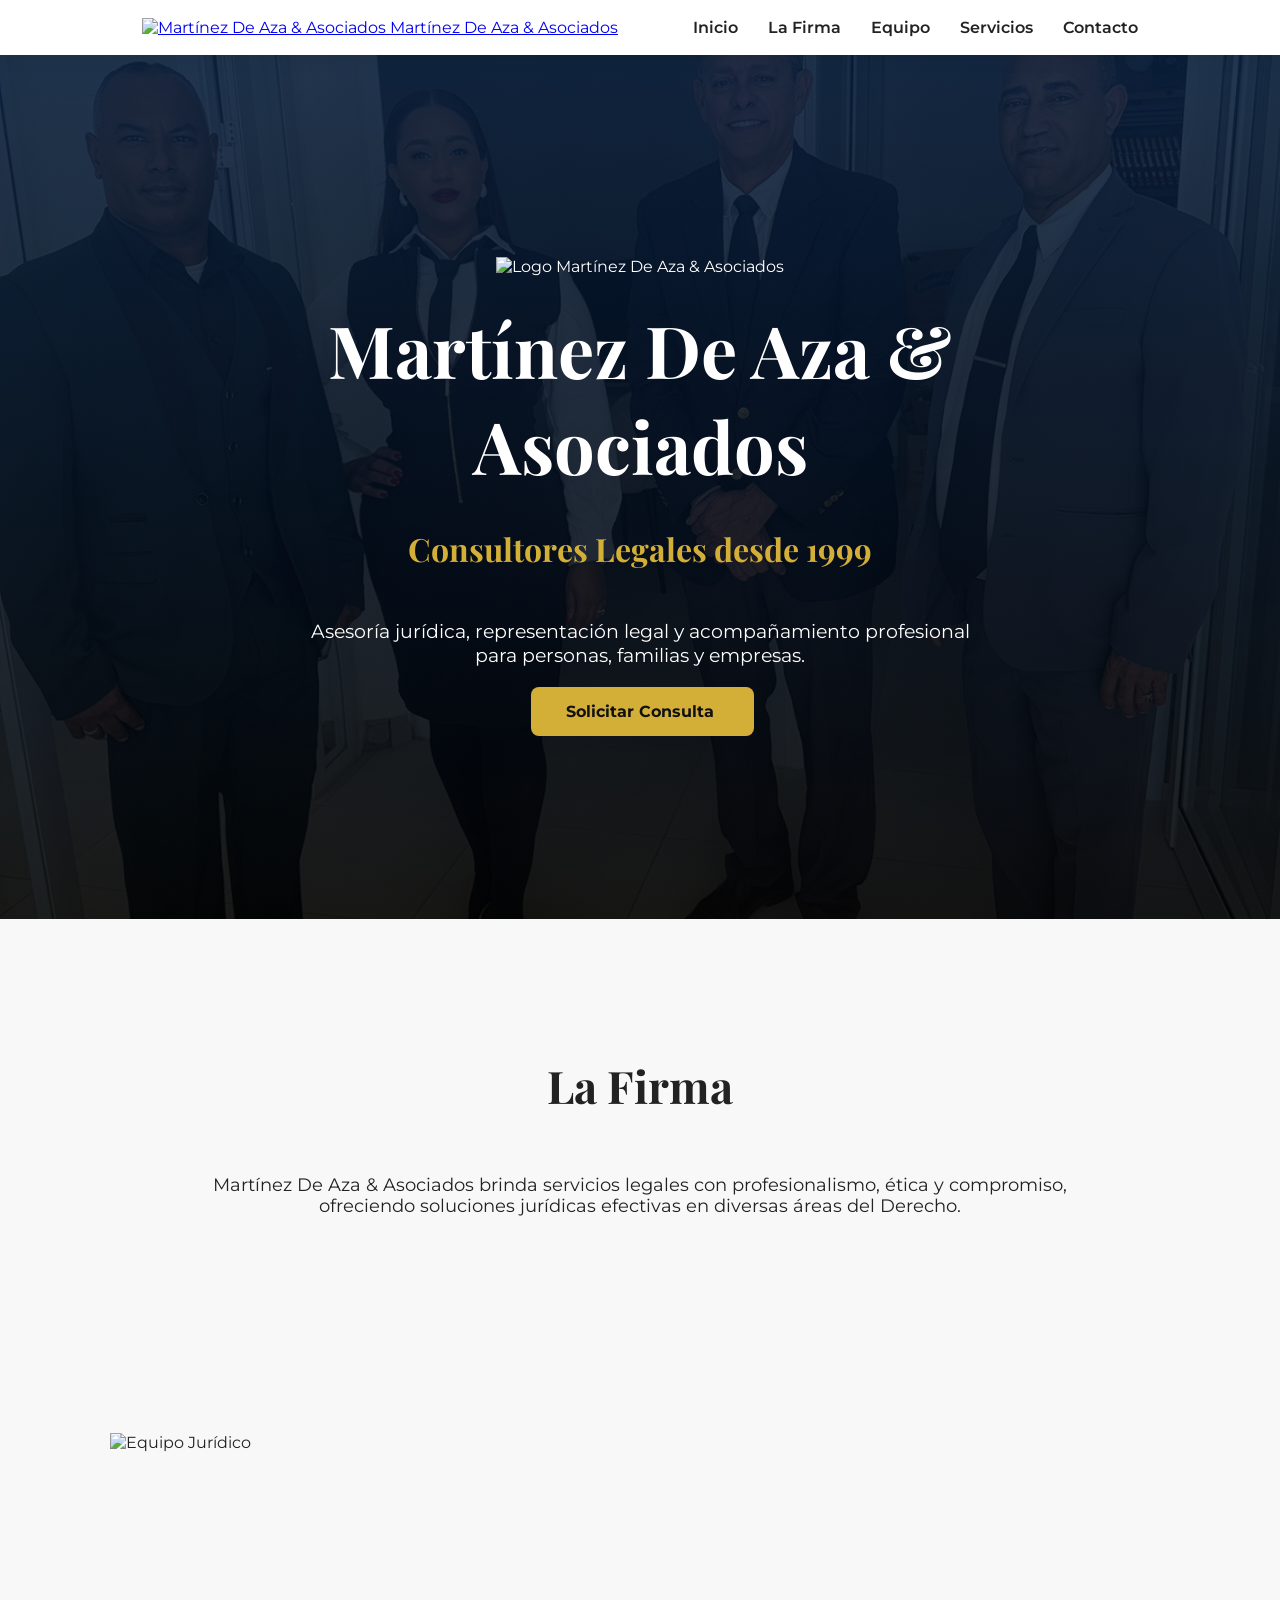
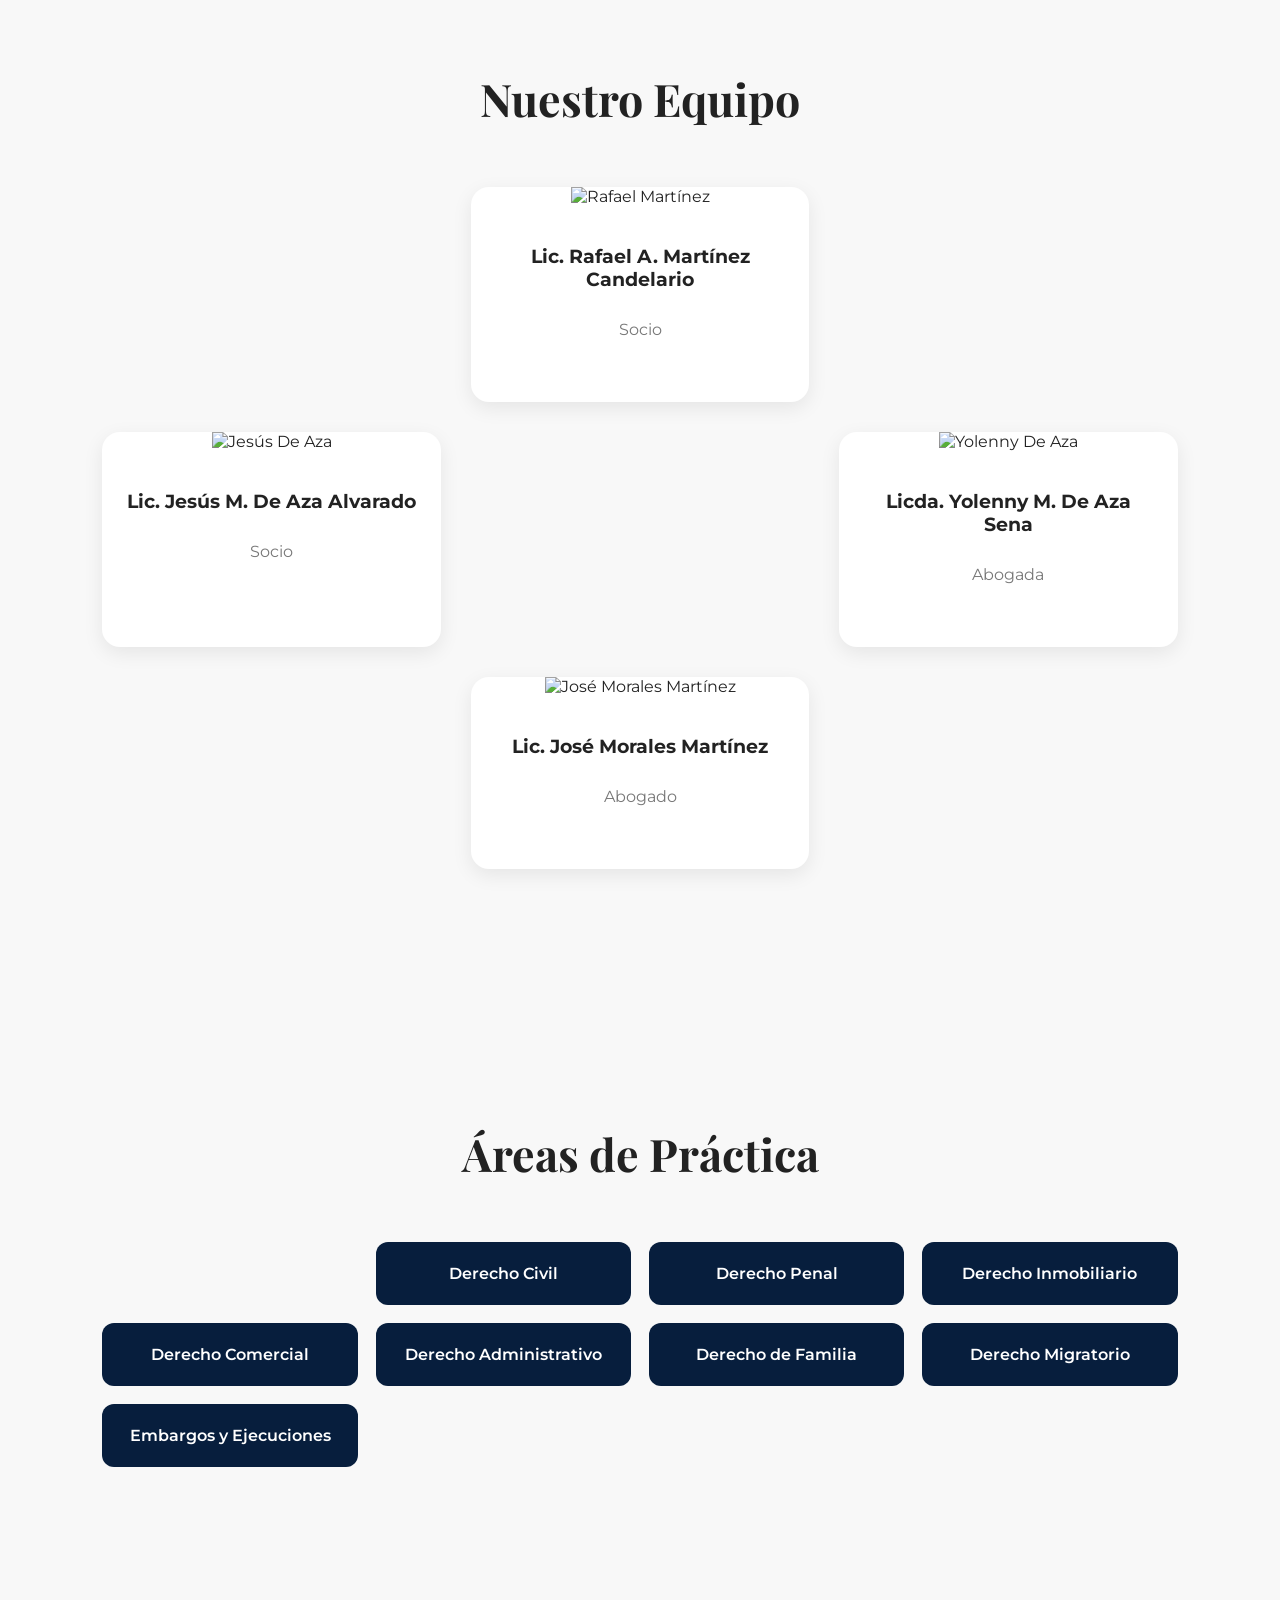
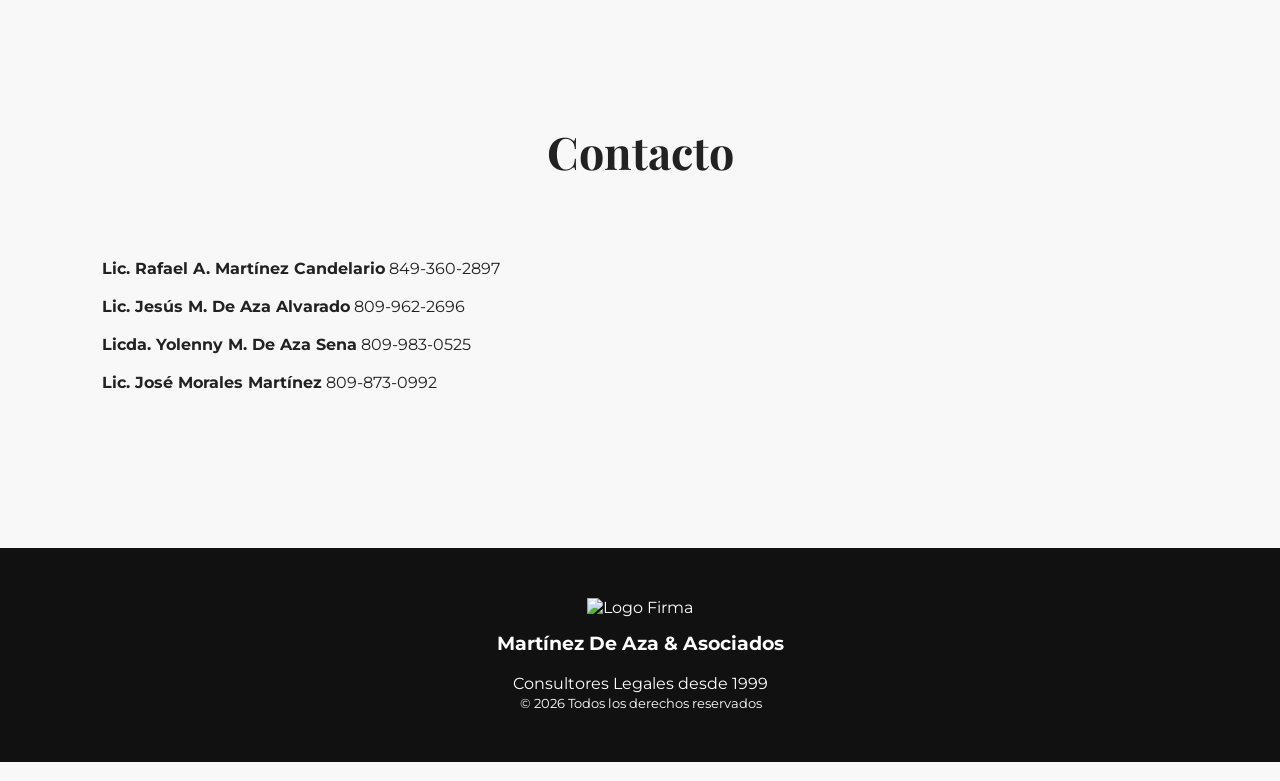
==== index.html @ bdaaa733 "Update index.html" ====
<!DOCTYPE html>
<html lang="es">
 
<head>
<meta charset="UTF-8">
<meta name="viewport" content="width=device-width, initial-scale=1.0">
 
<title>Martínez De Aza & Asociados | Consultores Legales</title>
 
<link rel="stylesheet" href="styles.css">
 
<link rel="preconnect" href="https://fonts.googleapis.com">
<link rel="preconnect" href="https://fonts.gstatic.com" crossorigin>
 
<link href="https://fonts.googleapis.com/css2?family=Playfair+Display:wght@600;700&family=Montserrat:wght@300;400;500;600;700&display=swap" rel="stylesheet">
</head>
 
<body>
 
<header class="header">
 
<a href="#inicio" class="brand">
<img src="IMG/logo.png" alt="Martínez De Aza & Asociados">
<span>Martínez De Aza & Asociados</span>
</a>
 
<nav class="menu">
<a href="#inicio">Inicio</a>
<a href="#firma">La Firma</a>
<a href="#equipo">Equipo</a>
<a href="#areas">Servicios</a>
<a href="#contacto">Contacto</a>
</nav>
 
</header>
 
<section class="hero" id="inicio">
 
<div class="hero-content">
 
<img src="IMG/logo.png"
alt="Logo Martínez De Aza & Asociados"
class="hero-logo">
 
<h1>Martínez De Aza & Asociados</h1>
 
<h2>Consultores Legales desde 1999</h2>
 
<p>
Asesoría jurídica, representación legal y
acompañamiento profesional para personas,
familias y empresas.
</p>
 
<a href="#contacto" class="btn">
Solicitar Consulta
</a>
 
</div>
 
</section>
 
<section class="firma" id="firma">
 
<div class="container">
 
<h2>La Firma</h2>
 
<p>
Martínez De Aza & Asociados brinda servicios
legales con profesionalismo, ética y compromiso,
ofreciendo soluciones jurídicas efectivas
en diversas áreas del Derecho.
</p>
 
</div>
 
</section>
 
<section class="equipo-portada">
 
<img src="IMG/equipo.jpg"
alt="Equipo Jurídico">
 
</section>
 
<section class="equipo" id="equipo">
 
<div class="container">
 
<h2>Nuestro Equipo</h2>
 
<div class="team-grid">
 
<article class="card">
 
<img src="IMG/rafael.jpg"
alt="Rafael Martínez">
 
<div class="card-content">
 
<h3>
Lic. Rafael A. Martínez Candelario
</h3>
 
<p>Socio</p>
 
</div>
 
</article>
 
<article class="card">
 
<img src="IMG/jesus.jpg"
alt="Jesús De Aza">
 
<div class="card-content">
 
<h3>
Lic. Jesús M. De Aza Alvarado
</h3>
 
<p>Socio</p>
 
</div>
 
</article>
 
<article class="card">
 
<img src="IMG/yolenny.jpg"
alt="Yolenny De Aza">
 
<div class="card-content">
 
<h3>
Licda. Yolenny M. De Aza Sena
</h3>
 
<p>Abogada</p>
 
</div>
 
</article>
 
<article class="card">
 
<img src="IMG/jose.jpg"
alt="José Morales Martínez">
 
<div class="card-content">
 
<h3>
Lic. José Morales Martínez
</h3>
 
<p>Abogado</p>
 
</div>
 
</article>
 
</div>
 
</div>
 
</section>
 
<section class="areas" id="areas">
 
<div class="container">
 
<h2>Áreas de Práctica</h2>
 
<div class="areas-grid">
 
<div class="area">Derecho Civil</div>
<div class="area">Derecho Penal</div>
<div class="area">Derecho Inmobiliario</div>
<div class="area">Derecho Comercial</div>
<div class="area">Derecho Administrativo</div>
<div class="area">Derecho de Familia</div>
<div class="area">Derecho Migratorio</div>
<div class="area">Embargos y Ejecuciones</div>
 
</div>
 
</div>
 
</section>
 
<section class="contacto" id="contacto">
 
<div class="container">
 
<h2>Contacto</h2>
 
<div class="contact-box">
 
<div class="contact-item">
<strong>Lic. Rafael A. Martínez Candelario</strong>
<span>849-360-2897</span>
</div>
 
<div class="contact-item">
<strong>Lic. Jesús M. De Aza Alvarado</strong>
<span>809-962-2696</span>
</div>
 
<div class="contact-item">
<strong>Licda. Yolenny M. De Aza Sena</strong>
<span>809-983-0525</span>
</div>
 
<div class="contact-item">
<strong>Lic. José Morales Martínez</strong>
<span>809-873-0992</span>
</div>
 
</div>
 
</div>
 
</section>
 
<footer>
 
<img src="IMG/logo.png" alt="Logo Firma">
 
<h3>Martínez De Aza & Asociados</h3>
 
<p>Consultores Legales desde 1999</p>
 
<small>
© 2026 Todos los derechos reservados
</small>
 
</footer>
 
<script src="script.js"></script>
 
</body>
 
</html>
---- styles.css ----
*{
    margin:0;
    padding:0;
    box-sizing:border-box;
}

html{
    scroll-behavior:smooth;
}

body{
    font-family:'Montserrat',sans-serif;
    color:#222;
    background:#f8f8f8;
}

header{

    position:fixed;
    top:0;
    left:0;

    width:100%;

    background:white;

    display:flex;
    justify-content:space-between;
    align-items:center;

    padding:18px 8%;

    box-shadow:0 2px 20px rgba(0,0,0,.08);

    z-index:999;
}

.logo-container img{
    height:55px;
}

nav{
    display:flex;
    gap:30px;
}

nav a{
    color:#222;
    text-decoration:none;
    font-weight:600;
}

nav a:hover{
    color:#c49a2c;
}

.hero{

    min-height:100vh;

    background:
    linear-gradient(
        rgba(7,30,61,.88),
        rgba(0,0,0,.88)
    ),
    url('img/equipo.jpg');

    background-size:cover;
    background-position:center;

    display:flex;
    align-items:center;
    justify-content:center;
    text-align:center;

    color:white;

    padding:120px 20px 80px;
}

.hero-content{
    max-width:900px;
}

.hero-logo{
    width:130px;
    margin-bottom:25px;
}

.hero h1{

    font-family:'Playfair Display',serif;

    font-size:4.5rem;

    margin-bottom:15px;
}

.hero h2{

    color:#d4af37;

    margin-bottom:30px;

    font-size:2rem;
}

.hero p{

    max-width:700px;

    margin:0 auto 35px;

    font-size:1.2rem;
}

.btn{

    background:#d4af37;

    color:#111;

    text-decoration:none;

    padding:15px 35px;

    border-radius:8px;

    font-weight:700;

    transition:0.3s;
}

.btn:hover{

    background:#e2be4c;

    transform:translateY(-3px);
}

section{

    padding:80px 8%;
}

#firma{

    text-align:center;
}

#firma p{

    max-width:900px;

    margin:auto;

    font-size:1.1rem;
}

section h2{

    text-align:center;

    margin-bottom:40px;

    font-size:2.8rem;

    font-family:'Playfair Display',serif;
}

.equipo-general{

    padding:0;
}

.equipo-general img{

    width:100%;

    display:block;
}

.team-grid{

    display:grid;

    grid-template-columns:repeat(auto-fit,minmax(250px,1fr));

    gap:30px;
}

.card{

    background:white;

    border-radius:18px;

    overflow:hidden;

    box-shadow:0 6px 20px rgba(0,0,0,.08);

    text-align:center;

    transition:.3s;
}

.card:hover{

    transform:translateY(-5px);
}

.card img{

    width:100%;

    height:300px;

    object-fit:cover;
}

.card h3{

    padding:20px 20px 10px;
}

.card p{

    padding-bottom:25px;

    color:#777;
}

.areas-grid{

    display:grid;

    grid-template-columns:
    repeat(auto-fit,minmax(220px,1fr));

    gap:18px;
}

.areas-grid div{

    background:#071e3d;

    color:white;

    padding:22px;

    border-radius:12px;

    text-align:center;

    font-weight:600;
}

.contact-card{

    max-width:700px;

    margin:auto;

    background:white;

    padding:35px;

    border-radius:15px;

    box-shadow:0 6px 20px rgba(0,0,0,.08);
}

.contact-card p{

    margin-bottom:15px;
}

footer{

    text-align:center;

    color:white;

    background:#111;

    padding:50px 20px;
}

footer img{

    width:80px;

    margin-bottom:15px;
}

@media(max-width:900px){

    .hero h1{
        font-size:3rem;
    }

    .hero h2{
        font-size:1.4rem;
    }

}

@media(max-width:768px){

    header{

        flex-direction:column;
        gap:15px;
    }

    nav{

        flex-wrap:wrap;
        justify-content:center;
    }

    .hero h1{
        font-size:2.2rem;
    }

    .hero p{
        font-size:1rem;
    }

    section{
        padding:60px 6%;
    }

}
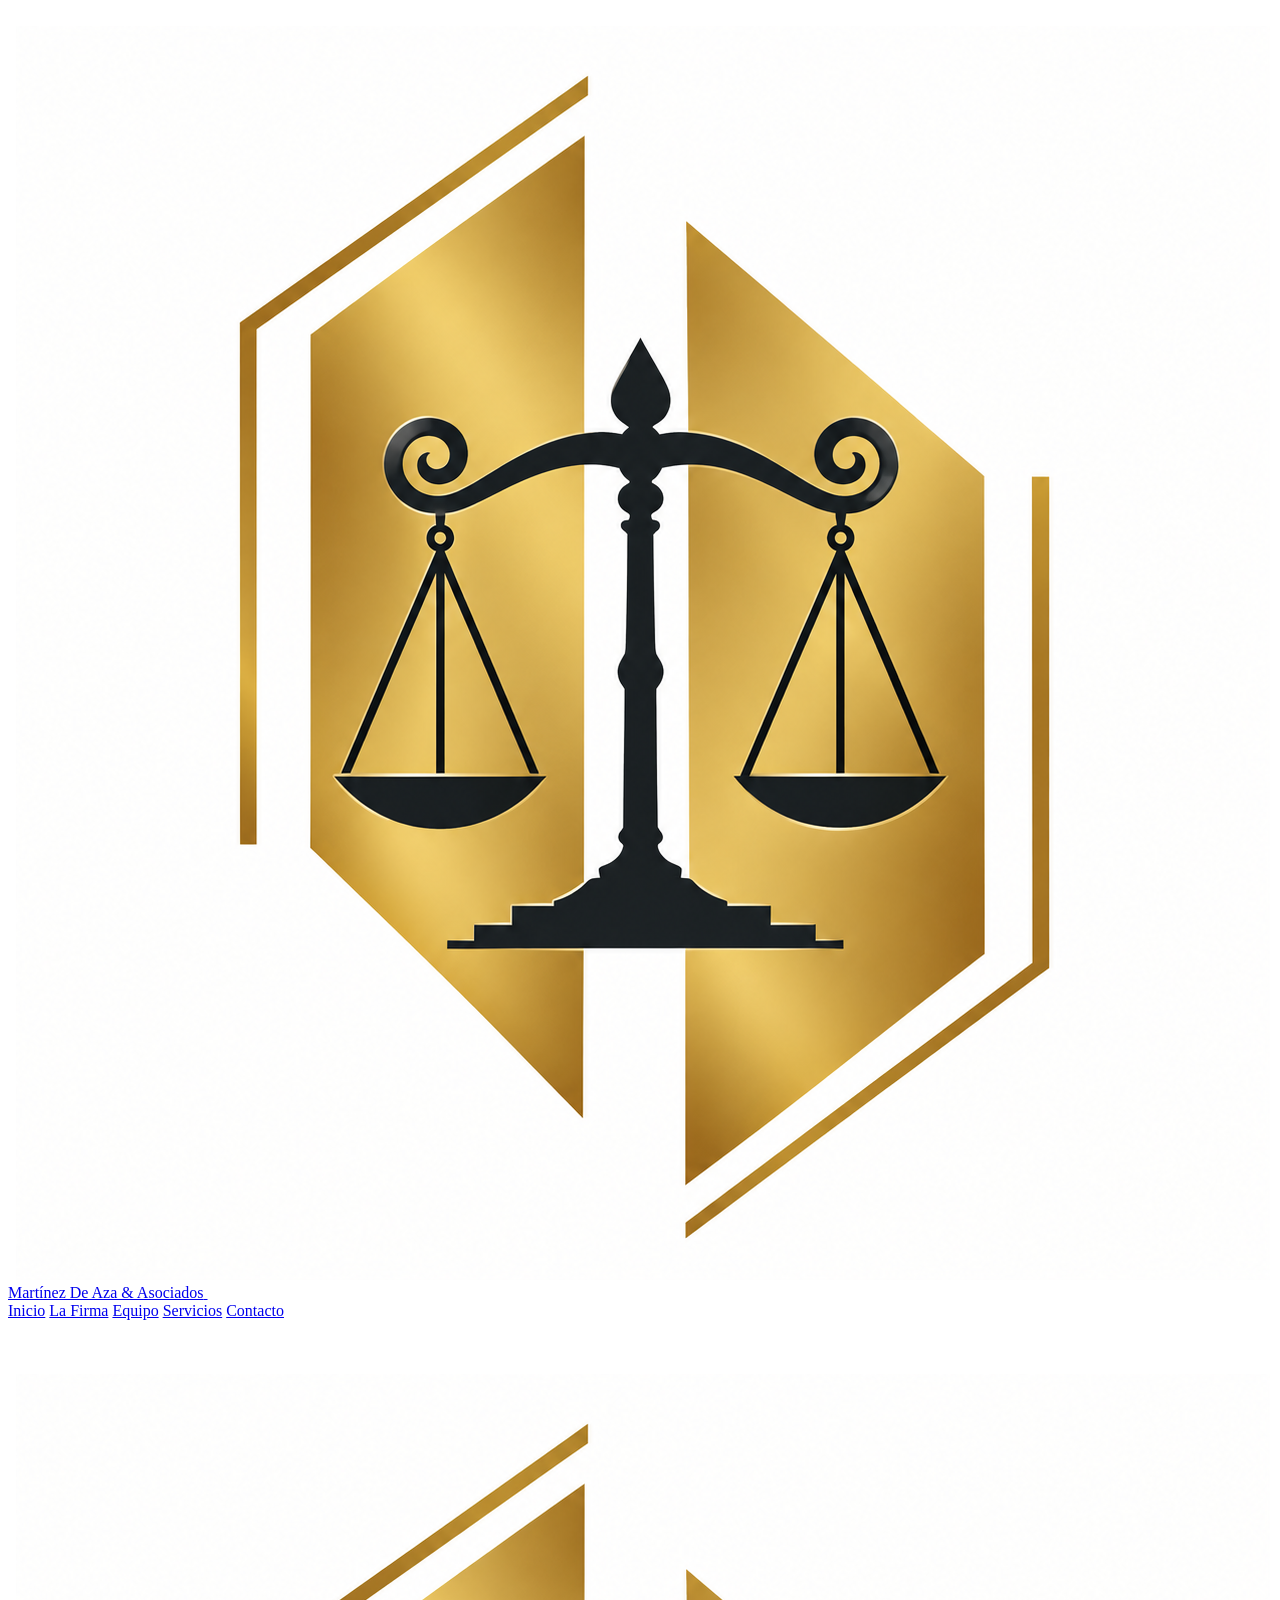
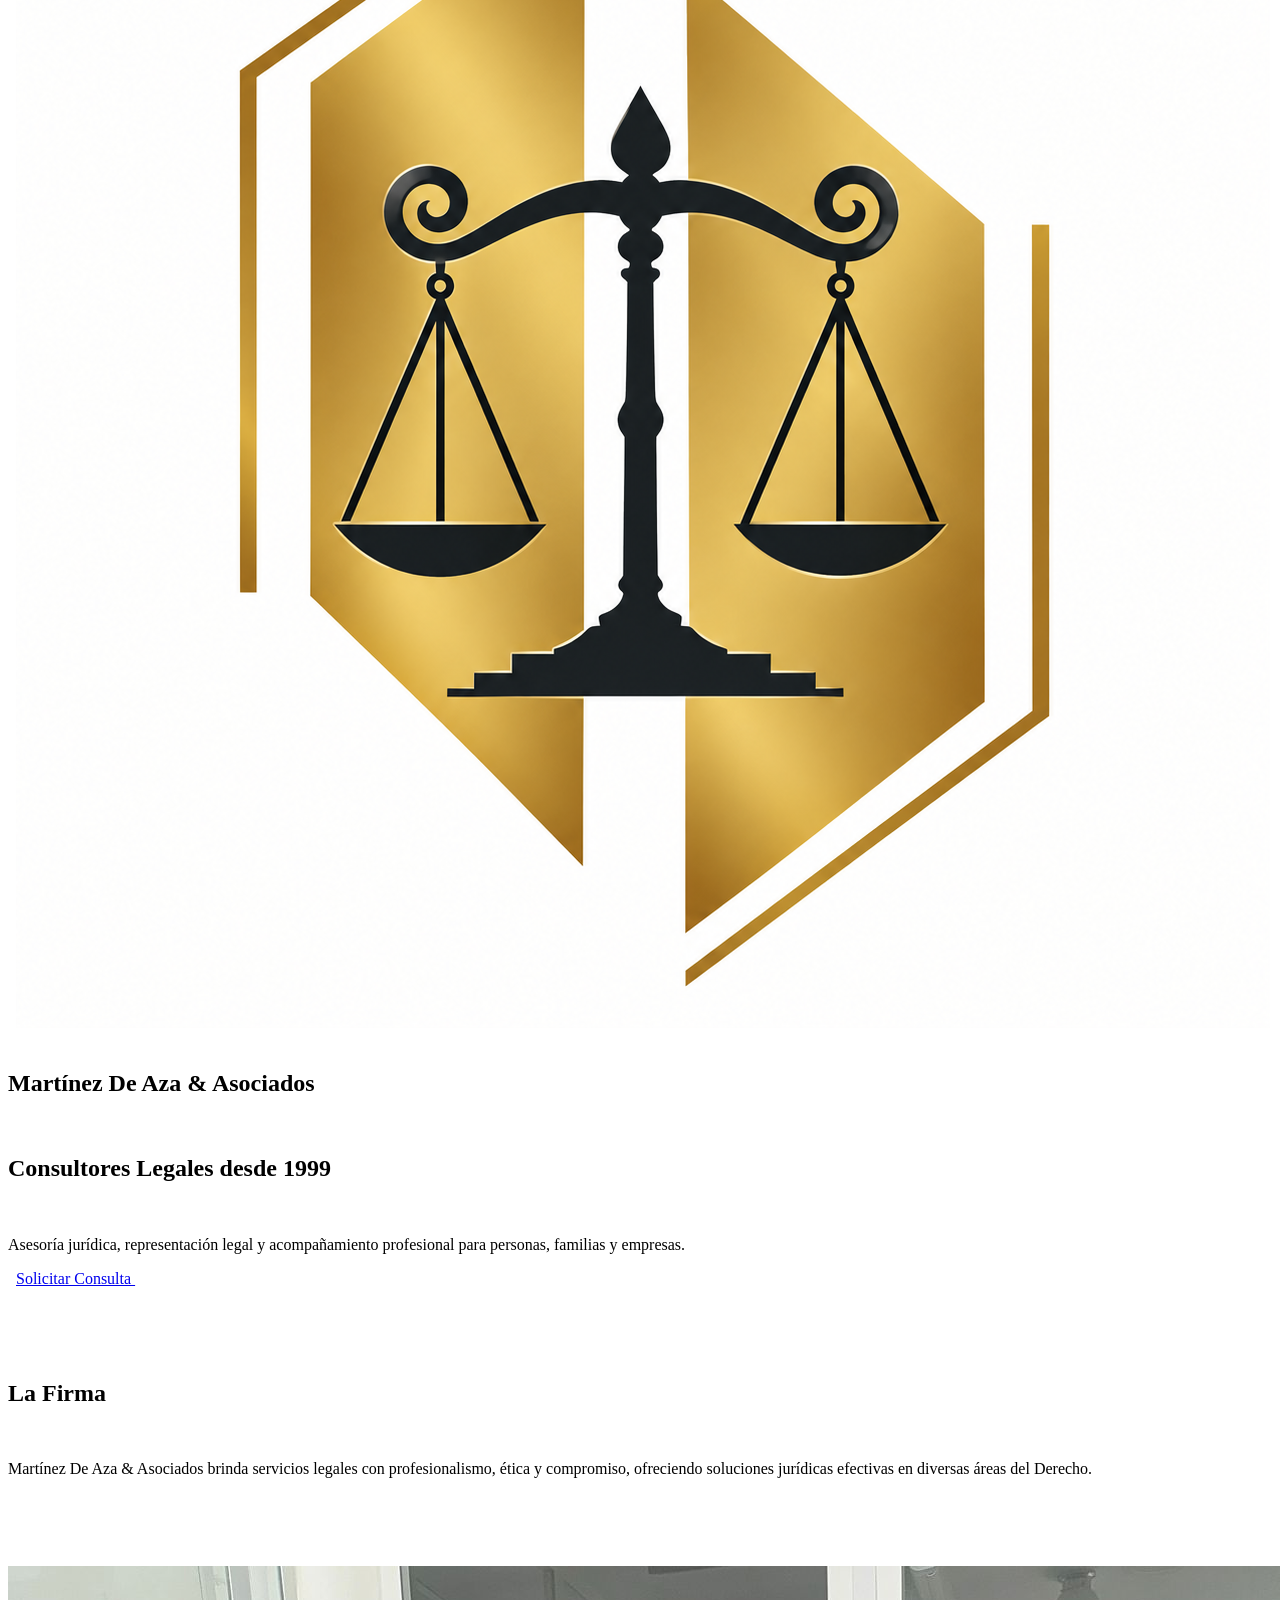
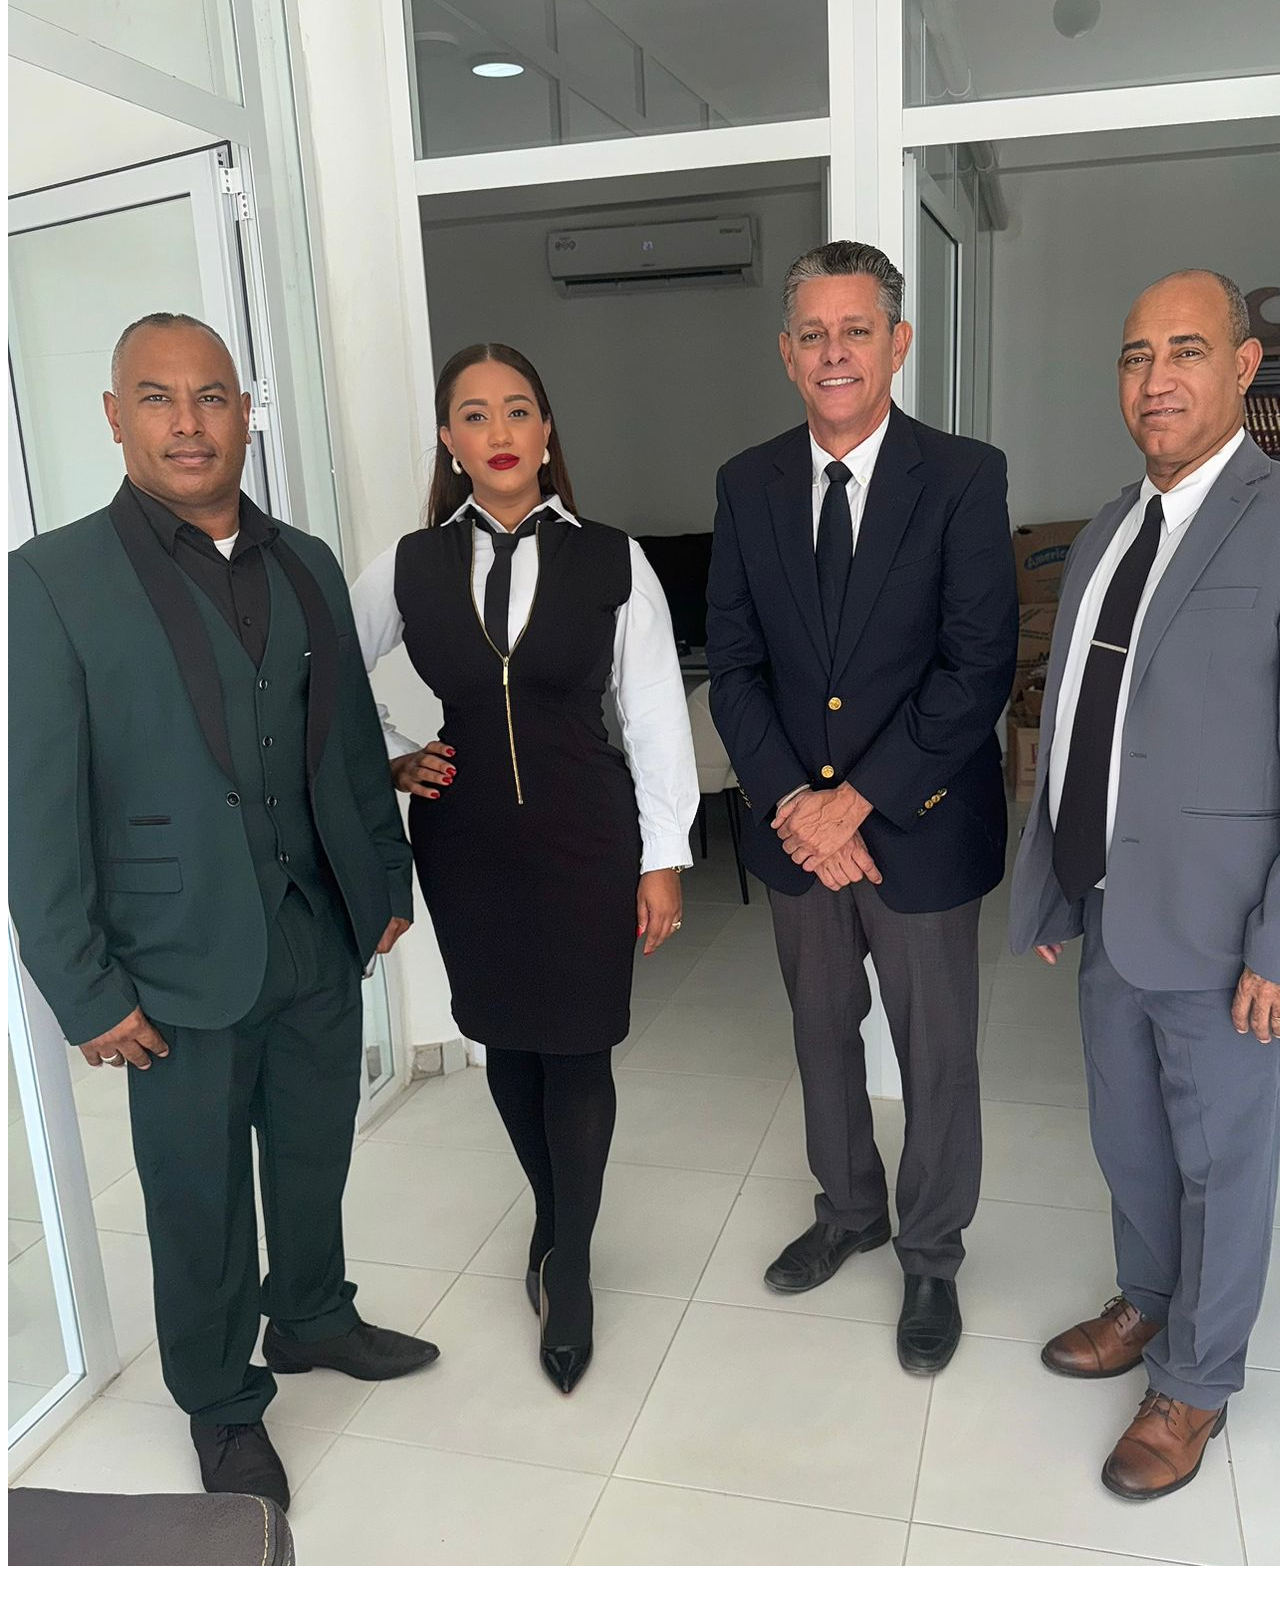
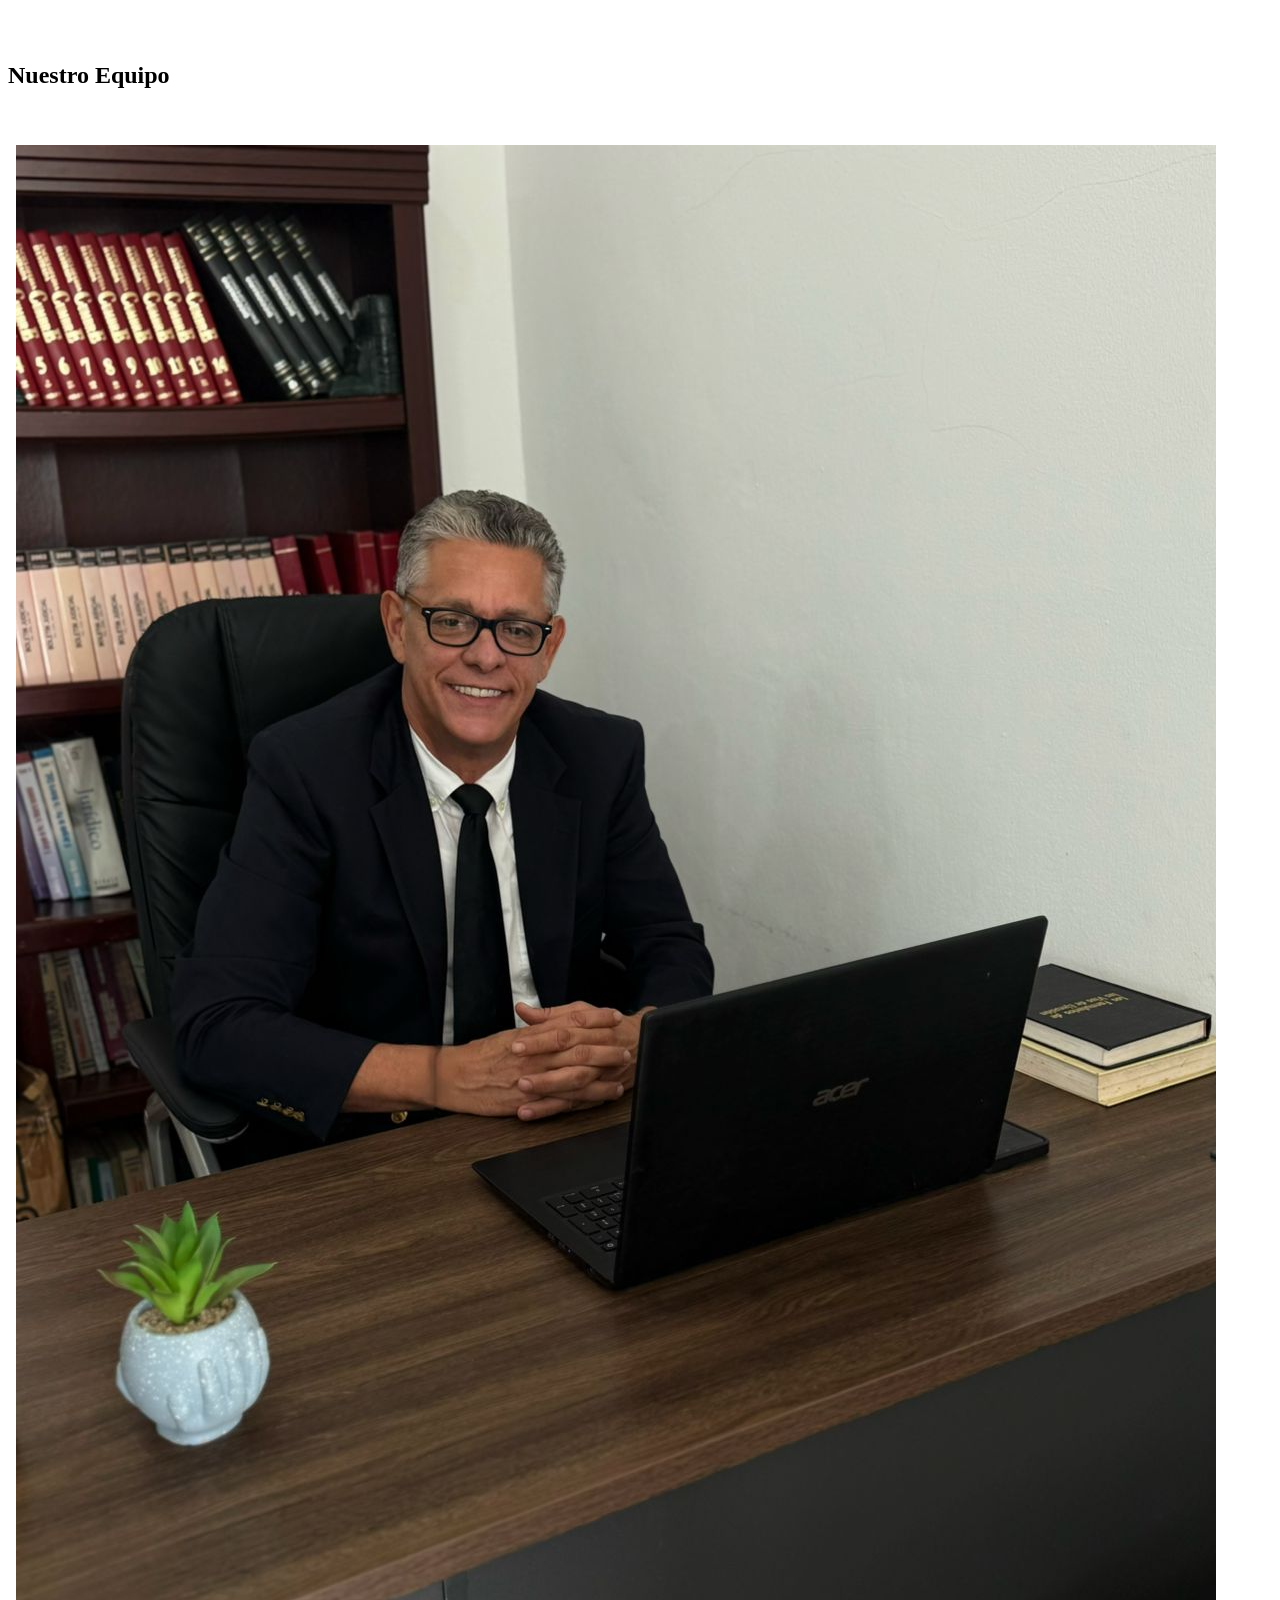
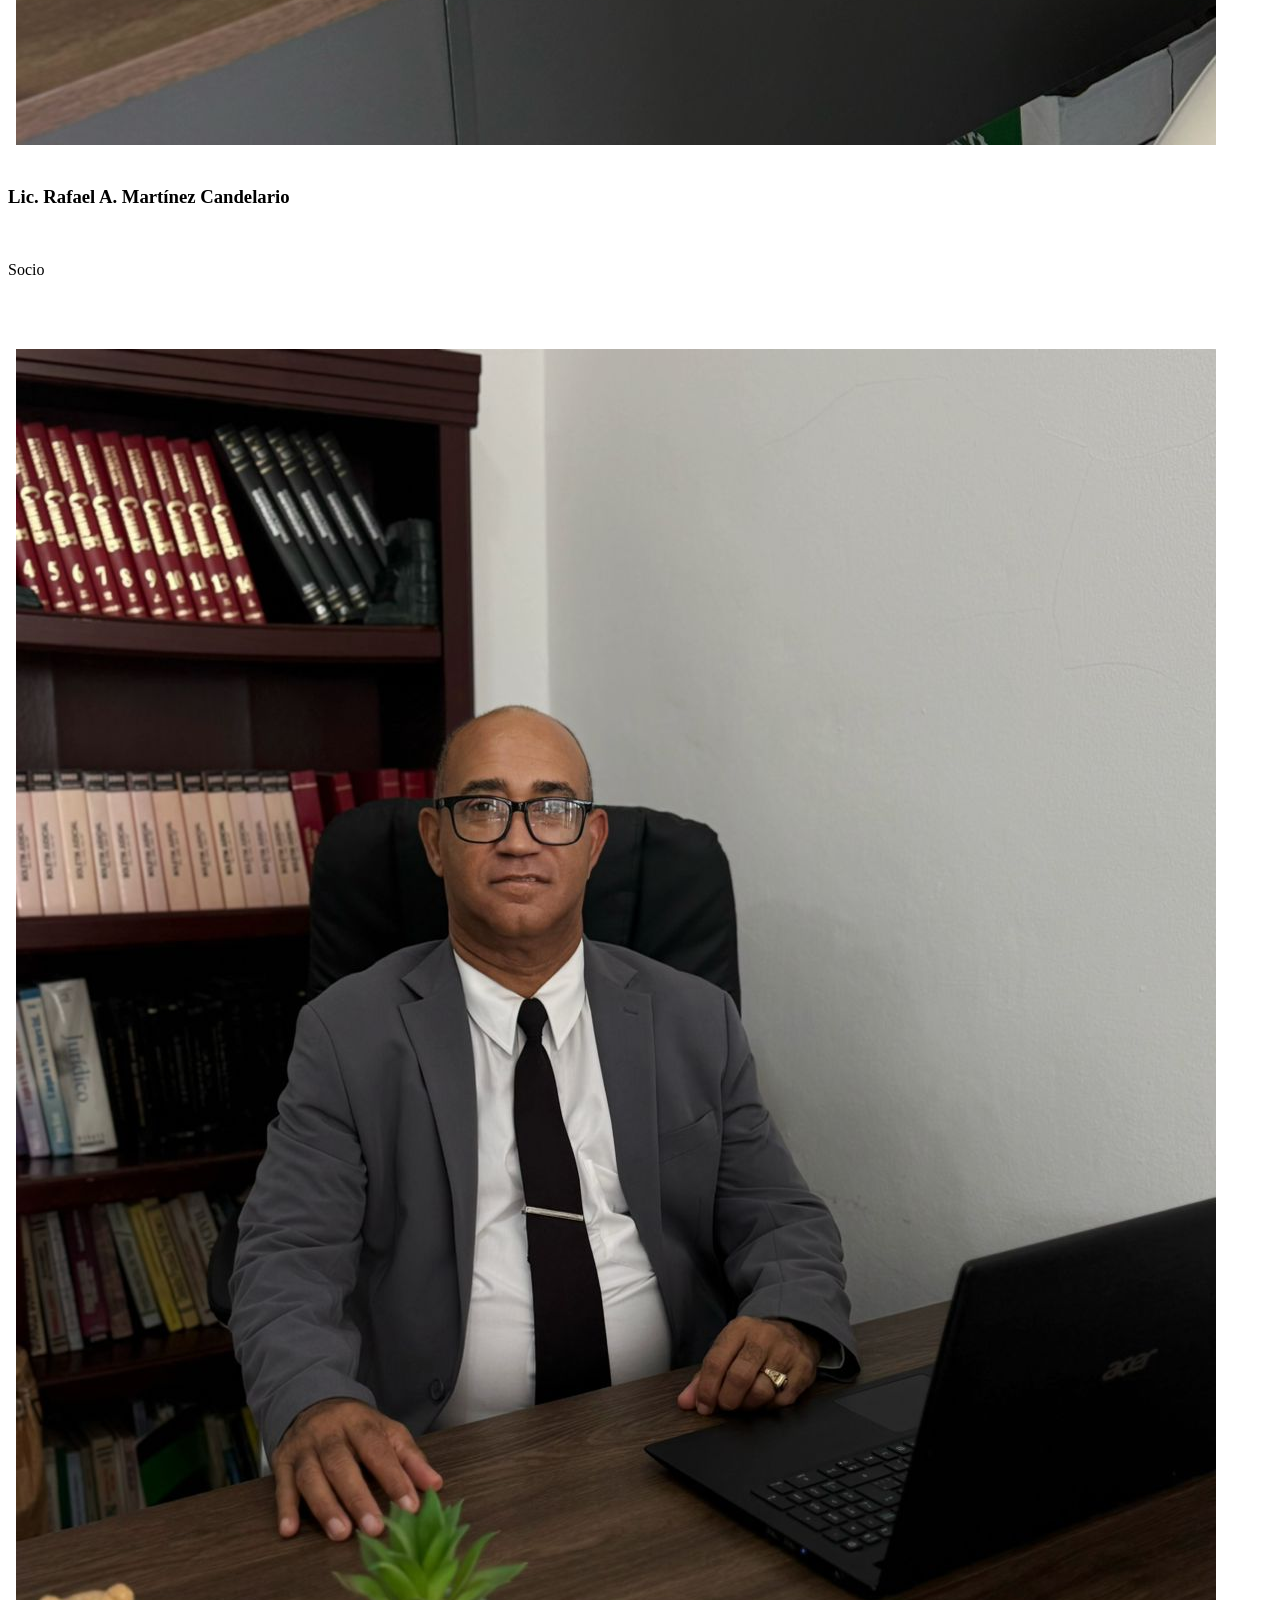
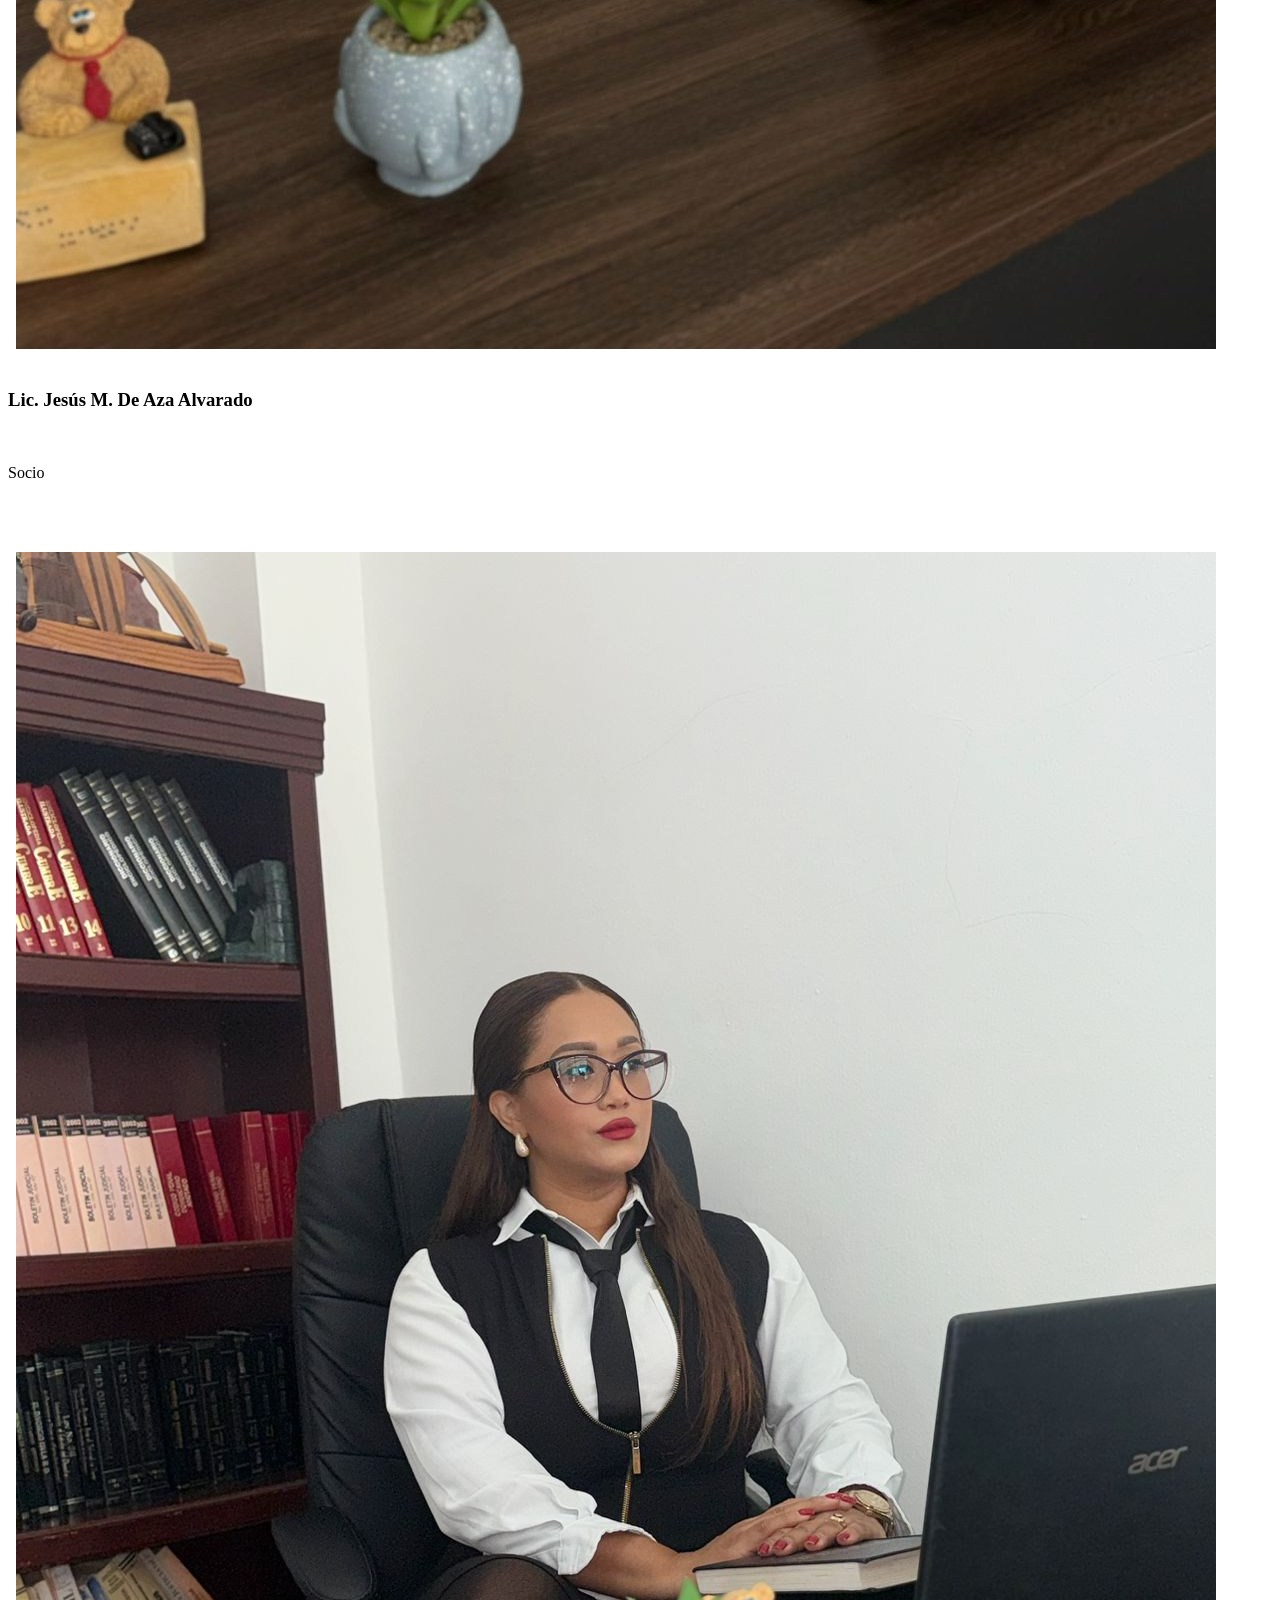
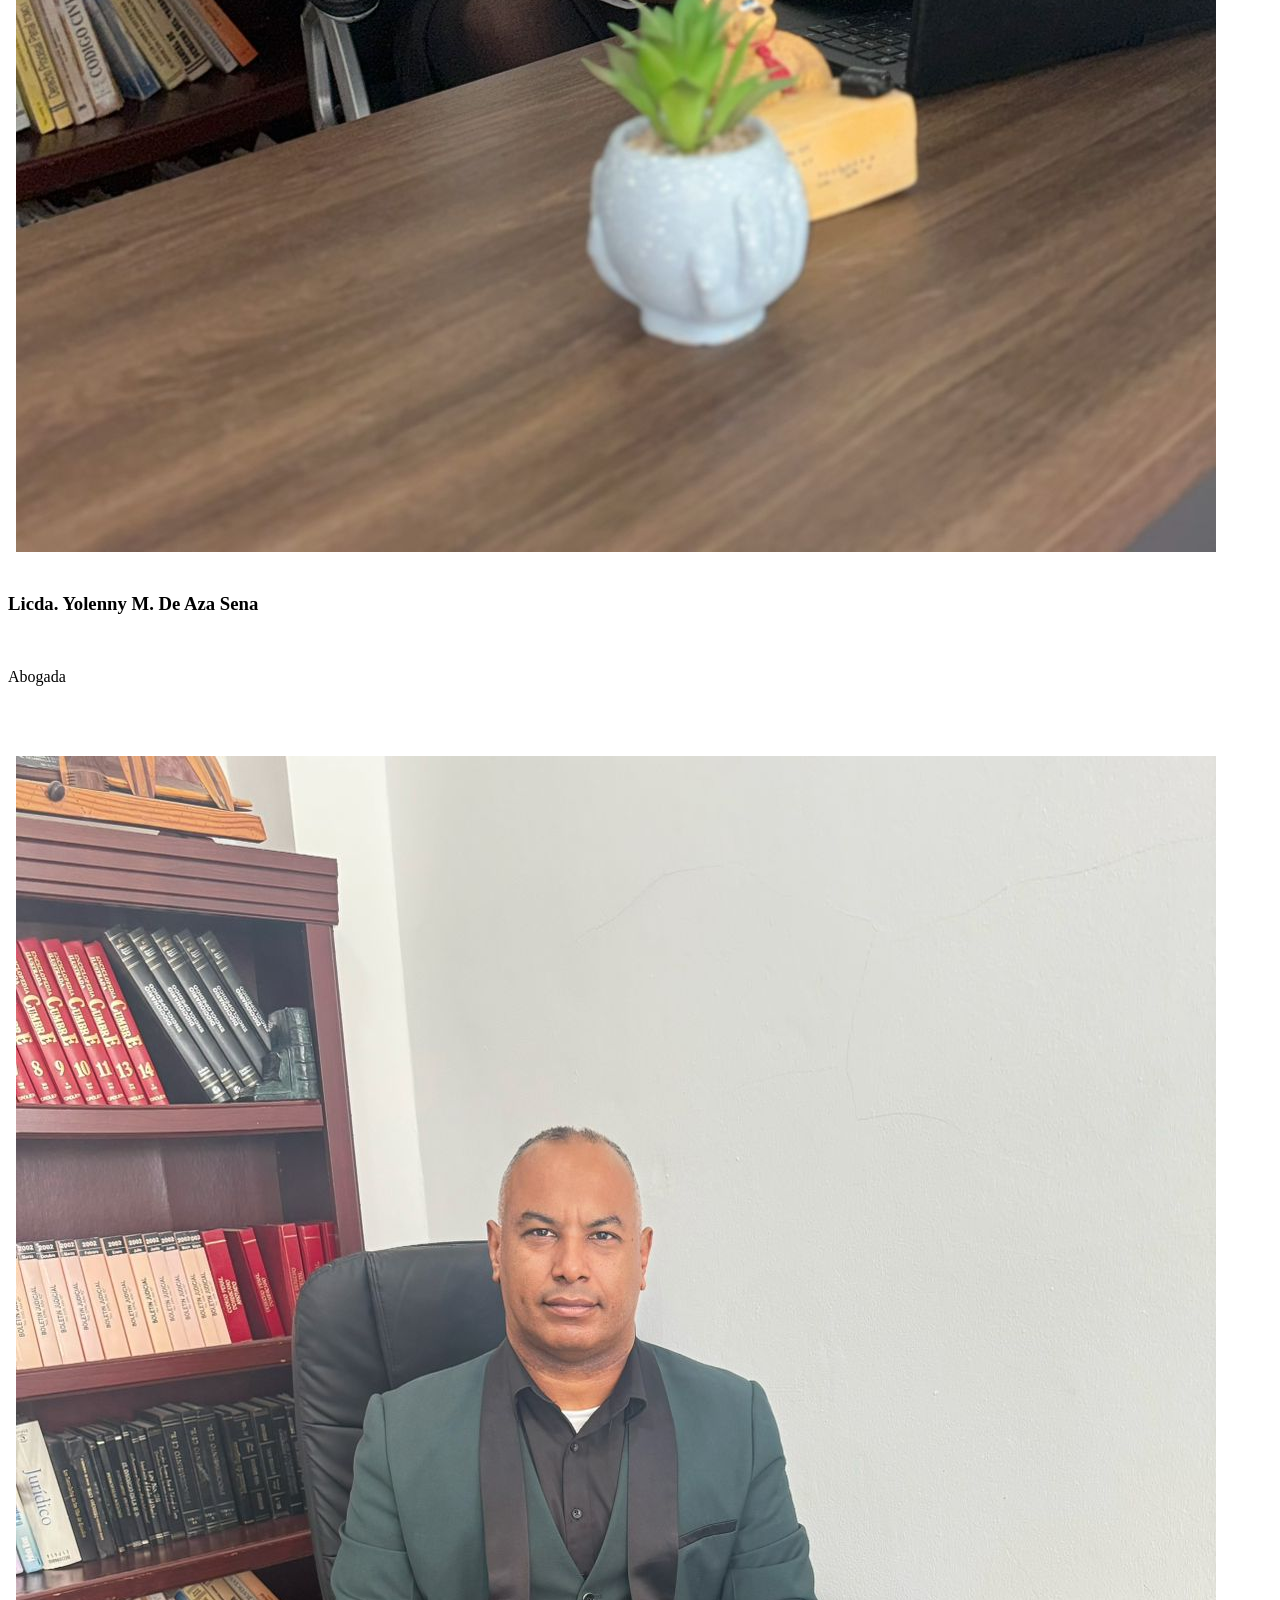
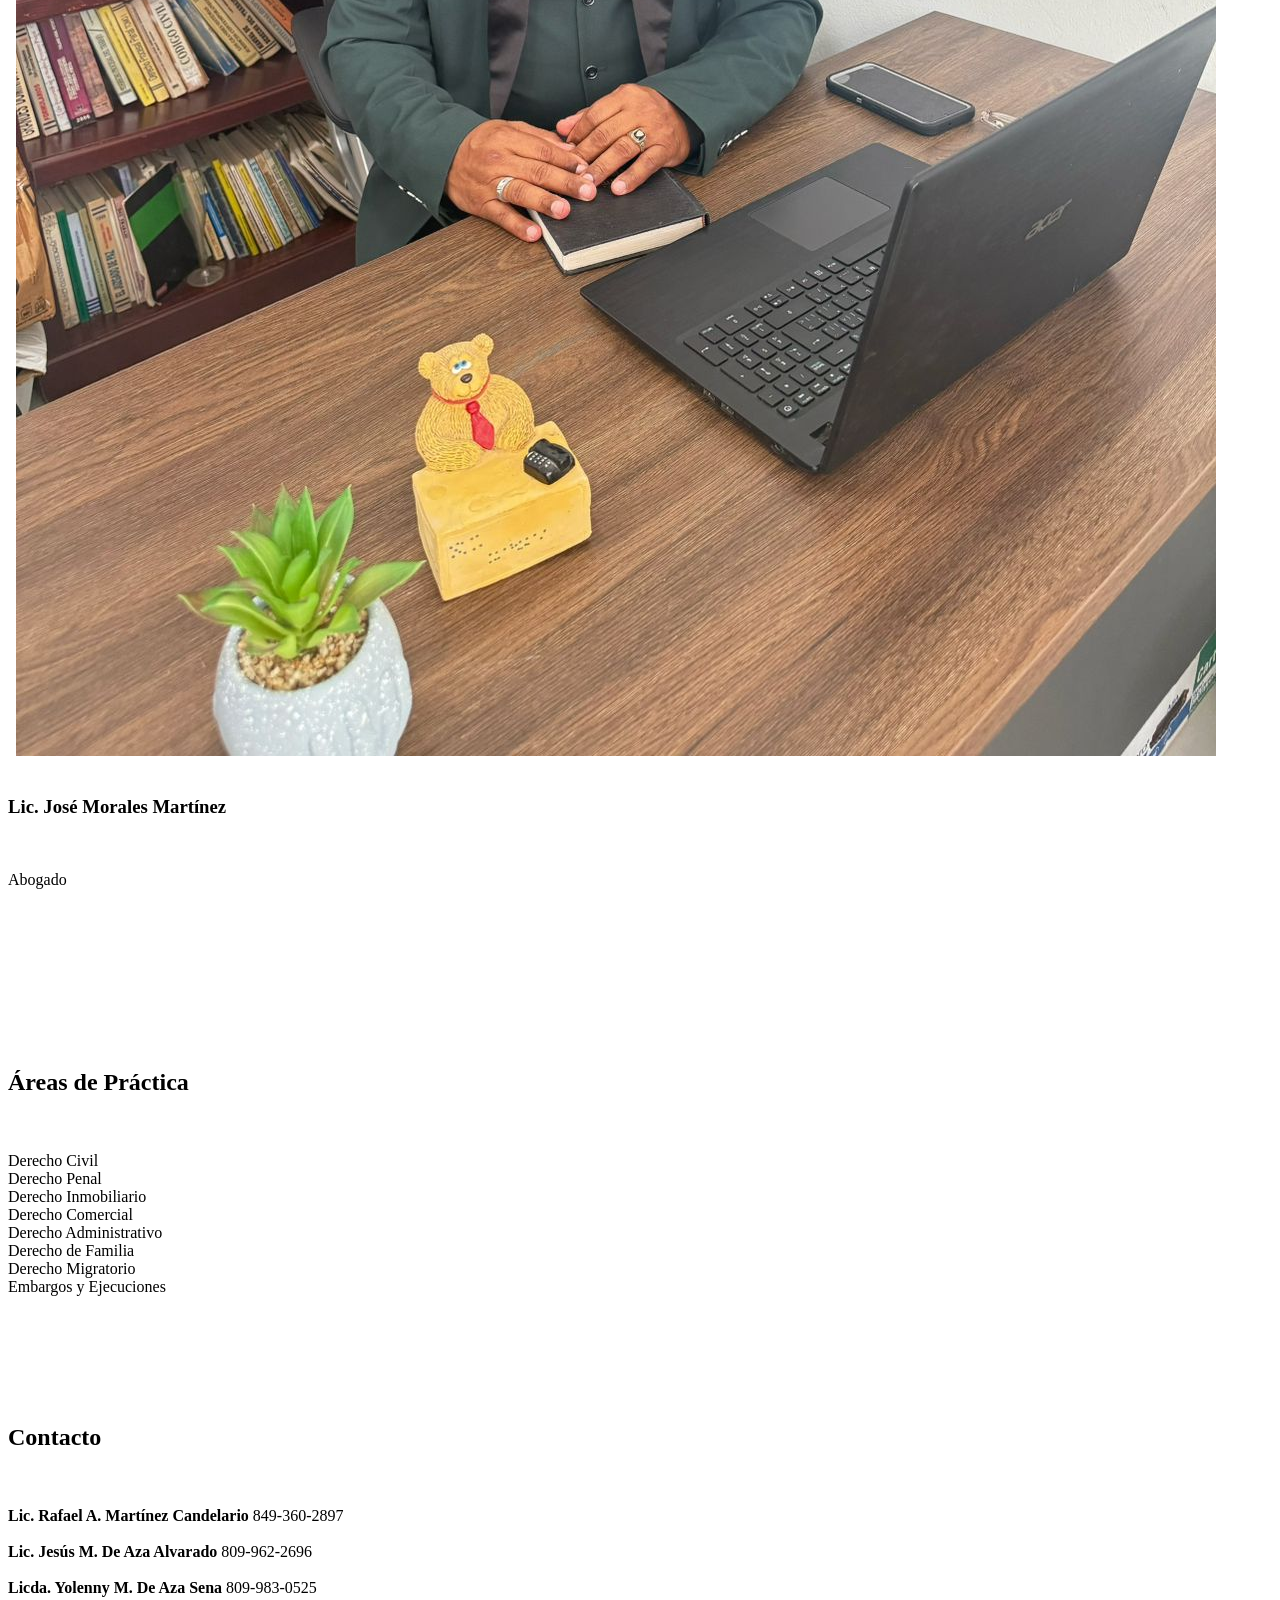
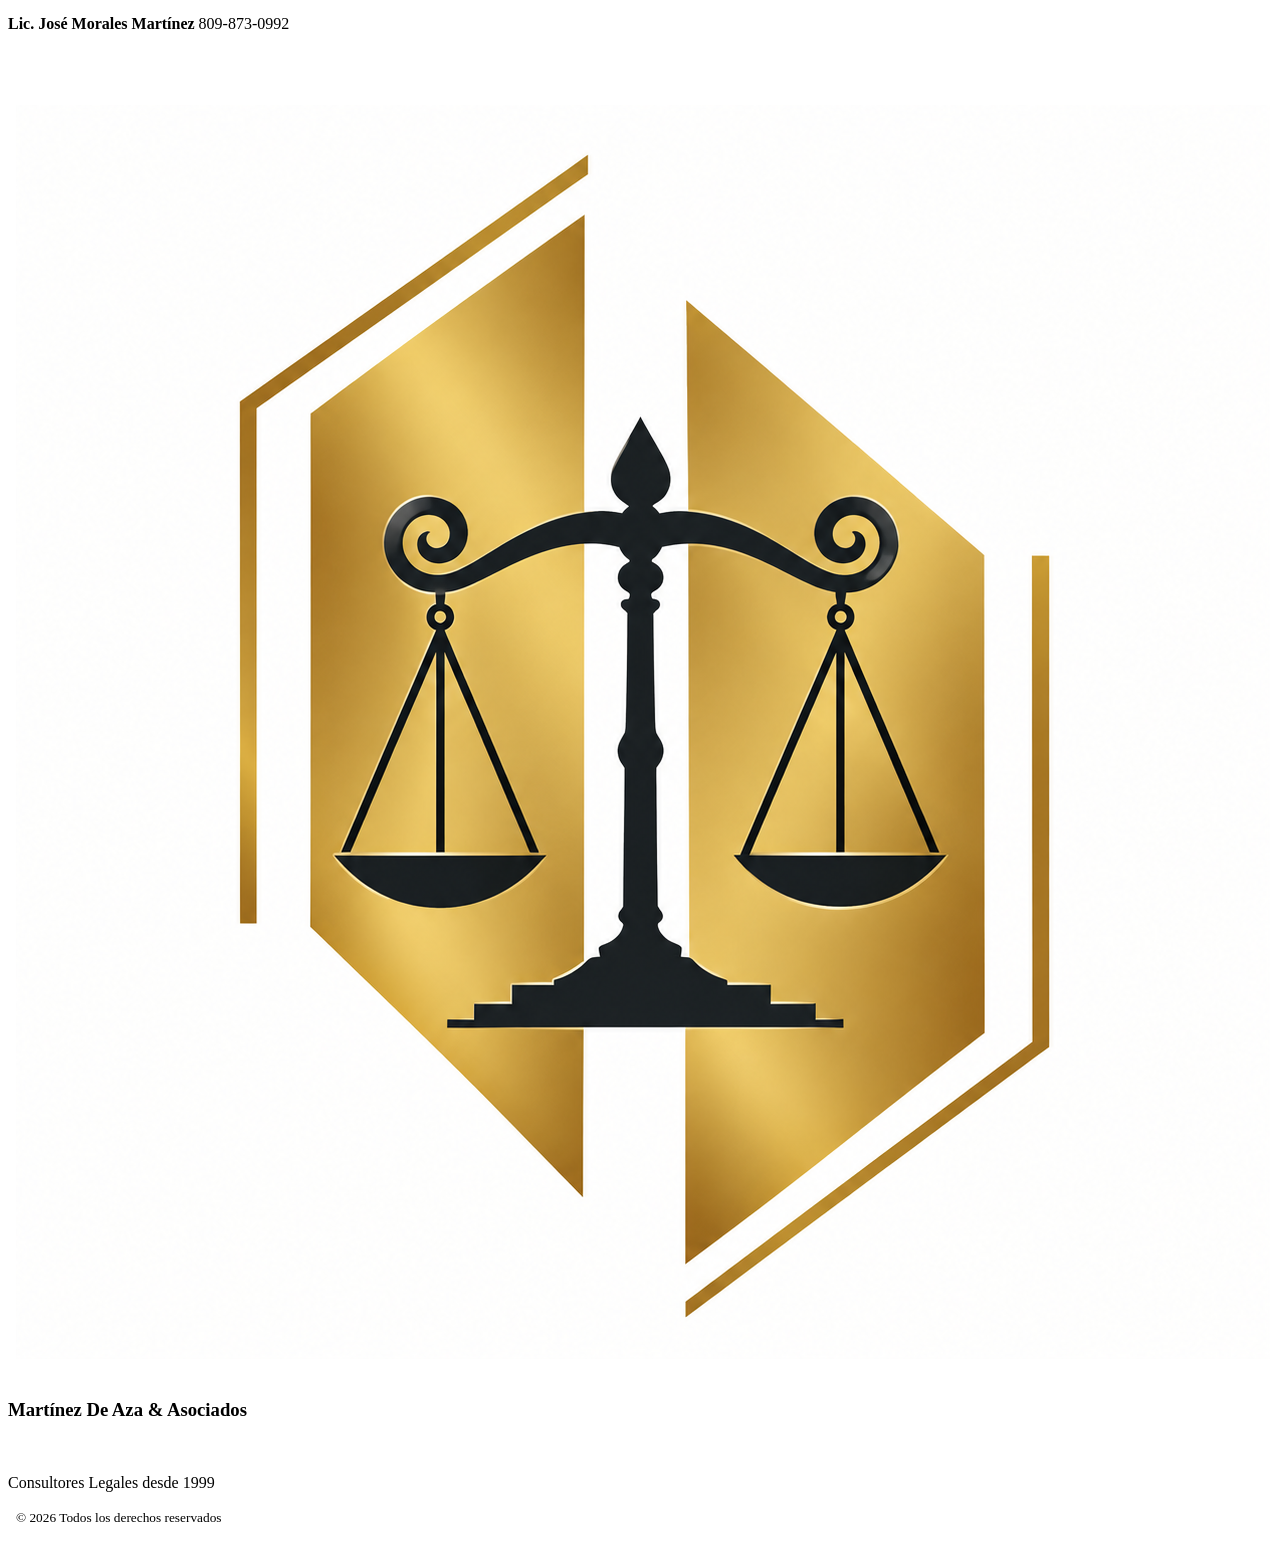
==== commit 1297cff6: "Update index.html" ====
--- a/index.html
+++ b/index.html
@@ -20,7 +20,7 @@
 <header class="header">
  
 <a href="#inicio" class="brand">
-<img src="IMG/logo.png" alt="Martínez De Aza & Asociados">
+<img src="img/logo.png" alt="Martínez De Aza & Asociados">
 <span>Martínez De Aza & Asociados</span>
 </a>
  
@@ -38,7 +38,7 @@
  
 <div class="hero-content">
  
-<img src="IMG/logo.png"
+<img src="img/logo.png"
 alt="Logo Martínez De Aza & Asociados"
 class="hero-logo">
  
@@ -79,7 +79,7 @@
  
 <section class="equipo-portada">
  
-<img src="IMG/equipo.jpg"
+<img src="img/equipo.jpg"
 alt="Equipo Jurídico">
  
 </section>
@@ -94,7 +94,7 @@
  
 <article class="card">
  
-<img src="IMG/rafael.jpg"
+<img src="img/rafael.jpg"
 alt="Rafael Martínez">
  
 <div class="card-content">
@@ -111,7 +111,7 @@
  
 <article class="card">
  
-<img src="IMG/jesus.jpg"
+<img src="img/jesus.jpg"
 alt="Jesús De Aza">
  
 <div class="card-content">
@@ -128,7 +128,7 @@
  
 <article class="card">
  
-<img src="IMG/yolenny.jpg"
+<img src="img/yolenny.jpg"
 alt="Yolenny De Aza">
  
 <div class="card-content">
@@ -145,7 +145,7 @@
  
 <article class="card">
  
-<img src="IMG/jose.jpg"
+<img src="img/jose.jpg"
 alt="José Morales Martínez">
  
 <div class="card-content">
@@ -225,7 +225,7 @@
  
 <footer>
  
-<img src="IMG/logo.png" alt="Logo Firma">
+<img src="img/logo.png" alt="Logo Firma">
  
 <h3>Martínez De Aza & Asociados</h3>
  
--- a/styles.css
+++ b/styles.css
@@ -1,334 +1,472 @@
+/* =========================
+RESET
+========================= */
+ 
 *{
-    margin:0;
-    padding:0;
-    box-sizing:border-box;
-}
-
+margin:0;
+padding:0;
+box-sizing:border-box;
+}
+ 
 html{
-    scroll-behavior:smooth;
-}
-
+scroll-behavior:smooth;
+}
+ 
 body{
-    font-family:'Montserrat',sans-serif;
-    color:#222;
-    background:#f8f8f8;
-}
-
-header{
-
-    position:fixed;
-    top:0;
-    left:0;
-
-    width:100%;
-
-    background:white;
-
-    display:flex;
-    justify-content:space-between;
-    align-items:center;
-
-    padding:18px 8%;
-
-    box-shadow:0 2px 20px rgba(0,0,0,.08);
-
-    z-index:999;
-}
-
-.logo-container img{
-    height:55px;
-}
-
-nav{
-    display:flex;
-    gap:30px;
-}
-
-nav a{
-    color:#222;
-    text-decoration:none;
-    font-weight:600;
-}
-
-nav a:hover{
-    color:#c49a2c;
-}
-
+font-family:'Montserrat',sans-serif;
+background:#f7f7f7;
+color:#222;
+line-height:1.7;
+}
+ 
+/* =========================
+HEADER
+========================= */
+ 
+.header{
+ 
+position:fixed;
+top:0;
+left:0;
+ 
+width:100%;
+ 
+background:white;
+ 
+display:flex;
+justify-content:space-between;
+align-items:center;
+ 
+padding:15px 7%;
+ 
+box-shadow:0 2px 15px rgba(0,0,0,.08);
+ 
+z-index:1000;
+}
+ 
+.brand{
+display:flex;
+align-items:center;
+gap:12px;
+text-decoration:none;
+}
+ 
+.brand img{
+width:55px;
+height:auto;
+}
+ 
+.brand span{
+color:#111;
+font-weight:700;
+font-size:1rem;
+}
+ 
+.menu{
+display:flex;
+gap:25px;
+}
+ 
+.menu a{
+text-decoration:none;
+color:#222;
+font-weight:600;
+transition:.3s;
+}
+ 
+.menu a:hover{
+color:#c49a2c;
+}
+ 
+/* =========================
+HERO
+========================= */
+ 
 .hero{
-
-    min-height:100vh;
-
-    background:
-    linear-gradient(
-        rgba(7,30,61,.88),
-        rgba(0,0,0,.88)
-    ),
-    url('img/equipo.jpg');
-
-    background-size:cover;
-    background-position:center;
-
-    display:flex;
-    align-items:center;
-    justify-content:center;
-    text-align:center;
-
-    color:white;
-
-    padding:120px 20px 80px;
-}
-
+ 
+min-height:100vh;
+ 
+display:flex;
+align-items:center;
+justify-content:center;
+ 
+text-align:center;
+ 
+padding:120px 20px 80px;
+ 
+background:
+linear-gradient(
+rgba(4,18,40,.88),
+rgba(0,0,0,.82)),
+url("IMG/equipo.jpg");
+ 
+background-size:cover;
+background-position:center;
+ 
+color:white;
+}
+ 
 .hero-content{
-    max-width:900px;
-}
-
+max-width:900px;
+}
+ 
 .hero-logo{
-    width:130px;
-    margin-bottom:25px;
-}
-
+width:120px;
+margin-bottom:20px;
+}
+ 
 .hero h1{
-
-    font-family:'Playfair Display',serif;
-
-    font-size:4.5rem;
-
-    margin-bottom:15px;
-}
-
+ 
+font-family:'Playfair Display',serif;
+ 
+font-size:4.5rem;
+ 
+margin-bottom:15px;
+}
+ 
 .hero h2{
-
-    color:#d4af37;
-
-    margin-bottom:30px;
-
-    font-size:2rem;
-}
-
+ 
+color:#d4af37;
+ 
+font-size:2rem;
+ 
+margin-bottom:25px;
+}
+ 
 .hero p{
-
-    max-width:700px;
-
-    margin:0 auto 35px;
-
-    font-size:1.2rem;
-}
-
+ 
+max-width:750px;
+ 
+margin:auto;
+ 
+font-size:1.2rem;
+ 
+margin-bottom:35px;
+}
+ 
+/* =========================
+BOTON
+========================= */
+ 
 .btn{
-
-    background:#d4af37;
-
-    color:#111;
-
-    text-decoration:none;
-
-    padding:15px 35px;
-
-    border-radius:8px;
-
-    font-weight:700;
-
-    transition:0.3s;
-}
-
+ 
+display:inline-block;
+ 
+background:#d4af37;
+ 
+color:#111;
+ 
+text-decoration:none;
+ 
+font-weight:700;
+ 
+padding:16px 35px;
+ 
+border-radius:8px;
+ 
+transition:.3s;
+}
+ 
 .btn:hover{
-
-    background:#e2be4c;
-
-    transform:translateY(-3px);
-}
-
+ 
+background:#e6bf4b;
+ 
+transform:translateY(-3px);
+}
+ 
+/* =========================
+SECCIONES
+========================= */
+ 
+.container{
+max-width:1200px;
+margin:auto;
+}
+ 
 section{
-
-    padding:80px 8%;
-}
-
-#firma{
-
-    text-align:center;
-}
-
-#firma p{
-
-    max-width:900px;
-
-    margin:auto;
-
-    font-size:1.1rem;
-}
-
+padding:90px 7%;
+}
+ 
 section h2{
-
-    text-align:center;
-
-    margin-bottom:40px;
-
-    font-size:2.8rem;
-
-    font-family:'Playfair Display',serif;
-}
-
-.equipo-general{
-
-    padding:0;
-}
-
-.equipo-general img{
-
-    width:100%;
-
-    display:block;
-}
-
+ 
+text-align:center;
+ 
+font-family:'Playfair Display',serif;
+ 
+font-size:3rem;
+ 
+margin-bottom:25px;
+}
+ 
+/* =========================
+FIRMA
+========================= */
+ 
+.firma{
+background:white;
+}
+ 
+.firma p{
+ 
+text-align:center;
+ 
+max-width:850px;
+ 
+margin:auto;
+ 
+font-size:1.1rem;
+}
+ 
+/* =========================
+FOTO EQUIPO
+========================= */
+ 
+.equipo-portada{
+padding:0;
+}
+ 
+.equipo-portada img{
+ 
+width:100%;
+ 
+display:block;
+}
+ 
+/* =========================
+EQUIPO
+========================= */
+ 
+.equipo{
+background:#f7f7f7;
+}
+ 
 .team-grid{
-
-    display:grid;
-
-    grid-template-columns:repeat(auto-fit,minmax(250px,1fr));
-
-    gap:30px;
-}
-
+ 
+margin-top:40px;
+ 
+display:grid;
+ 
+gap:30px;
+ 
+grid-template-columns:
+repeat(auto-fit,minmax(250px,1fr));
+}
+ 
 .card{
-
-    background:white;
-
-    border-radius:18px;
-
-    overflow:hidden;
-
-    box-shadow:0 6px 20px rgba(0,0,0,.08);
-
-    text-align:center;
-
-    transition:.3s;
-}
-
+ 
+background:white;
+ 
+border-radius:18px;
+ 
+overflow:hidden;
+ 
+box-shadow:
+0 5px 20px rgba(0,0,0,.08);
+ 
+transition:.3s;
+}
+ 
 .card:hover{
-
-    transform:translateY(-5px);
-}
-
+ 
+transform:translateY(-5px);
+}
+ 
 .card img{
-
-    width:100%;
-
-    height:300px;
-
-    object-fit:cover;
-}
-
-.card h3{
-
-    padding:20px 20px 10px;
-}
-
-.card p{
-
-    padding-bottom:25px;
-
-    color:#777;
-}
-
+ 
+width:100%;
+ 
+height:320px;
+ 
+object-fit:cover;
+}
+ 
+.card-content{
+padding:25px;
+}
+ 
+.card-content h3{
+margin-bottom:10px;
+}
+ 
+.card-content p{
+color:#777;
+}
+ 
+/* =========================
+AREAS
+========================= */
+ 
+.areas{
+background:white;
+}
+ 
 .areas-grid{
-
-    display:grid;
-
-    grid-template-columns:
-    repeat(auto-fit,minmax(220px,1fr));
-
-    gap:18px;
-}
-
-.areas-grid div{
-
-    background:#071e3d;
-
-    color:white;
-
-    padding:22px;
-
-    border-radius:12px;
-
-    text-align:center;
-
-    font-weight:600;
-}
-
-.contact-card{
-
-    max-width:700px;
-
-    margin:auto;
-
-    background:white;
-
-    padding:35px;
-
-    border-radius:15px;
-
-    box-shadow:0 6px 20px rgba(0,0,0,.08);
-}
-
-.contact-card p{
-
-    margin-bottom:15px;
-}
-
+ 
+margin-top:35px;
+ 
+display:grid;
+ 
+gap:18px;
+ 
+grid-template-columns:
+repeat(auto-fit,minmax(220px,1fr));
+}
+ 
+.area{
+ 
+background:#041e46;
+ 
+color:white;
+ 
+text-align:center;
+ 
+padding:22px;
+ 
+border-radius:12px;
+ 
+font-weight:600;
+ 
+transition:.3s;
+}
+ 
+.area:hover{
+ 
+background:#0b2f69;
+ 
+transform:translateY(-3px);
+}
+ 
+/* =========================
+CONTACTO
+========================= */
+ 
+.contacto{
+background:#f7f7f7;
+}
+ 
+.contact-box{
+ 
+max-width:750px;
+ 
+margin:auto;
+ 
+background:white;
+ 
+padding:35px;
+ 
+border-radius:16px;
+ 
+box-shadow:
+0 5px 20px rgba(0,0,0,.08);
+}
+ 
+.contact-item{
+ 
+display:flex;
+ 
+justify-content:space-between;
+ 
+align-items:center;
+ 
+padding:15px 0;
+ 
+border-bottom:1px solid #ececec;
+}
+ 
+.contact-item:last-child{
+border-bottom:none;
+}
+ 
+.contact-item span{
+color:#777;
+}
+ 
+/* =========================
+FOOTER
+========================= */
+ 
 footer{
-
-    text-align:center;
-
-    color:white;
-
-    background:#111;
-
-    padding:50px 20px;
-}
-
+ 
+background:#0b0b0b;
+ 
+color:white;
+ 
+text-align:center;
+ 
+padding:50px 20px;
+}
+ 
 footer img{
-
-    width:80px;
-
-    margin-bottom:15px;
-}
-
+ 
+width:80px;
+ 
+margin-bottom:15px;
+}
+ 
+footer h3{
+margin-bottom:10px;
+}
+ 
+footer p{
+margin-bottom:10px;
+}
+ 
+/* =========================
+RESPONSIVE
+========================= */
+ 
 @media(max-width:900px){
-
-    .hero h1{
-        font-size:3rem;
-    }
-
-    .hero h2{
-        font-size:1.4rem;
-    }
-
-}
-
+ 
+.hero h1{
+font-size:3rem;
+}
+ 
+.hero h2{
+font-size:1.4rem;
+}
+ 
+}
+ 
 @media(max-width:768px){
-
-    header{
-
-        flex-direction:column;
-        gap:15px;
-    }
-
-    nav{
-
-        flex-wrap:wrap;
-        justify-content:center;
-    }
-
-    .hero h1{
-        font-size:2.2rem;
-    }
-
-    .hero p{
-        font-size:1rem;
-    }
-
-    section{
-        padding:60px 6%;
-    }
-
-}
+ 
+.header{
+ 
+flex-direction:column;
+ 
+gap:15px;
+}
+ 
+.menu{
+ 
+flex-wrap:wrap;
+ 
+justify-content:center;
+}
+ 
+.hero{
+ 
+padding-top:150px;
+}
+ 
+.hero h1{
+font-size:2.3rem;
+}
+ 
+.hero p{
+font-size:1rem;
+}
+ 
+section{
+padding:70px 6%;
+}
+ 
+section h2{
+font-size:2.3rem;
+}
+ 
+.contact-item{
+flex-direction:column;
+gap:8px;
+text-align:center;
+}
+}
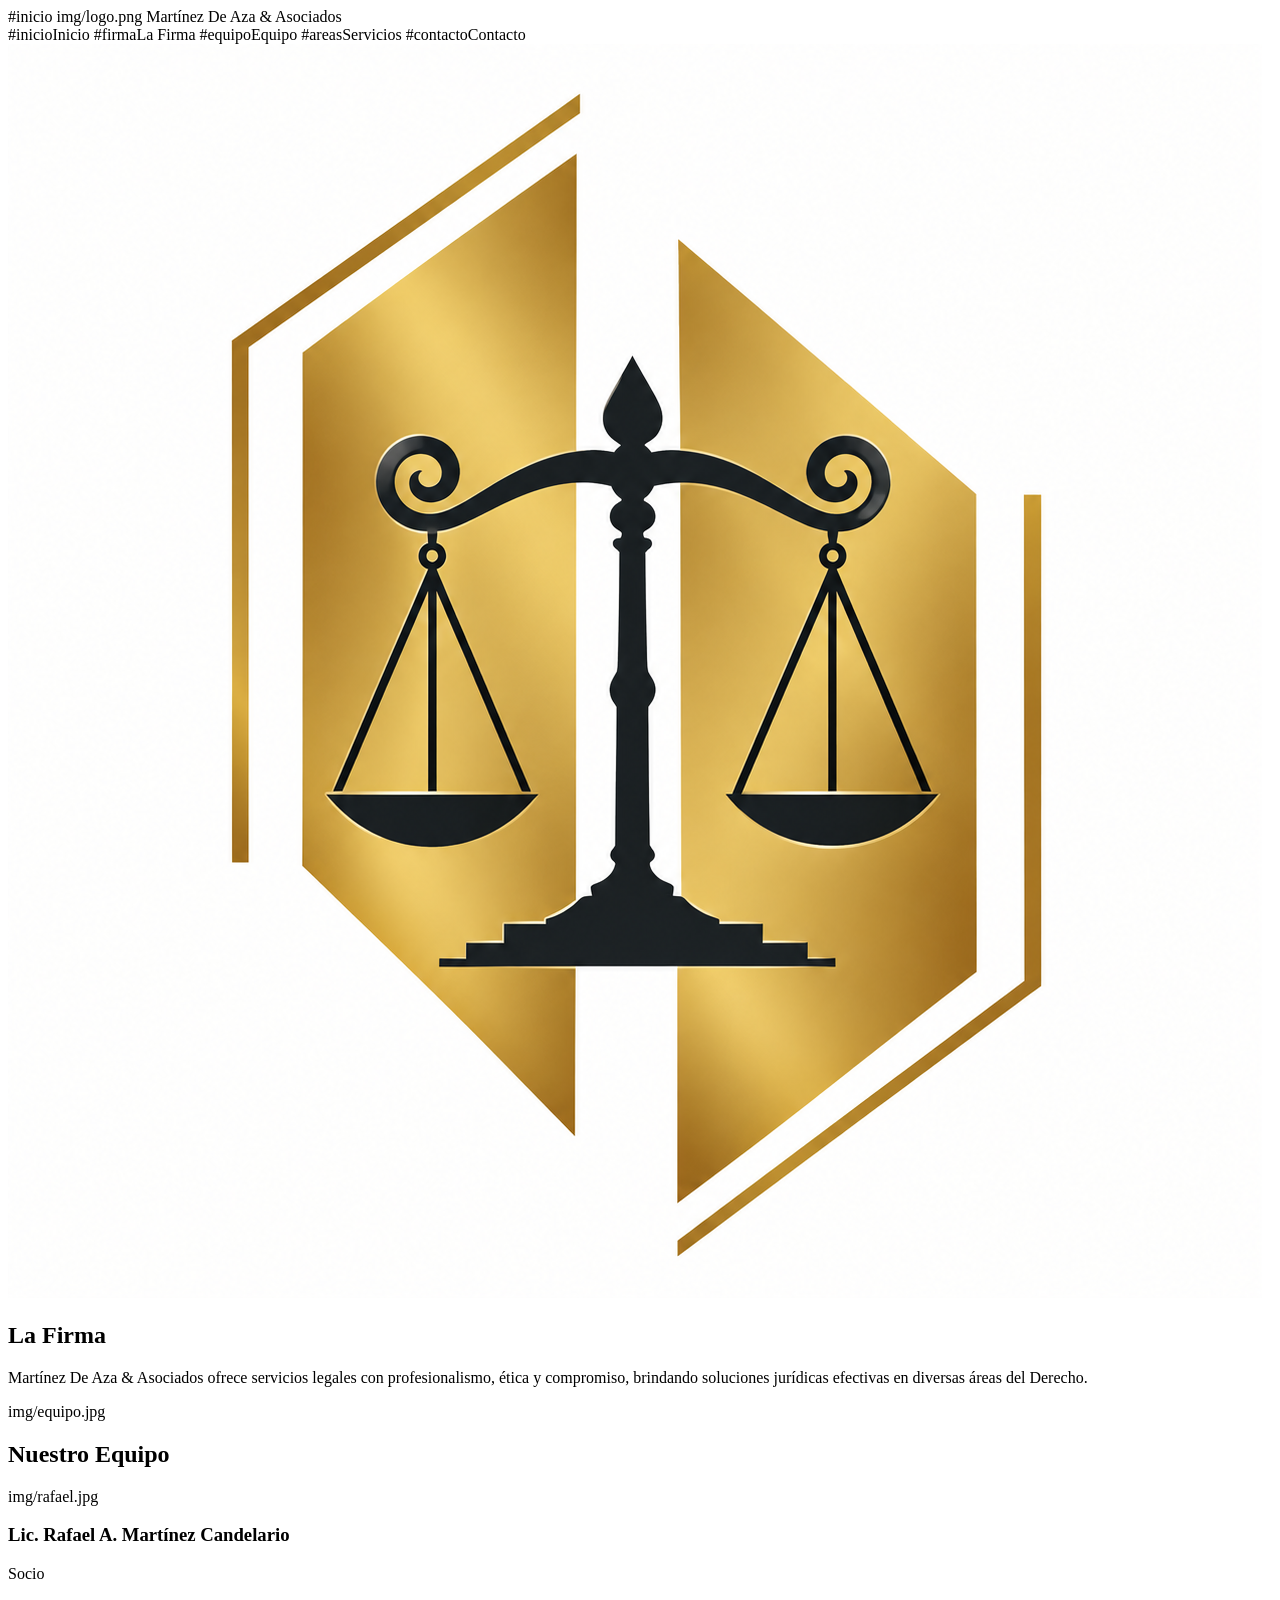
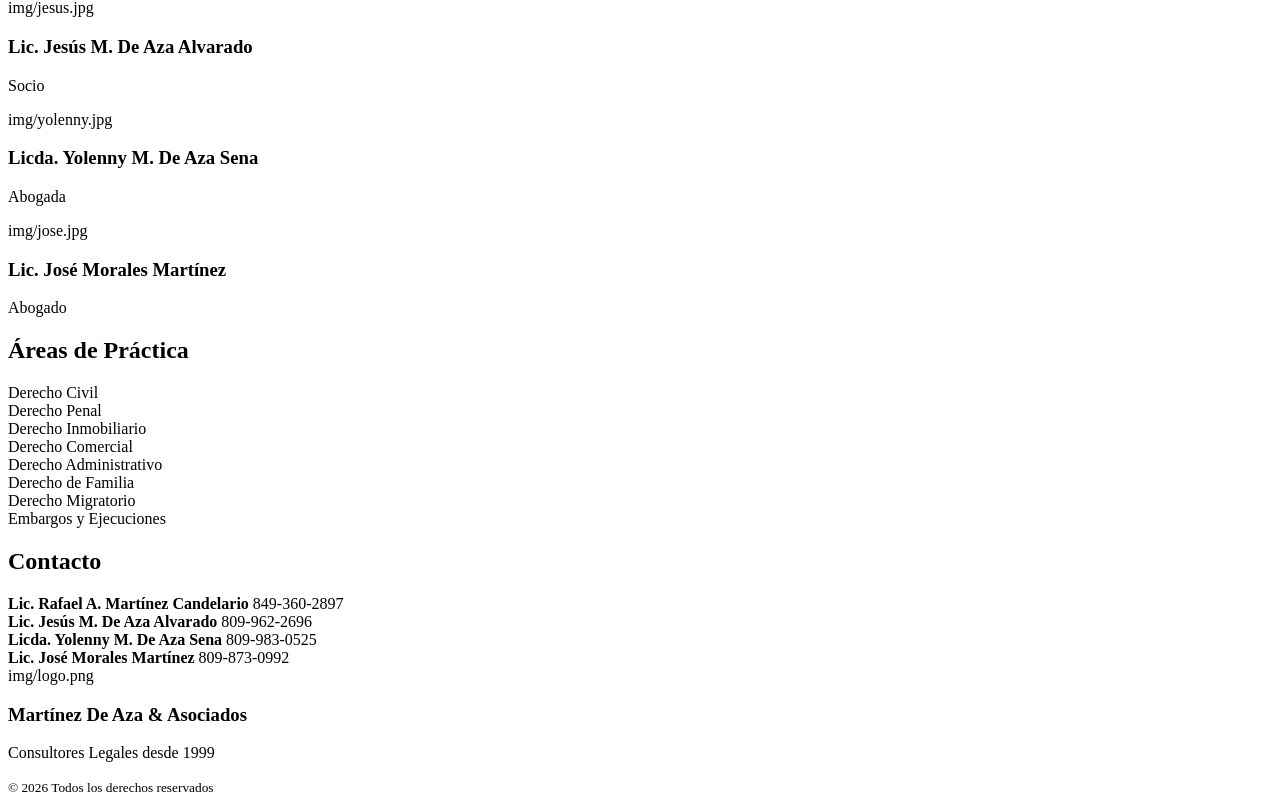
==== commit 56aba741: "Update index.html" ====
--- a/index.html
+++ b/index.html
@@ -1,244 +1,259 @@
 <!DOCTYPE html>
 <html lang="es">
- 
+
 <head>
-<meta charset="UTF-8">
-<meta name="viewport" content="width=device-width, initial-scale=1.0">
- 
-<title>Martínez De Aza & Asociados | Consultores Legales</title>
- 
-<link rel="stylesheet" href="styles.css">
- 
-<link rel="preconnect" href="https://fonts.googleapis.com">
-<link rel="preconnect" href="https://fonts.gstatic.com" crossorigin>
- 
-<link href="https://fonts.googleapis.com/css2?family=Playfair+Display:wght@600;700&family=Montserrat:wght@300;400;500;600;700&display=swap" rel="stylesheet">
+    <meta charset="UTF-8">
+    <meta name="viewport" content="width=device-width, initial-scale=1.0">
+
+    <title>Martínez De Aza & Asociados | Consultores Legales</title>
+
+    <link rel="stylesheet" href="styles.css">
+
+    <link rel="preconnect" href="https://fonts.googleapis.com">
+    <link rel="preconnect" href="https://fonts.gstatic.com" crossorigin>
+
+    <link href="https://fonts.googleapis.com/css2?family=Playfair+Display:wght@600;700&family=Montserrat:wght@300;400;500;600;700&display=swap" rel="stylesheet">
 </head>
- 
+
 <body>
- 
-<header class="header">
- 
-<a href="#inicio" class="brand">
-<img src="img/logo.png" alt="Martínez De Aza & Asociados">
-<span>Martínez De Aza & Asociados</span>
-</a>
- 
-<nav class="menu">
-<a href="#inicio">Inicio</a>
-<a href="#firma">La Firma</a>
-<a href="#equipo">Equipo</a>
-<a href="#areas">Servicios</a>
-<a href="#contacto">Contacto</a>
-</nav>
- 
-</header>
- 
-<section class="hero" id="inicio">
- 
-<div class="hero-content">
- 
-<img src="img/logo.png"
-alt="Logo Martínez De Aza & Asociados"
-class="hero-logo">
- 
-<h1>Martínez De Aza & Asociados</h1>
- 
-<h2>Consultores Legales desde 1999</h2>
- 
-<p>
-Asesoría jurídica, representación legal y
-acompañamiento profesional para personas,
-familias y empresas.
-</p>
- 
-<a href="#contacto" class="btn">
-Solicitar Consulta
-</a>
- 
-</div>
- 
-</section>
- 
-<section class="firma" id="firma">
- 
-<div class="container">
- 
-<h2>La Firma</h2>
- 
-<p>
-Martínez De Aza & Asociados brinda servicios
-legales con profesionalismo, ética y compromiso,
-ofreciendo soluciones jurídicas efectivas
-en diversas áreas del Derecho.
-</p>
- 
-</div>
- 
-</section>
- 
-<section class="equipo-portada">
- 
-<img src="img/equipo.jpg"
-alt="Equipo Jurídico">
- 
-</section>
- 
-<section class="equipo" id="equipo">
- 
-<div class="container">
- 
-<h2>Nuestro Equipo</h2>
- 
-<div class="team-grid">
- 
-<article class="card">
- 
-<img src="img/rafael.jpg"
-alt="Rafael Martínez">
- 
-<div class="card-content">
- 
-<h3>
-Lic. Rafael A. Martínez Candelario
-</h3>
- 
-<p>Socio</p>
- 
-</div>
- 
-</article>
- 
-<article class="card">
- 
-<img src="img/jesus.jpg"
-alt="Jesús De Aza">
- 
-<div class="card-content">
- 
-<h3>
-Lic. Jesús M. De Aza Alvarado
-</h3>
- 
-<p>Socio</p>
- 
-</div>
- 
-</article>
- 
-<article class="card">
- 
-<img src="img/yolenny.jpg"
-alt="Yolenny De Aza">
- 
-<div class="card-content">
- 
-<h3>
-Licda. Yolenny M. De Aza Sena
-</h3>
- 
-<p>Abogada</p>
- 
-</div>
- 
-</article>
- 
-<article class="card">
- 
-<img src="img/jose.jpg"
-alt="José Morales Martínez">
- 
-<div class="card-content">
- 
-<h3>
-Lic. José Morales Martínez
-</h3>
- 
-<p>Abogado</p>
- 
-</div>
- 
-</article>
- 
-</div>
- 
-</div>
- 
-</section>
- 
-<section class="areas" id="areas">
- 
-<div class="container">
- 
-<h2>Áreas de Práctica</h2>
- 
-<div class="areas-grid">
- 
-<div class="area">Derecho Civil</div>
-<div class="area">Derecho Penal</div>
-<div class="area">Derecho Inmobiliario</div>
-<div class="area">Derecho Comercial</div>
-<div class="area">Derecho Administrativo</div>
-<div class="area">Derecho de Familia</div>
-<div class="area">Derecho Migratorio</div>
-<div class="area">Embargos y Ejecuciones</div>
- 
-</div>
- 
-</div>
- 
-</section>
- 
-<section class="contacto" id="contacto">
- 
-<div class="container">
- 
-<h2>Contacto</h2>
- 
-<div class="contact-box">
- 
-<div class="contact-item">
-<strong>Lic. Rafael A. Martínez Candelario</strong>
-<span>849-360-2897</span>
-</div>
- 
-<div class="contact-item">
-<strong>Lic. Jesús M. De Aza Alvarado</strong>
-<span>809-962-2696</span>
-</div>
- 
-<div class="contact-item">
-<strong>Licda. Yolenny M. De Aza Sena</strong>
-<span>809-983-0525</span>
-</div>
- 
-<div class="contact-item">
-<strong>Lic. José Morales Martínez</strong>
-<span>809-873-0992</span>
-</div>
- 
-</div>
- 
-</div>
- 
-</section>
- 
-<footer>
- 
-<img src="img/logo.png" alt="Logo Firma">
- 
-<h3>Martínez De Aza & Asociados</h3>
- 
-<p>Consultores Legales desde 1999</p>
- 
-<small>
-© 2026 Todos los derechos reservados
-</small>
- 
-</footer>
- 
-<script src="script.js"></script>
- 
+
+    <!-- HEADER -->
+
+    <header class="header">
+
+        #inicio
+
+            img/logo.png
+
+            <span>Martínez De Aza & Asociados</span>
+
+        </a>
+
+        <nav class="menu">
+
+            #inicioInicio</a>
+            #firmaLa Firma</a>
+            #equipoEquipo</a>
+            #areasServicios</a>
+            #contactoContacto</a>
+
+        </nav>
+
+    </header>
+
+    <!-- HERO -->
+
+    <section class="hero" id="inicio">
+
+        <div class="hero-content">
+
+            <img src="img/logo.png"
+                alt="Logo Martínez h1>
+
+            <h2>Consultores Legales desde 1999</h2>
+
+            <p>
+                Asesoría jurídica, representación legal y acompañamiento
+                profesional para personas, familias y empresas.
+            </p>
+
+            #contacto
+                Solicitar Consulta
+            </a>
+
+        </div>
+
+    </section>
+
+    <!-- FIRMA -->
+
+    <section class="firma" id="firma">
+
+        <div class="container">
+
+            <h2>La Firma</h2>
+
+            <p>
+                Martínez De Aza & Asociados ofrece servicios legales con
+                profesionalismo, ética y compromiso, brindando soluciones
+                jurídicas efectivas en diversas áreas del Derecho.
+            </p>
+
+        </div>
+
+    </section>
+
+    <!-- FOTO GRUPAL -->
+
+    <section class="equipo-portada">
+
+        img/equipo.jpg
+
+    </section>
+
+    <!-- EQUIPO -->
+
+    <section class="equipo" id="equipo">
+
+        <div class="container">
+
+            <h2>Nuestro Equipo</h2>
+
+            <div class="team-grid">
+
+                <article class="card">
+
+                    img/rafael.jpg
+
+                    <div class="card-content">
+
+                        <h3>Lic. Rafael A. Martínez Candelario</h3>
+
+                        <p>Socio</p>
+
+                    </div>
+
+                </article>
+
+                <article class="card">
+
+                    img/jesus.jpg
+
+                    <div class="card-content">
+
+                        <h3>Lic. Jesús M. De Aza Alvarado</h3>
+
+                        <p>Socio</p>
+
+                    </div>
+
+                </article>
+
+                <article class="card">
+
+                    img/yolenny.jpg
+
+                    <div class="card-content">
+
+                        <h3>Licda. Yolenny M. De Aza Sena</h3>
+
+                        <p>Abogada</p>
+
+                    </div>
+
+                </article>
+
+                <article class="card">
+
+                    img/jose.jpg
+
+                    <div class="card-content">
+
+                        <h3>Lic. José Morales Martínez</h3>
+
+                        <p>Abogado</p>
+
+                    </div>
+
+                </article>
+
+            </div>
+
+        </div>
+
+    </section>
+
+    <!-- SERVICIOS -->
+
+    <section class="areas" id="areas">
+
+        <div class="container">
+
+            <h2>Áreas de Práctica</h2>
+
+            <div class="areas-grid">
+
+                <div class="area">Derecho Civil</div>
+                <div class="area">Derecho Penal</div>
+                <div class="area">Derecho Inmobiliario</div>
+                <div class="area">Derecho Comercial</div>
+                <div class="area">Derecho Administrativo</div>
+                <div class="area">Derecho de Familia</div>
+                <div class="area">Derecho Migratorio</div>
+                <div class="area">Embargos y Ejecuciones</div>
+
+            </div>
+
+        </div>
+
+    </section>
+
+    <!-- CONTACTO -->
+
+    <section class="contacto" id="contacto">
+
+        <div class="container">
+
+            <h2>Contacto</h2>
+
+            <div class="contact-box">
+
+                <div class="contact-item">
+
+                    <strong>Lic. Rafael A. Martínez Candelario</strong>
+
+                    <span>849-360-2897</span>
+
+                </div>
+
+                <div class="contact-item">
+
+                    <strong>Lic. Jesús M. De Aza Alvarado</strong>
+
+                    <span>809-962-2696</span>
+
+                </div>
+
+                <div class="contact-item">
+
+                    <strong>Licda. Yolenny M. De Aza Sena</strong>
+
+                    <span>809-983-0525</span>
+
+                </div>
+
+                <div class="contact-item">
+
+                    <strong>Lic. José Morales Martínez</strong>
+
+                    <span>809-873-0992</span>
+
+                </div>
+
+            </div>
+
+        </div>
+
+    </section>
+
+    <!-- FOOTER -->
+
+    <footer>
+
+        img/logo.png
+
+        <h3>Martínez De Aza & Asociados</h3>
+
+        <p>Consultores Legales desde 1999</p>
+
+        <small>
+            © 2026 Todos los derechos reservados
+        </small>
+
+    </footer>
+
+    <script src="script.js"></script>
+
 </body>
- 
+
 </html>
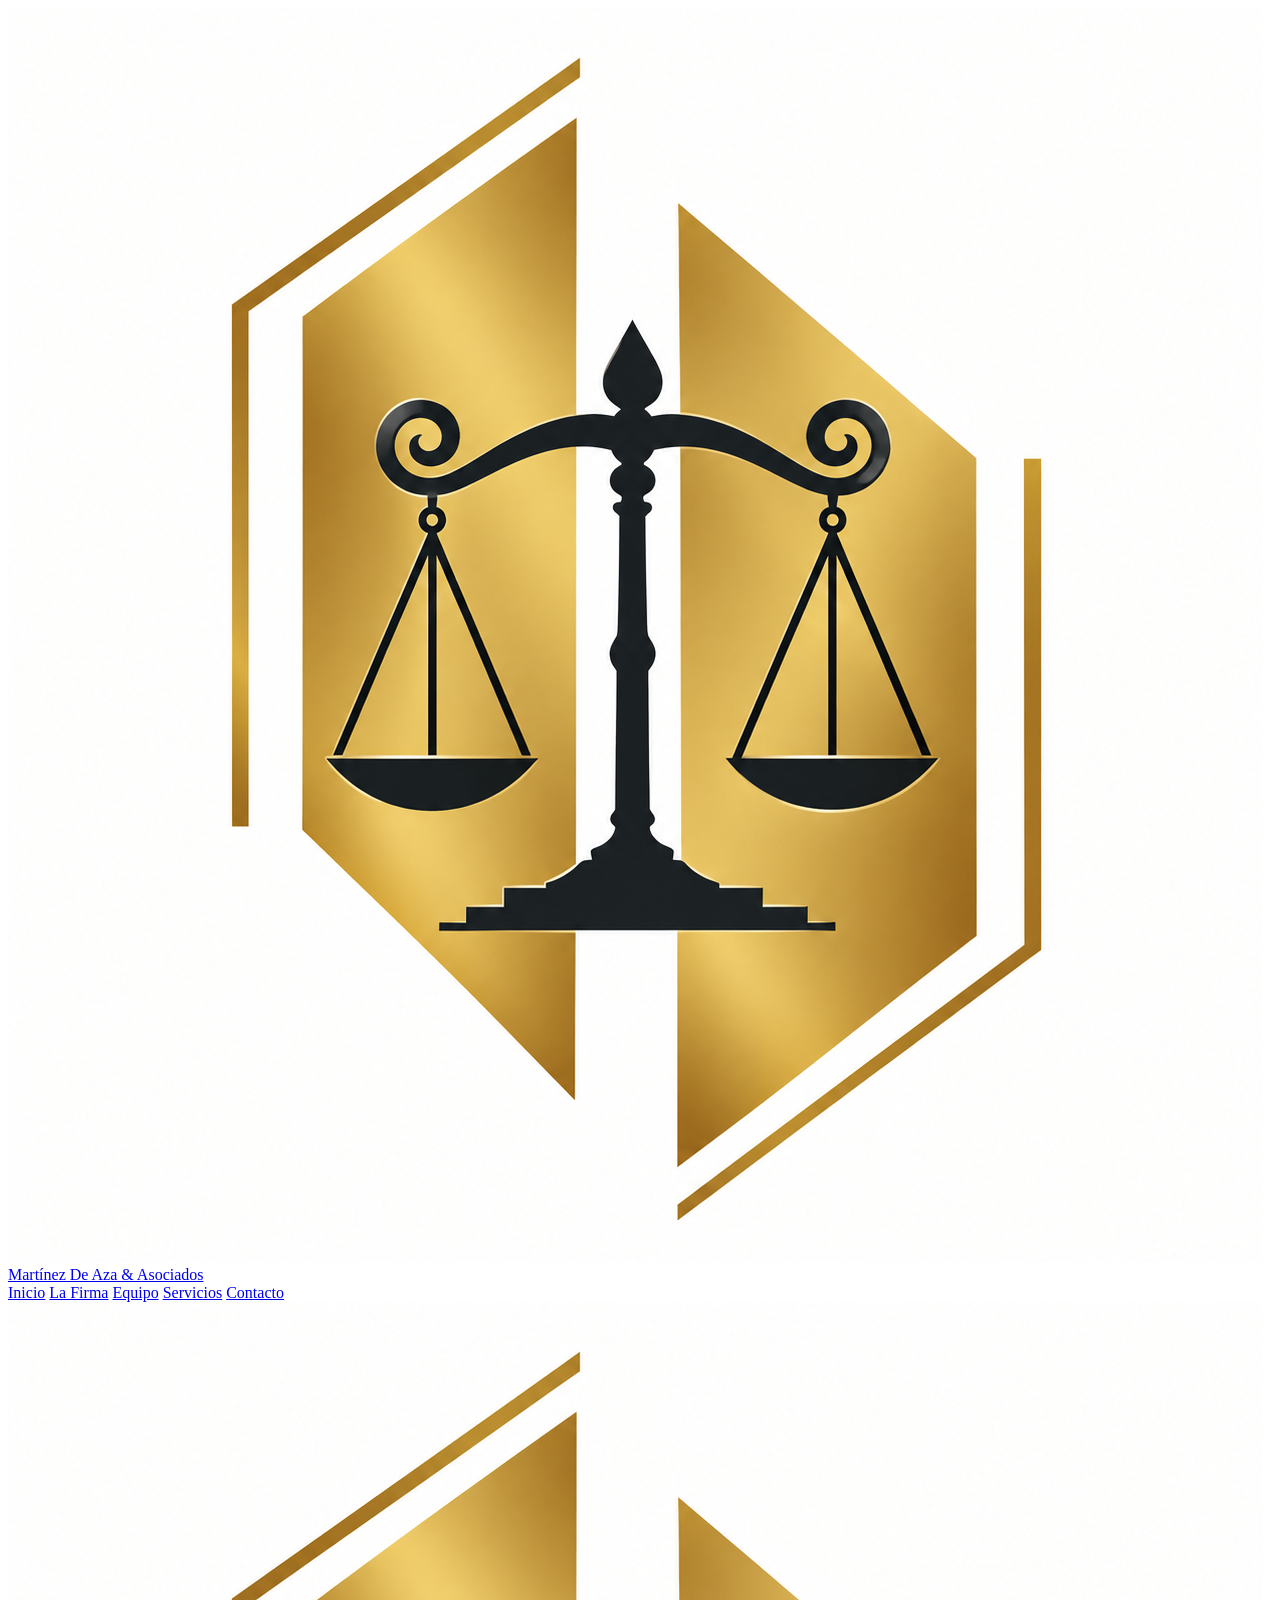
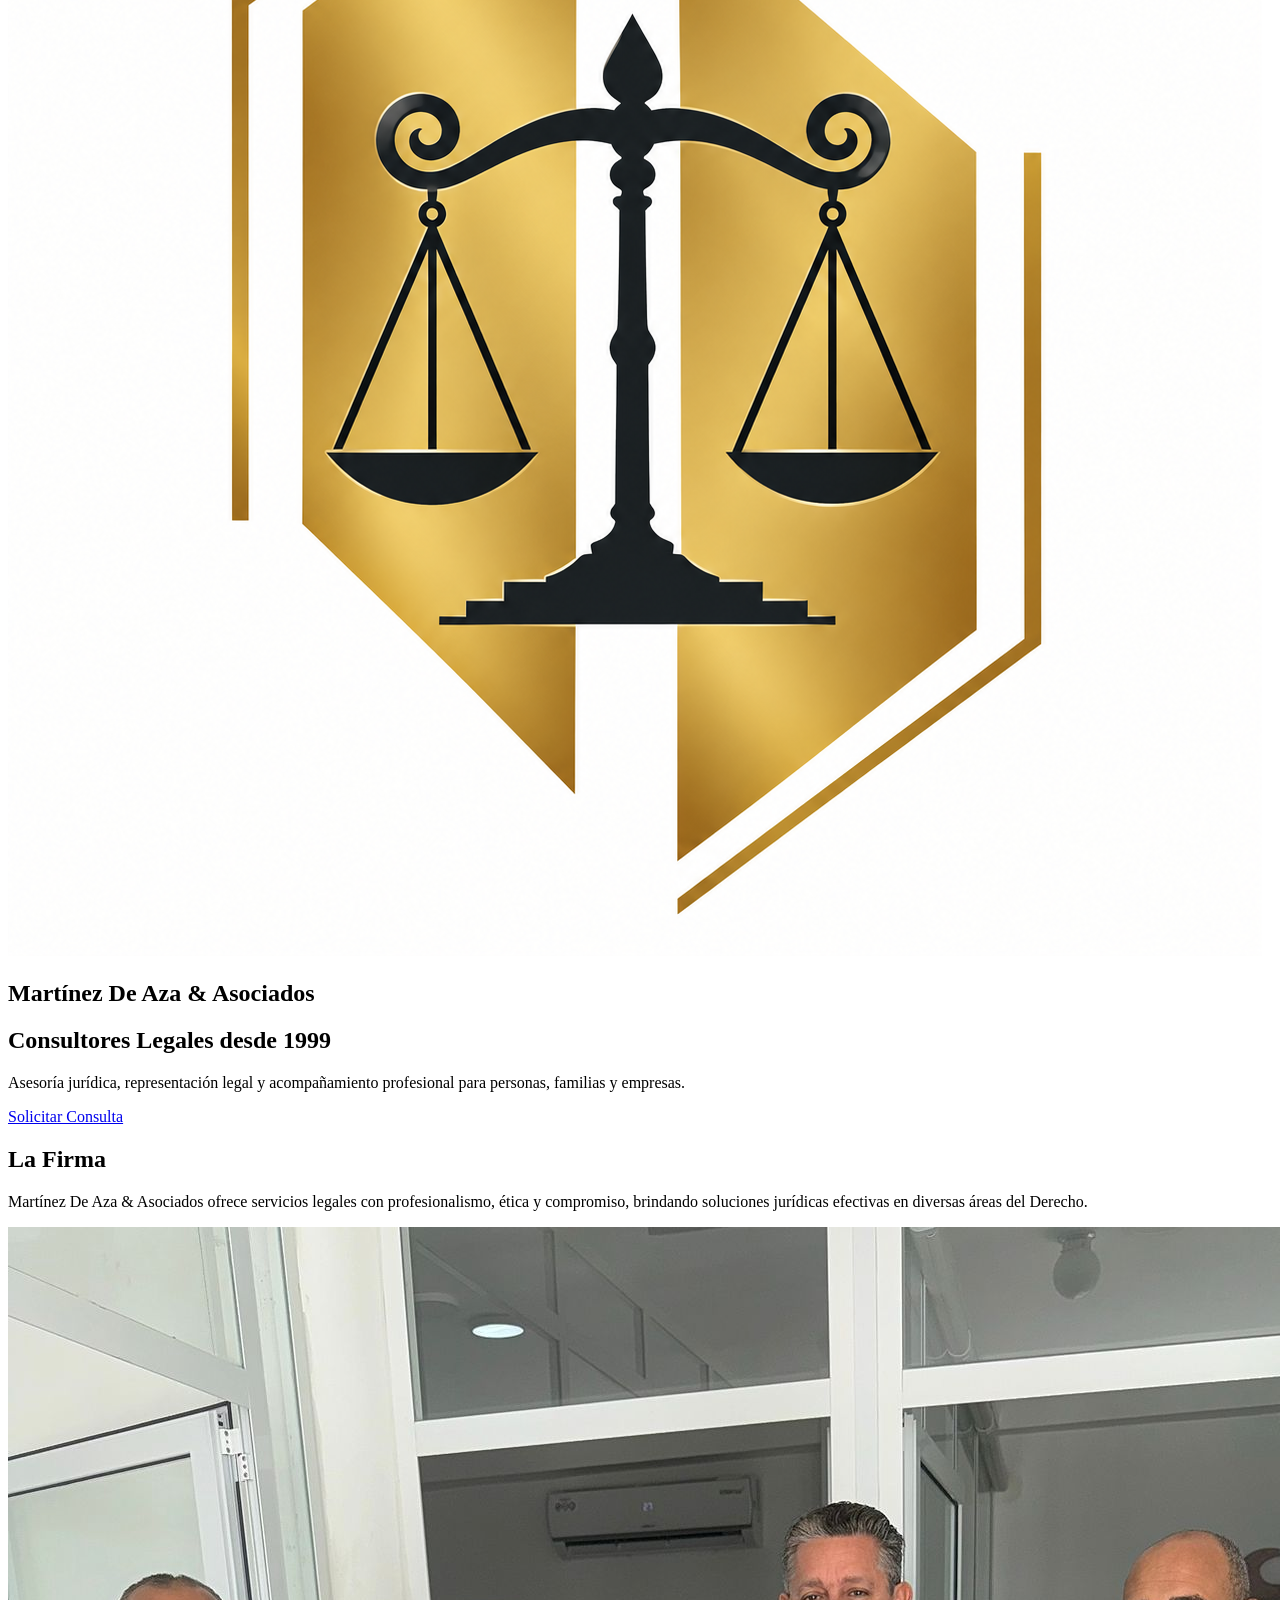
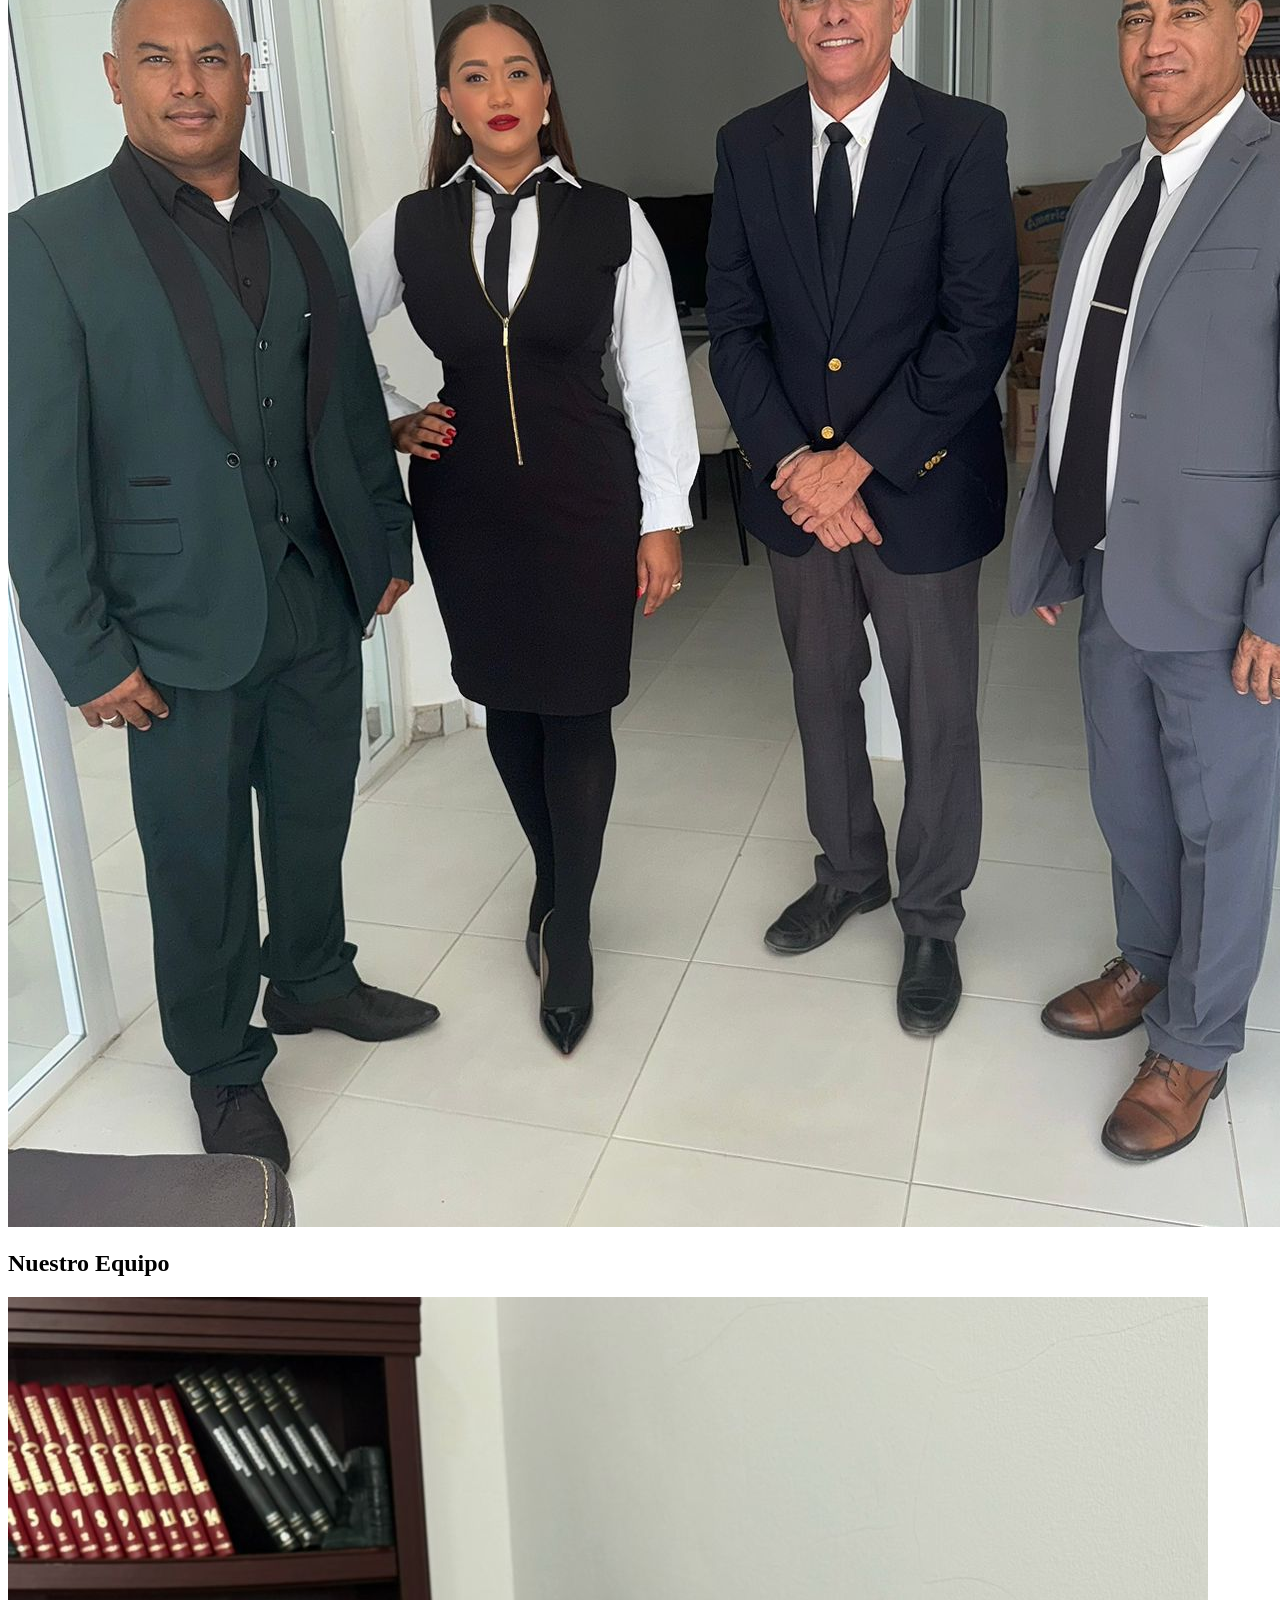
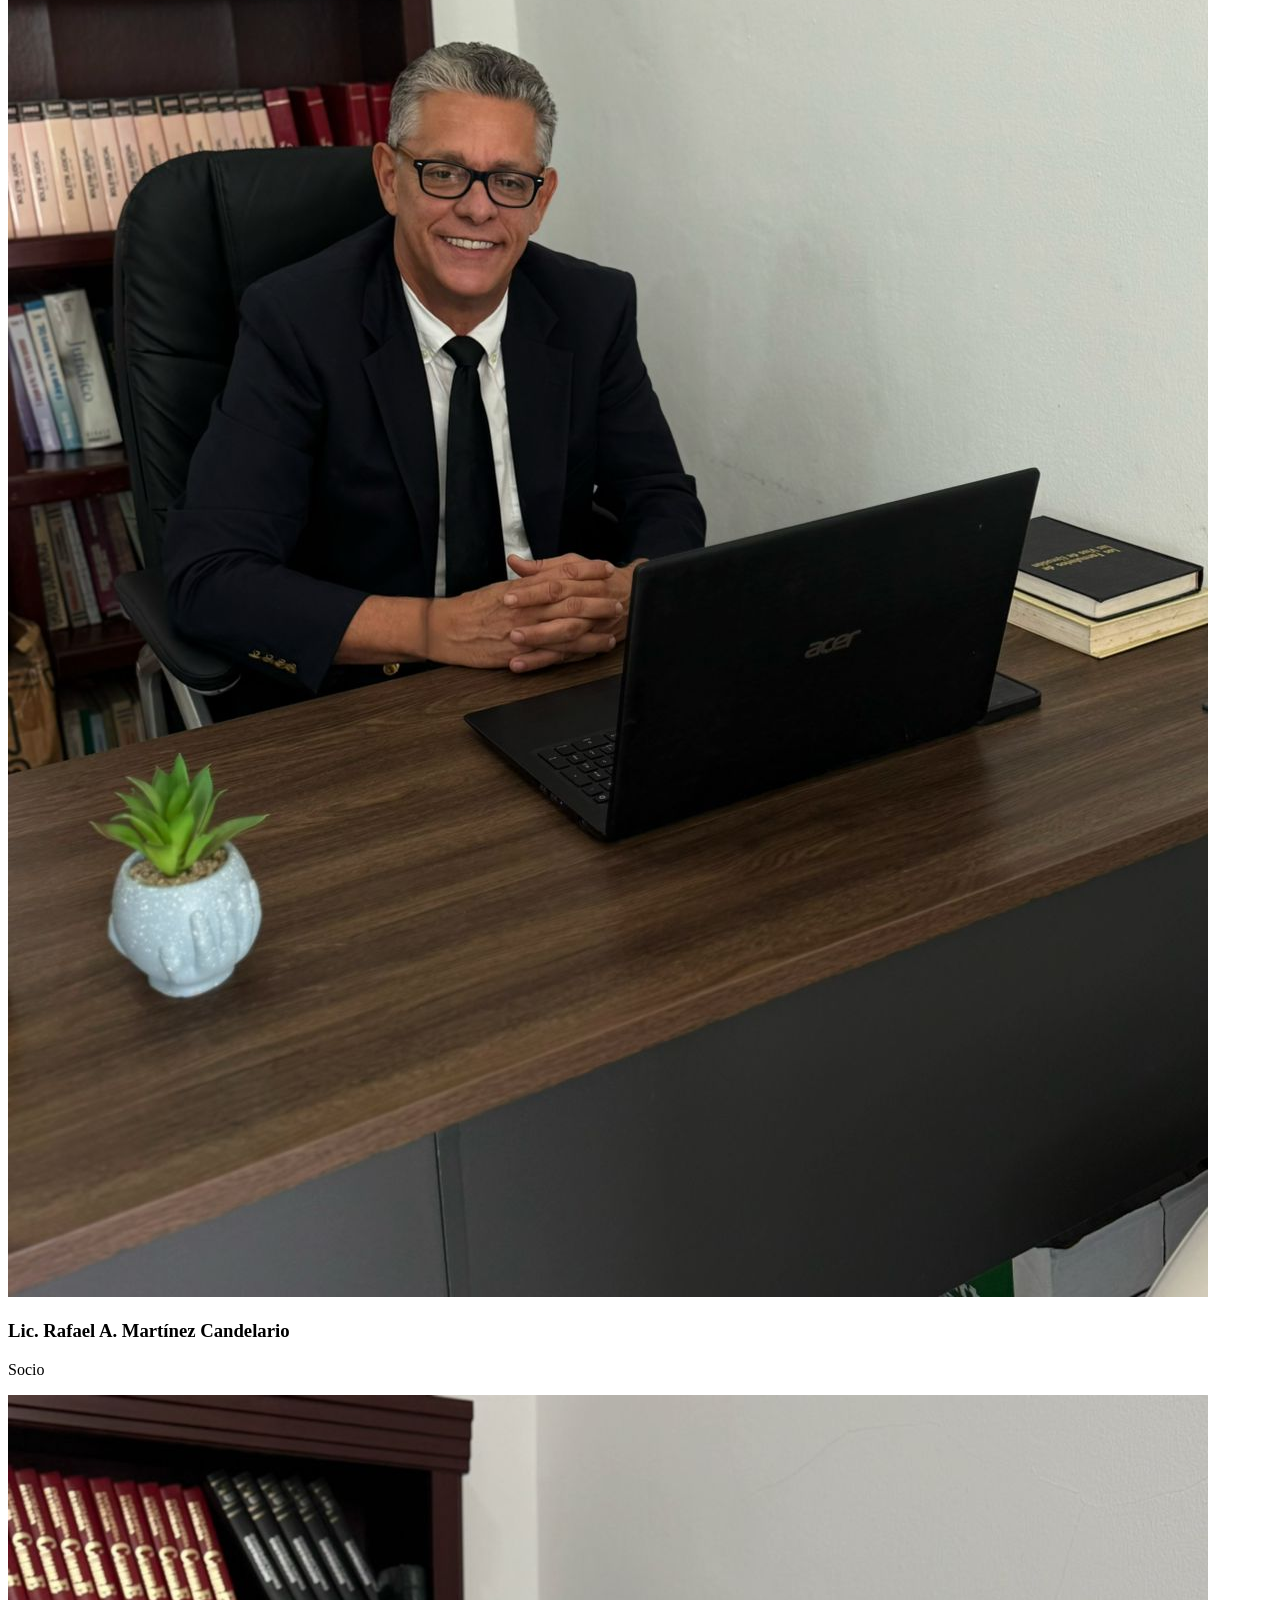
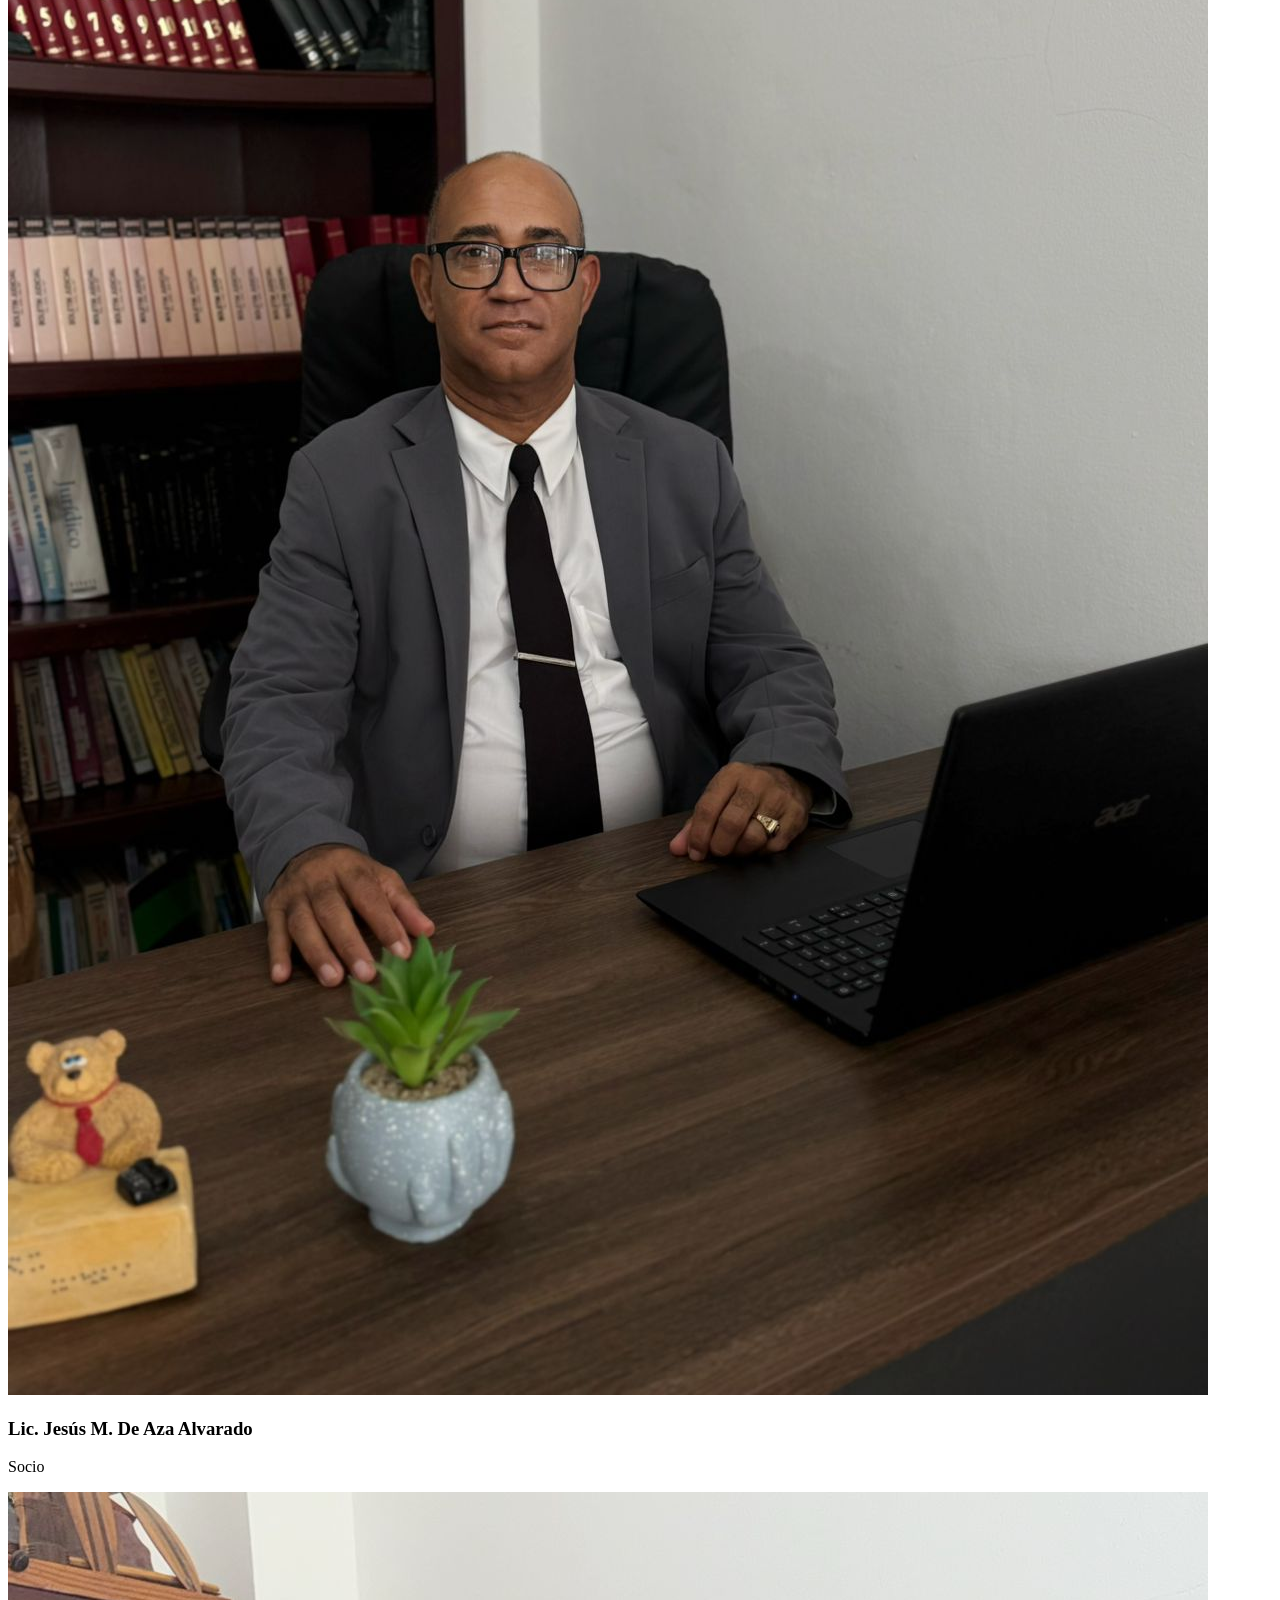
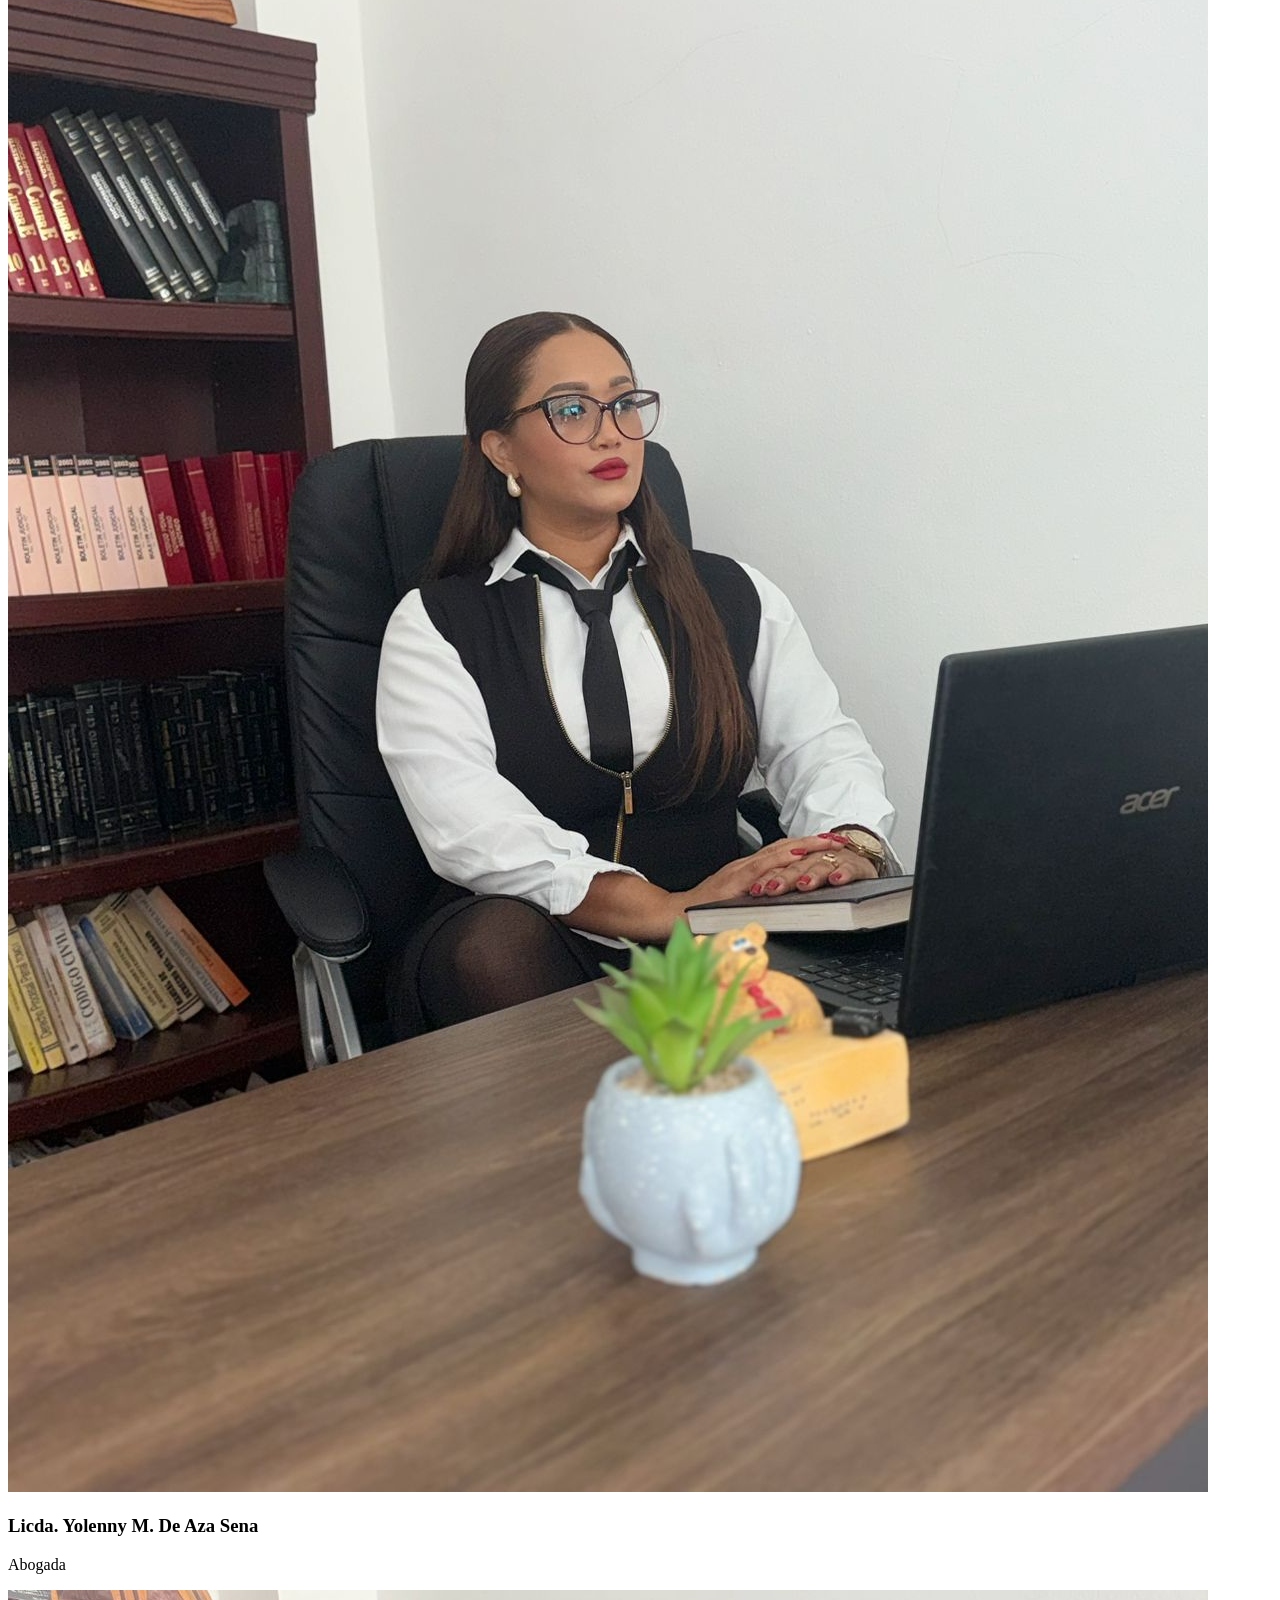
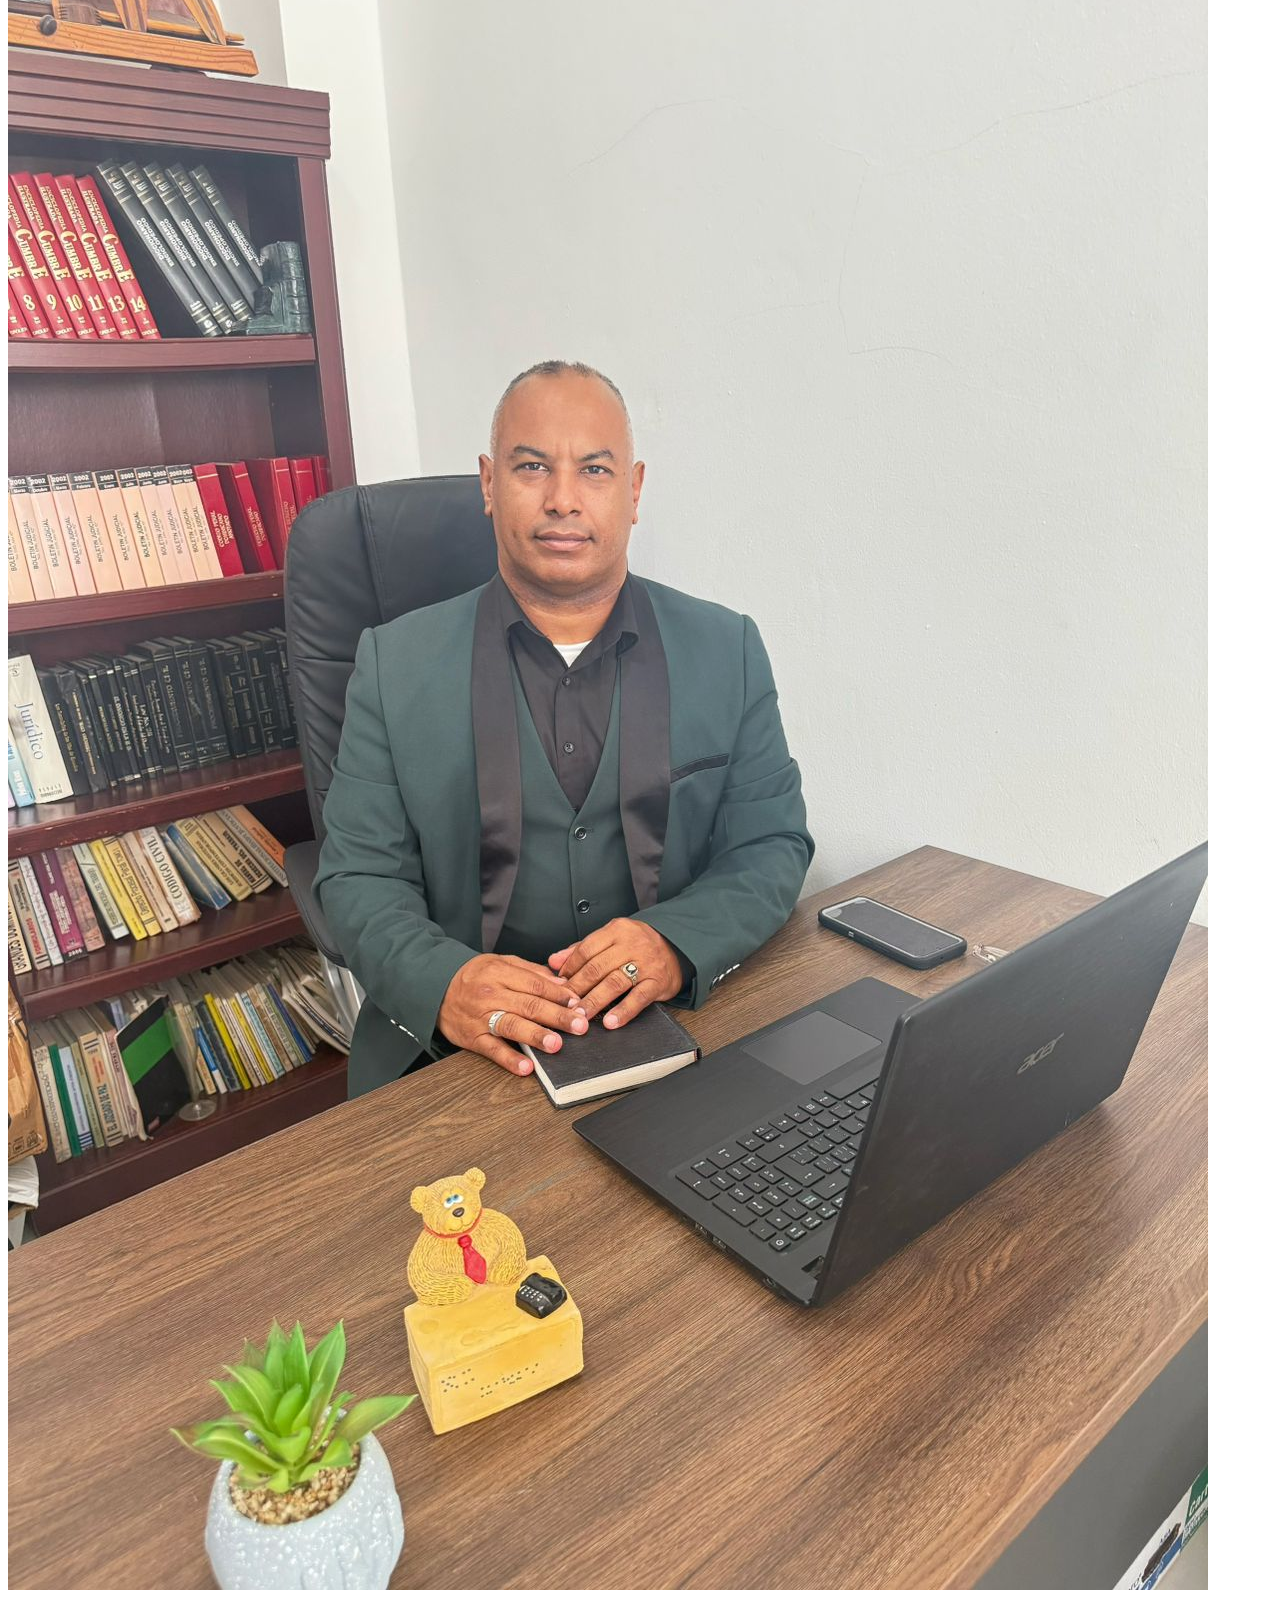
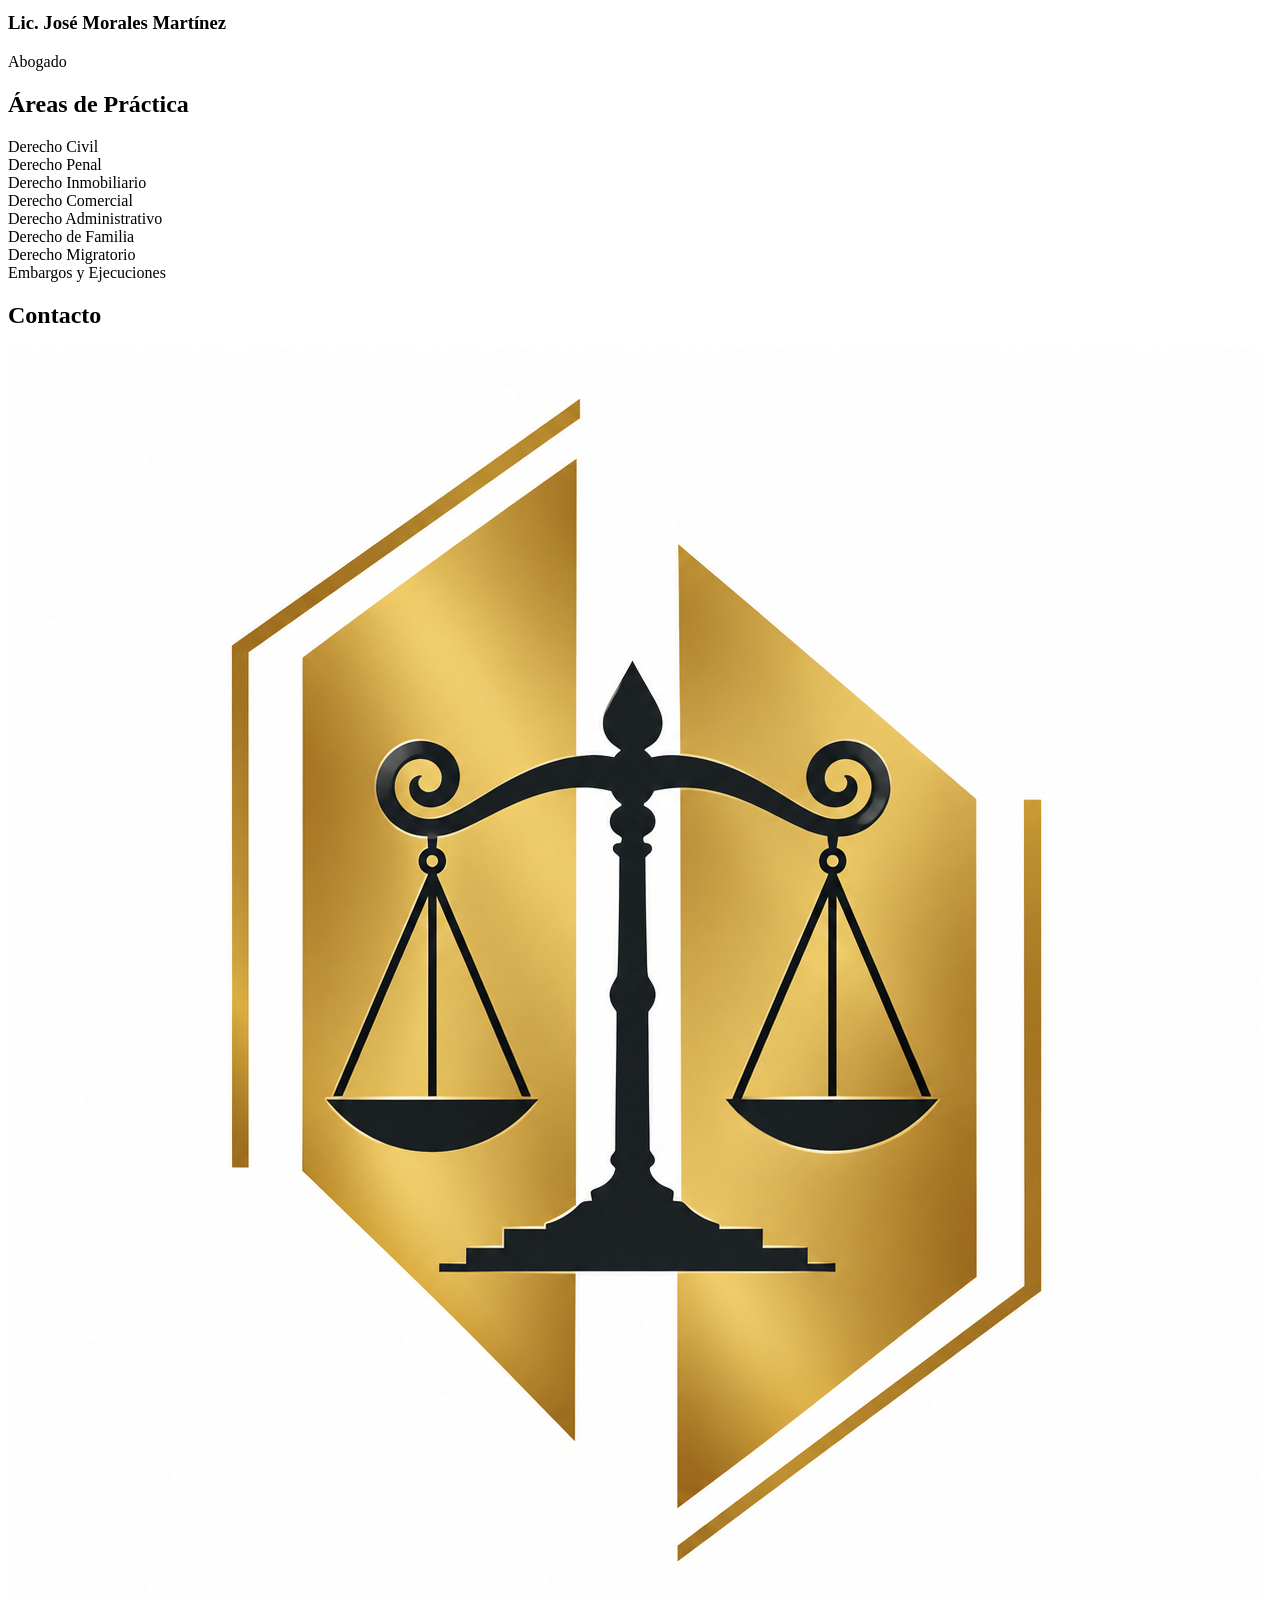
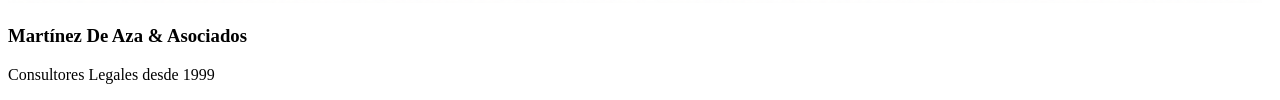
==== commit fd8a743b: "Rename index_final_martinez_de_aza (1).html to index.html" ====
--- a/index.html
+++ b/index.html
@@ -1,259 +1,52 @@
 <!DOCTYPE html>
 <html lang="es">
-
 <head>
-    <meta charset="UTF-8">
-    <meta name="viewport" content="width=device-width, initial-scale=1.0">
-
-    <title>Martínez De Aza & Asociados | Consultores Legales</title>
-
-    <link rel="stylesheet" href="styles.css">
-
-    <link rel="preconnect" href="https://fonts.googleapis.com">
-    <link rel="preconnect" href="https://fonts.gstatic.com" crossorigin>
-
-    <link href="https://fonts.googleapis.com/css2?family=Playfair+Display:wght@600;700&family=Montserrat:wght@300;400;500;600;700&display=swap" rel="stylesheet">
+<meta charset="UTF-8">
+<meta name="viewport" content="width=device-width, initial-scale=1.0">
+<title>Martínez De Aza & Asociados</title>
+<link rel="preconnect" href="https://fonts.googleapis.com">
+<link rel="preconnect" href="https://fonts.gstatic.com" crossorigin>
+<link href="https://fonts.googleapis.com/css2?family=Playfair+Display:wght@600;700&family=Montserrat:wght@300;400;500;600;700&display=swap" rel="stylesheet">
+<link rel="stylesheet" href="styles.css">
 </head>
-
 <body>
-
-    <!-- HEADER -->
-
-    <header class="header">
-
-        #inicio
-
-            img/logo.png
-
-            <span>Martínez De Aza & Asociados</span>
-
-        </a>
-
-        <nav class="menu">
-
-            #inicioInicio</a>
-            #firmaLa Firma</a>
-            #equipoEquipo</a>
-            #areasServicios</a>
-            #contactoContacto</a>
-
-        </nav>
-
-    </header>
-
-    <!-- HERO -->
-
-    <section class="hero" id="inicio">
-
-        <div class="hero-content">
-
-            <img src="img/logo.png"
-                alt="Logo Martínez h1>
-
-            <h2>Consultores Legales desde 1999</h2>
-
-            <p>
-                Asesoría jurídica, representación legal y acompañamiento
-                profesional para personas, familias y empresas.
-            </p>
-
-            #contacto
-                Solicitar Consulta
-            </a>
-
-        </div>
-
-    </section>
-
-    <!-- FIRMA -->
-
-    <section class="firma" id="firma">
-
-        <div class="container">
-
-            <h2>La Firma</h2>
-
-            <p>
-                Martínez De Aza & Asociados ofrece servicios legales con
-                profesionalismo, ética y compromiso, brindando soluciones
-                jurídicas efectivas en diversas áreas del Derecho.
-            </p>
-
-        </div>
-
-    </section>
-
-    <!-- FOTO GRUPAL -->
-
-    <section class="equipo-portada">
-
-        img/equipo.jpg
-
-    </section>
-
-    <!-- EQUIPO -->
-
-    <section class="equipo" id="equipo">
-
-        <div class="container">
-
-            <h2>Nuestro Equipo</h2>
-
-            <div class="team-grid">
-
-                <article class="card">
-
-                    img/rafael.jpg
-
-                    <div class="card-content">
-
-                        <h3>Lic. Rafael A. Martínez Candelario</h3>
-
-                        <p>Socio</p>
-
-                    </div>
-
-                </article>
-
-                <article class="card">
-
-                    img/jesus.jpg
-
-                    <div class="card-content">
-
-                        <h3>Lic. Jesús M. De Aza Alvarado</h3>
-
-                        <p>Socio</p>
-
-                    </div>
-
-                </article>
-
-                <article class="card">
-
-                    img/yolenny.jpg
-
-                    <div class="card-content">
-
-                        <h3>Licda. Yolenny M. De Aza Sena</h3>
-
-                        <p>Abogada</p>
-
-                    </div>
-
-                </article>
-
-                <article class="card">
-
-                    img/jose.jpg
-
-                    <div class="card-content">
-
-                        <h3>Lic. José Morales Martínez</h3>
-
-                        <p>Abogado</p>
-
-                    </div>
-
-                </article>
-
-            </div>
-
-        </div>
-
-    </section>
-
-    <!-- SERVICIOS -->
-
-    <section class="areas" id="areas">
-
-        <div class="container">
-
-            <h2>Áreas de Práctica</h2>
-
-            <div class="areas-grid">
-
-                <div class="area">Derecho Civil</div>
-                <div class="area">Derecho Penal</div>
-                <div class="area">Derecho Inmobiliario</div>
-                <div class="area">Derecho Comercial</div>
-                <div class="area">Derecho Administrativo</div>
-                <div class="area">Derecho de Familia</div>
-                <div class="area">Derecho Migratorio</div>
-                <div class="area">Embargos y Ejecuciones</div>
-
-            </div>
-
-        </div>
-
-    </section>
-
-    <!-- CONTACTO -->
-
-    <section class="contacto" id="contacto">
-
-        <div class="container">
-
-            <h2>Contacto</h2>
-
-            <div class="contact-box">
-
-                <div class="contact-item">
-
-                    <strong>Lic. Rafael A. Martínez Candelario</strong>
-
-                    <span>849-360-2897</span>
-
-                </div>
-
-                <div class="contact-item">
-
-                    <strong>Lic. Jesús M. De Aza Alvarado</strong>
-
-                    <span>809-962-2696</span>
-
-                </div>
-
-                <div class="contact-item">
-
-                    <strong>Licda. Yolenny M. De Aza Sena</strong>
-
-                    <span>809-983-0525</span>
-
-                </div>
-
-                <div class="contact-item">
-
-                    <strong>Lic. José Morales Martínez</strong>
-
-                    <span>809-873-0992</span>
-
-                </div>
-
-            </div>
-
-        </div>
-
-    </section>
-
-    <!-- FOOTER -->
-
-    <footer>
-
-        img/logo.png
-
-        <h3>Martínez De Aza & Asociados</h3>
-
-        <p>Consultores Legales desde 1999</p>
-
-        <small>
-            © 2026 Todos los derechos reservados
-        </small>
-
-    </footer>
-
-    <script src="script.js"></script>
-
-</body>
-
-</html>
+<header class="header">
+<a class="brand" href="#inicio">
+<img src="img/logo.png" alt="Logo">
+<span>Martínez De Aza & Asociados</span>
+</a>
+<nav class="menu">
+<a href="#inicio">Inicio</a>
+<a href="#firma">La Firma</a>
+<a href="#equipo">Equipo</a>
+<a href="#areas">Servicios</a>
+<a href="#contacto">Contacto</a>
+</nav>
+</header>
+<section id="inicio" class="hero">
+<div class="hero-content">
+<img class="hero-logo" src="img/logo.png" alt="Logo">
+<h1>Martínez De Aza & Asociados</h1>
+<h2>Consultores Legales desde 1999</h2>
+<p>Asesoría jurídica, representación legal y acompañamiento profesional para personas, familias y empresas.</p>
+<a href="#contacto" class="btn">Solicitar Consulta</a>
+</div>
+</section>
+<section id="firma" class="firma">
+<div class="container">
+<h2>La Firma</h2>
+<p>Martínez De Aza & Asociados ofrece servicios legales con profesionalismo, ética y compromiso, brindando soluciones jurídicas efectivas en diversas áreas del Derecho.</p>
+</div>
+</section>
+<section class="equipo-portada"><img src="img/equipo.jpg" alt="Equipo"></section>
+<section id="equipo" class="equipo"><div class="container"><h2>Nuestro Equipo</h2><div class="team-grid">
+<article class="card"><img src="img/rafael.jpg" alt="Rafael"><div class="card-content"><h3>Lic. Rafael A. Martínez Candelario</h3><p>Socio</p></div></article>
+<article class="card"><img src="img/jesus.jpg" alt="Jesús"><div class="card-content"><h3>Lic. Jesús M. De Aza Alvarado</h3><p>Socio</p></div></article>
+<article class="card"><img src="img/yolenny.jpg" alt="Yolenny"><div class="card-content"><h3>Licda. Yolenny M. De Aza Sena</h3><p>Abogada</p></div></article>
+<article class="card"><img src="img/jose.jpg" alt="José"><div class="card-content"><h3>Lic. José Morales Martínez</h3><p>Abogado</p></div></article>
+</div></div></section>
+<section id="areas" class="areas"><div class="container"><h2>Áreas de Práctica</h2><div class="areas-grid"><div class="area">Derecho Civil</div><div class="area">Derecho Penal</div><div class="area">Derecho Inmobiliario</div><div class="area">Derecho Comercial</div><div class="area">Derecho Administrativo</div><div class="area">Derecho de Familia</div><div class="area">Derecho Migratorio</div><div class="area">Embargos y Ejecuciones</div></div></div></section>
+<section id="contacto" class="contacto"><div class="container"><h2>Contacto</h2></div></section>
+<footer><img src="img/logo.png" alt="Logo"><h3>Martínez De Aza & Asociados</h3><p>Consultores Legales desde 1999</p></footer>
+<script src="script.js"></script>
+</body></html>
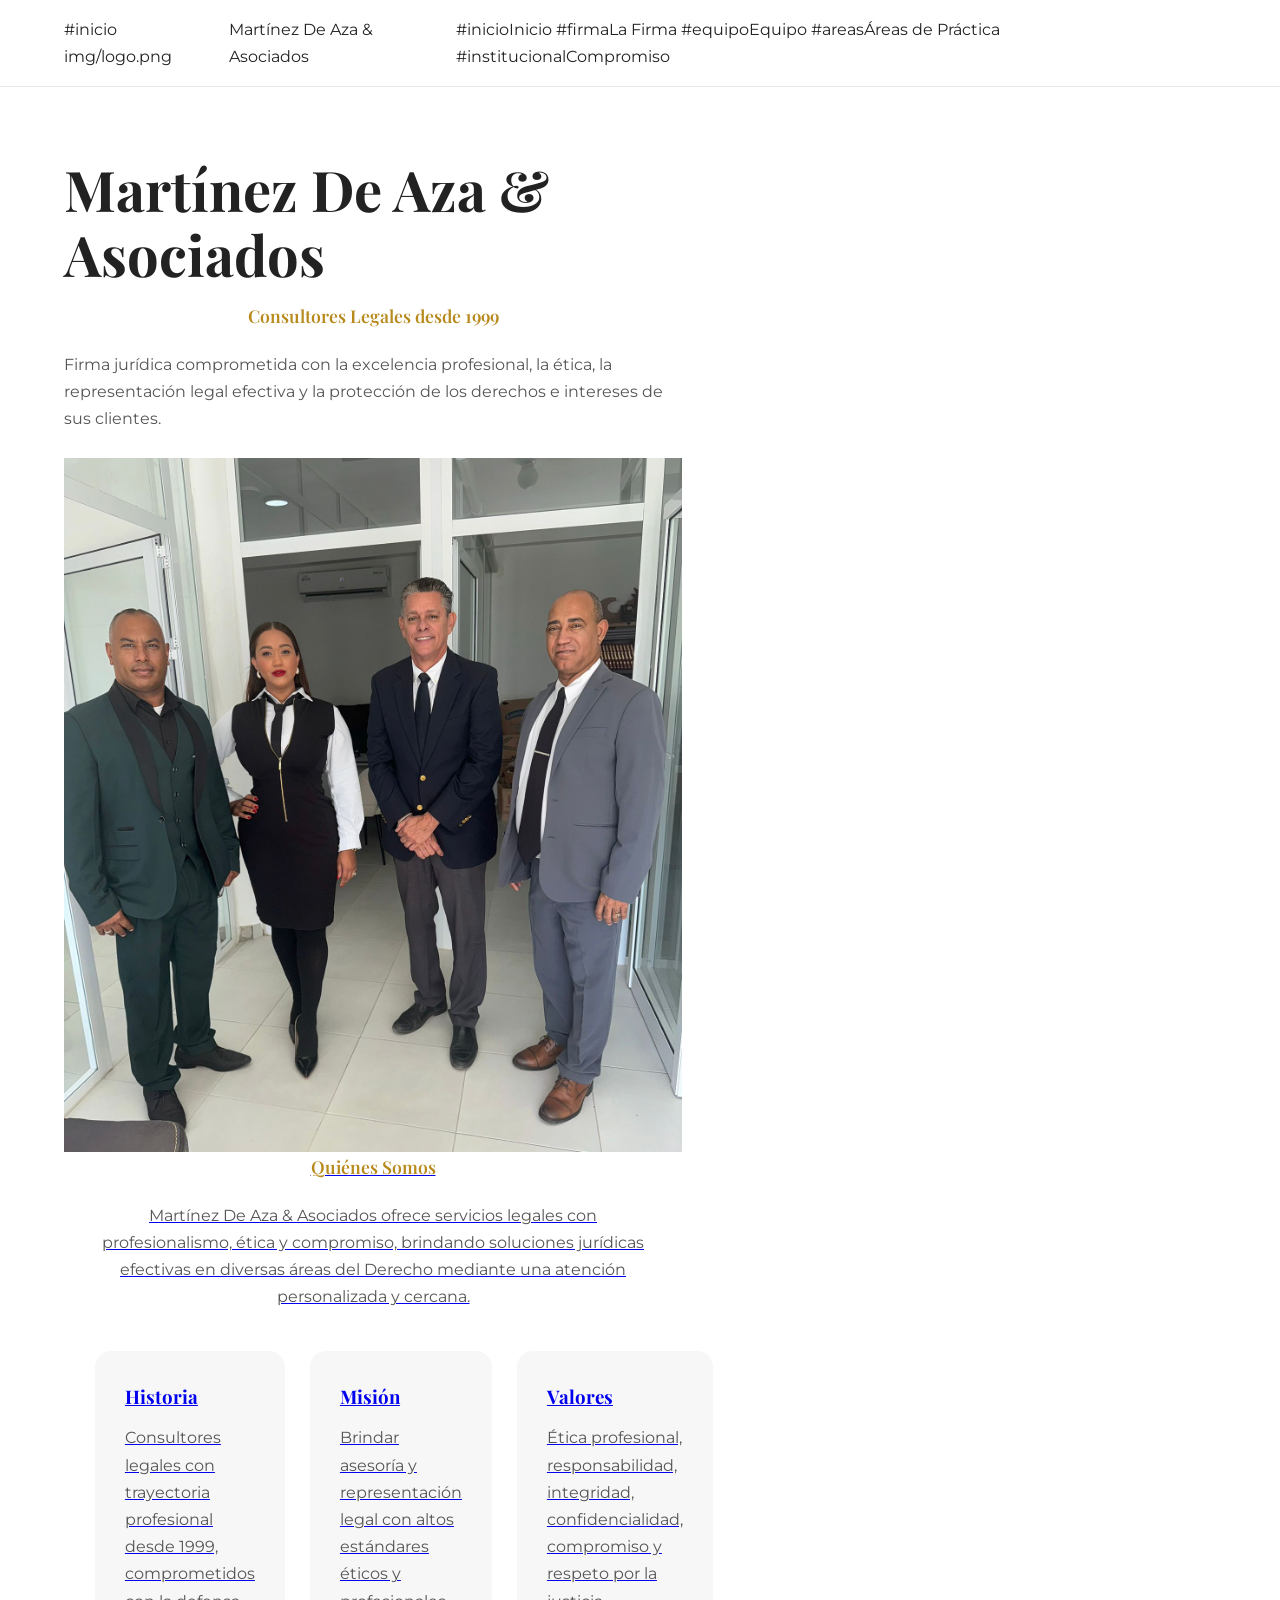
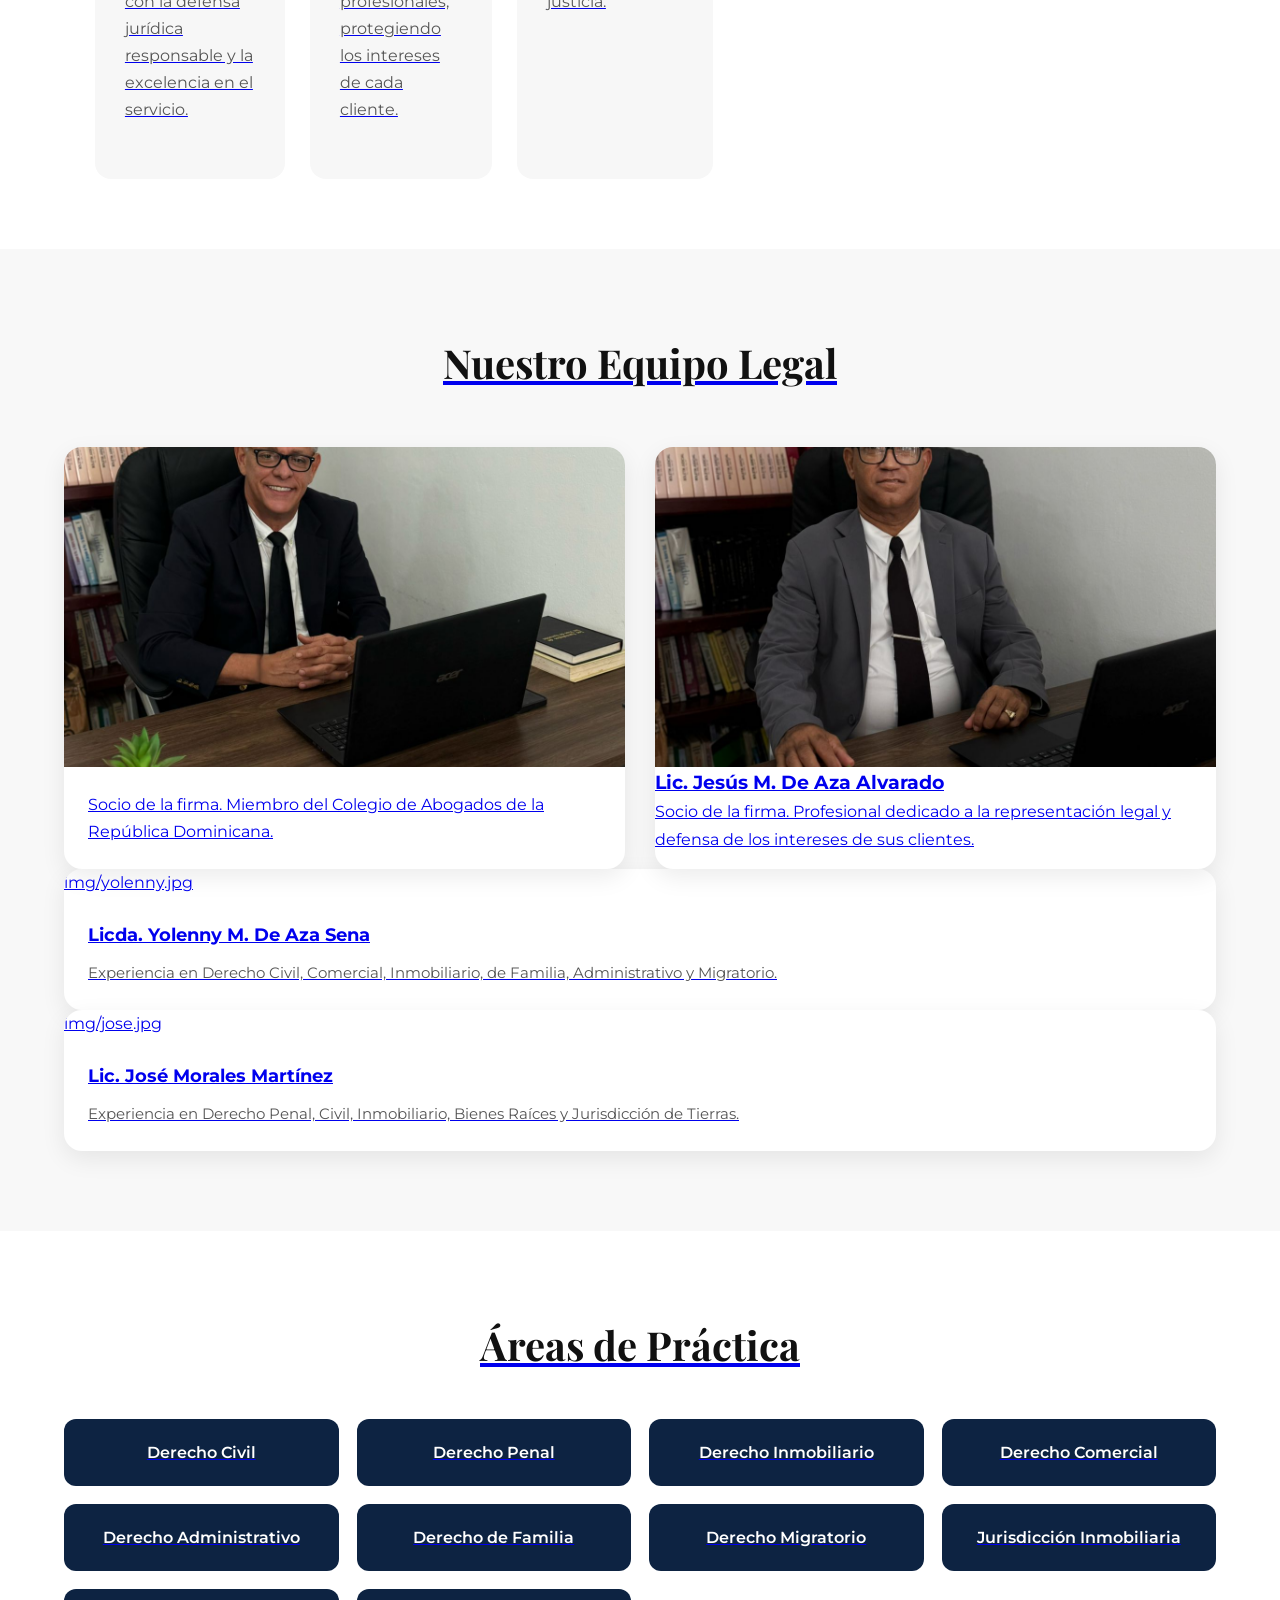
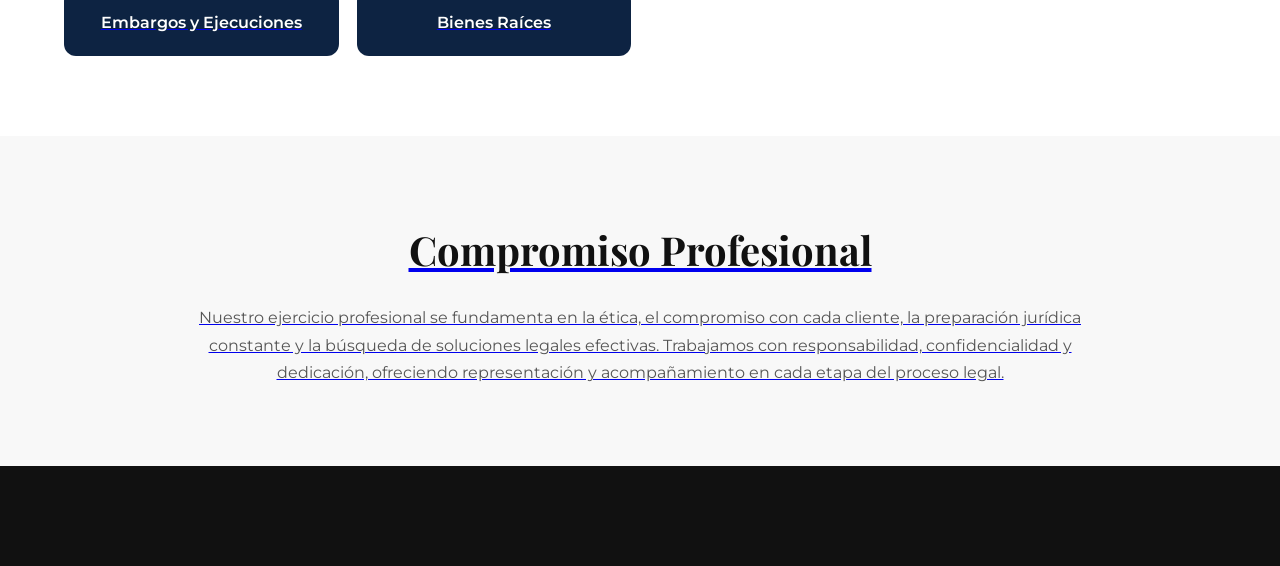
==== commit 6fd4226a: "Update index.html" ====
--- a/index.html
+++ b/index.html
@@ -1,52 +1,529 @@
 <!DOCTYPE html>
 <html lang="es">
 <head>
-<meta charset="UTF-8">
-<meta name="viewport" content="width=device-width, initial-scale=1.0">
-<title>Martínez De Aza & Asociados</title>
-<link rel="preconnect" href="https://fonts.googleapis.com">
-<link rel="preconnect" href="https://fonts.gstatic.com" crossorigin>
-<link href="https://fonts.googleapis.com/css2?family=Playfair+Display:wght@600;700&family=Montserrat:wght@300;400;500;600;700&display=swap" rel="stylesheet">
-<link rel="stylesheet" href="styles.css">
+    <meta charset="UTF-8">
+    <meta name="viewport" content="width=device-width, initial-scale=1.0">
+
+    <title>Martínez De Aza & Asociados | Consultores Legales</title>
+
+    <link rel="preconnect" href="https://fonts.googleapis.com">
+    <link rel="preconnect" href="https://fonts.gstatic.com" crossorigin>
+
+    <link href="https://fonts.googleapis.com/css2?family=Playfair+Display:wght@600;700&family=Montserrat:wght@300;400;500;600;700&display=swap" rel="stylesheet">
+
+    <style>
+
+        *{
+            margin:0;
+            padding:0;
+            box-sizing:border-box;
+        }
+
+        html{
+            scroll-behavior:smooth;
+        }
+
+        body{
+            font-family:'Montserrat',sans-serif;
+            color:#222;
+            background:#f8f8f8;
+            line-height:1.7;
+        }
+
+        img{
+            max-width:100%;
+            display:block;
+        }
+
+        .container{
+            width:min(1200px,90%);
+            margin:auto;
+        }
+
+        .header{
+            background:#ffffff;
+            border-bottom:1px solid #e6e6e6;
+            position:sticky;
+            top:0;
+            z-index:1000;
+        }
+
+        .header-inner{
+            width:min(1200px,90%);
+            margin:auto;
+            display:flex;
+            justify-content:space-between;
+            align-items:center;
+            padding:16px 0;
+        }
+
+        .brand{
+            display:flex;
+            align-items:center;
+            gap:14px;
+            text-decoration:none;
+            color:#111;
+        }
+
+        .brand img{
+            width:52px;
+            height:52px;
+            object-fit:contain;
+        }
+
+        .brand span{
+            font-family:'Playfair Display',serif;
+            font-size:1.1rem;
+            font-weight:700;
+        }
+
+        .menu{
+            display:flex;
+            gap:28px;
+        }
+
+        .menu a{
+            text-decoration:none;
+            color:#222;
+            font-weight:600;
+            font-size:.95rem;
+        }
+
+        .hero{
+            padding:70px 0;
+            background:white;
+        }
+
+        .hero-grid{
+            display:grid;
+            grid-template-columns:1fr 1fr;
+            gap:50px;
+            align-items:center;
+        }
+
+        .hero-content h1{
+            font-family:'Playfair Display',serif;
+            font-size:3.5rem;
+            line-height:1.15;
+            margin-bottom:15px;
+        }
+
+        .hero-content h2{
+            font-size:1.1rem;
+            color:#b88a1d;
+            margin-bottom:20px;
+            font-weight:600;
+        }
+
+        .hero-content p{
+            margin-bottom:25px;
+            color:#555;
+        }
+
+        .hero-image img{
+            border-radius:18px;
+            box-shadow:0 10px 30px rgba(0,0,0,.10);
+        }
+
+        .btn{
+            display:inline-block;
+            background:#b88a1d;
+            color:white;
+            text-decoration:none;
+            padding:14px 24px;
+            border-radius:8px;
+            font-weight:600;
+        }
+
+        section{
+            padding:80px 0;
+        }
+
+        section h2{
+            font-family:'Playfair Display',serif;
+            text-align:center;
+            font-size:2.5rem;
+            margin-bottom:20px;
+            color:#111;
+        }
+
+        .intro-text{
+            text-align:center;
+            max-width:850px;
+            margin:auto;
+            color:#555;
+        }
+
+        .institutional{
+            background:white;
+        }
+
+        .institutional-grid{
+            display:grid;
+            grid-template-columns:repeat(3,1fr);
+            gap:25px;
+            margin-top:40px;
+        }
+
+        .institutional-card{
+            background:#f7f7f7;
+            padding:30px;
+            border-radius:16px;
+        }
+
+        .institutional-card h3{
+            margin-bottom:12px;
+            font-family:'Playfair Display',serif;
+        }
+
+        .team-grid{
+            margin-top:50px;
+            display:grid;
+            grid-template-columns:repeat(auto-fit,minmax(250px,1fr));
+            gap:30px;
+        }
+
+        .card{
+            background:white;
+            border-radius:18px;
+            overflow:hidden;
+            box-shadow:0 8px 25px rgba(0,0,0,.08);
+        }
+
+        .card img{
+            width:100%;
+            height:320px;
+            object-fit:cover;
+        }
+
+        .card-content{
+            padding:24px;
+        }
+
+        .card-content h3{
+            margin-bottom:10px;
+            font-size:1.1rem;
+        }
+
+        .card-content p{
+            color:#555;
+            font-size:.95rem;
+        }
+
+        .areas{
+            background:white;
+        }
+
+        .areas-grid{
+            margin-top:40px;
+            display:grid;
+            grid-template-columns:repeat(auto-fit,minmax(220px,1fr));
+            gap:18px;
+        }
+
+        .area{
+            background:#0d2342;
+            color:white;
+            text-align:center;
+            padding:20px;
+            border-radius:12px;
+            font-weight:600;
+        }
+
+        .closing{
+            text-align:center;
+        }
+
+        .closing p{
+            max-width:900px;
+            margin:auto;
+            color:#555;
+        }
+
+        footer{
+            background:#111;
+            color:white;
+            text-align:center;
+            padding:50px 20px;
+        }
+
+        footer img{
+            width:80px;
+            margin:0 auto 15px;
+        }
+
+        footer h3{
+            font-family:'Playfair Display',serif;
+            margin-bottom:10px;
+        }
+
+        footer p{
+            color:#d0d0d0;
+        }
+
+        @media(max-width:900px){
+
+            .hero-grid{
+                grid-template-columns:1fr;
+            }
+
+            .institutional-grid{
+                grid-template-columns:1fr;
+            }
+
+            .hero-content h1{
+                font-size:2.5rem;
+                text-align:center;
+            }
+
+            .hero-content h2,
+            .hero-content p{
+                text-align:center;
+            }
+
+            .hero-content{
+                text-align:center;
+            }
+
+            .header-inner{
+                flex-direction:column;
+                gap:15px;
+            }
+
+            .menu{
+                flex-wrap:wrap;
+                justify-content:center;
+            }
+
+        }
+
+    </style>
 </head>
+
 <body>
+
 <header class="header">
-<a class="brand" href="#inicio">
-<img src="img/logo.png" alt="Logo">
-<span>Martínez De Aza & Asociados</span>
-</a>
-<nav class="menu">
-<a href="#inicio">Inicio</a>
-<a href="#firma">La Firma</a>
-<a href="#equipo">Equipo</a>
-<a href="#areas">Servicios</a>
-<a href="#contacto">Contacto</a>
-</nav>
+    <div class="header-inner">
+
+        #inicio
+            img/logo.png
+            <span>Martínez De Aza &amp; Asociados</span>
+        </a>
+
+        <nav class="menu">
+            #inicioInicio</a>
+            #firmaLa Firma</a>
+            #equipoEquipo</a>
+            #areasÁreas de Práctica</a>
+            #institucionalCompromiso</a>
+        </nav>
+
+    </div>
 </header>
-<section id="inicio" class="hero">
-<div class="hero-content">
-<img class="hero-logo" src="img/logo.png" alt="Logo">
-<h1>Martínez De Aza & Asociados</h1>
-<h2>Consultores Legales desde 1999</h2>
-<p>Asesoría jurídica, representación legal y acompañamiento profesional para personas, familias y empresas.</p>
-<a href="#contacto" class="btn">Solicitar Consulta</a>
-</div>
-</section>
-<section id="firma" class="firma">
-<div class="container">
-<h2>La Firma</h2>
-<p>Martínez De Aza & Asociados ofrece servicios legales con profesionalismo, ética y compromiso, brindando soluciones jurídicas efectivas en diversas áreas del Derecho.</p>
-</div>
-</section>
-<section class="equipo-portada"><img src="img/equipo.jpg" alt="Equipo"></section>
-<section id="equipo" class="equipo"><div class="container"><h2>Nuestro Equipo</h2><div class="team-grid">
-<article class="card"><img src="img/rafael.jpg" alt="Rafael"><div class="card-content"><h3>Lic. Rafael A. Martínez Candelario</h3><p>Socio</p></div></article>
-<article class="card"><img src="img/jesus.jpg" alt="Jesús"><div class="card-content"><h3>Lic. Jesús M. De Aza Alvarado</h3><p>Socio</p></div></article>
-<article class="card"><img src="img/yolenny.jpg" alt="Yolenny"><div class="card-content"><h3>Licda. Yolenny M. De Aza Sena</h3><p>Abogada</p></div></article>
-<article class="card"><img src="img/jose.jpg" alt="José"><div class="card-content"><h3>Lic. José Morales Martínez</h3><p>Abogado</p></div></article>
-</div></div></section>
-<section id="areas" class="areas"><div class="container"><h2>Áreas de Práctica</h2><div class="areas-grid"><div class="area">Derecho Civil</div><div class="area">Derecho Penal</div><div class="area">Derecho Inmobiliario</div><div class="area">Derecho Comercial</div><div class="area">Derecho Administrativo</div><div class="area">Derecho de Familia</div><div class="area">Derecho Migratorio</div><div class="area">Embargos y Ejecuciones</div></div></div></section>
-<section id="contacto" class="contacto"><div class="container"><h2>Contacto</h2></div></section>
-<footer><img src="img/logo.png" alt="Logo"><h3>Martínez De Aza & Asociados</h3><p>Consultores Legales desde 1999</p></footer>
-<script src="script.js"></script>
-</body></html>
+
+<main>
+
+    <section id="inicio" class="hero">
+
+        <div class="container">
+
+            <div class="hero-grid">
+
+                <div class="hero-content">
+
+                    <h1>Martínez De Aza &amp; Asociados</h1>
+
+                    <h2>Consultores Legales desde 1999</h2>
+
+                    <p>
+                        Firma jurídica comprometida con la excelencia profesional,
+                        la ética, la representación legal efectiva y la protección
+                        de los derechos e intereses de sus clientes.
+                    </p>
+
+                    <a href="#                      Conozca Nuestro Equipo
+                    </a>
+
+                </div>
+
+                <figure class="hero-image">
+                    <img src="img/equipo.jpg" alt="Equipo profesional de Martínez De Aza & /div>
+
+    </section>
+
+    <section id="firma" class="institutional">
+
+        <div class="container">
+
+            <h2>Quiénes Somos</h2>
+
+            <p class="intro-text">
+                Martínez De Aza &amp; Asociados ofrece servicios legales con profesionalismo,
+                ética y compromiso, brindando soluciones jurídicas efectivas en diversas áreas
+                del Derecho mediante una atención personalizada y cercana.
+            </p>
+
+            <div class="institutional-grid">
+
+                <article class="institutional-card">
+                    <h3>Historia</h3>
+                    <p>
+                        Consultores legales con trayectoria profesional desde 1999,
+                        comprometidos con la defensa jurídica responsable y la excelencia
+                        en el servicio.
+                    </p>
+                </article>
+
+                <article class="institutional-card">
+                    <h3>Misión</h3>
+                    <p>
+                        Brindar asesoría y representación legal con altos estándares
+                        éticos y profesionales, protegiendo los intereses de cada cliente.
+                    </p>
+                </article>
+
+                <article class="institutional-card">
+                    <h3>Valores</h3>
+                    <p>
+                        Ética profesional, responsabilidad, integridad, confidencialidad,
+                        compromiso y respeto por la justicia.
+                    </p>
+                </article>
+
+            </div>
+
+        </div>
+
+    </section>
+
+    <section id="equipo">
+
+        <div class="container">
+
+            <h2>Nuestro Equipo Legal</h2>
+
+            <div class="team-grid">
+
+                <article class="card">
+
+                    <img src="img/rafael.jpg" alt="Fotografía profesional de Rafael A. Martínez Candelario">
+
+                    <div class="card-content">
+
+                                                   Socio de la firma. Miembro del Colegio de Abogados de la República Dominicana.
+                        </p>
+
+                    </div>
+
+                </article>
+
+                <article class="card">
+
+                    <img src="img/jesus.jpg" alt="Fotografía profesional detent">
+
+                        <h3>Lic. Jesús M. De Aza Alvarado</h3>
+
+                        <p>
+                            Socio de la firma. Profesional dedicado a la representación
+                            legal y defensa de los intereses de sus clientes.
+                        </p>
+
+                    </div>
+
+                </article>
+
+                <article class="card">
+
+                    img/yolenny.jpg
+
+                    <div class="card-content">
+
+                        <h3>Licda. Yolenny M. De Aza Sena</h3>
+
+                        <p>
+                            Experiencia en Derecho Civil, Comercial, Inmobiliario,
+                            de Familia, Administrativo y Migratorio.
+                        </p>
+
+                    </div>
+
+                </article>
+
+                <article class="card">
+
+                    img/jose.jpg
+
+                    <div class="card-content">
+
+                        <h3>Lic. José Morales Martínez</h3>
+
+                        <p>
+                            Experiencia en Derecho Penal, Civil, Inmobiliario,
+                            Bienes Raíces y Jurisdicción de Tierras.
+                        </p>
+
+                    </div>
+
+                </article>
+
+            </div>
+
+        </div>
+
+    </section>
+
+    <section id="areas" class="areas">
+
+        <div class="container">
+
+            <h2>Áreas de Práctica</h2>
+
+            <div class="areas-grid">
+
+                <div class="area">Derecho Civil</div>
+                <div class="area">Derecho Penal</div>
+                <div class="area">Derecho Inmobiliario</div>
+                <div class="area">Derecho Comercial</div>
+                <div class="area">Derecho Administrativo</div>
+                <div class="area">Derecho de Familia</div>
+                <div class="area">Derecho Migratorio</div>
+                <div class="area">Jurisdicción Inmobiliaria</div>
+                <div class="area">Embargos y Ejecuciones</div>
+                <div class="area">Bienes Raíces</div>
+
+            </div>
+
+        </div>
+
+    </section>
+
+    <section id="institucional" class="closing">
+
+        <div class="container">
+
+            <h2>Compromiso Profesional</h2>
+
+            <p>
+                Nuestro ejercicio profesional se fundamenta en la ética, el compromiso
+                con cada cliente, la preparación jurídica constante y la búsqueda de
+                soluciones legales efectivas. Trabajamos con responsabilidad, confidencialidad
+                y dedicación, ofreciendo representación y acompañamiento en cada etapa del proceso legal.
+            </p>
+
+        </div>
+
+    </section>
+
+</main>
+
+<footer>
+
+    <img src="img
+    <h3>Martínez De Aza &amp; Asociados</h3>
+
+    <p>Consultores Legales desde 1999</p>
+
+</footer>
+
+</body>
+</html>
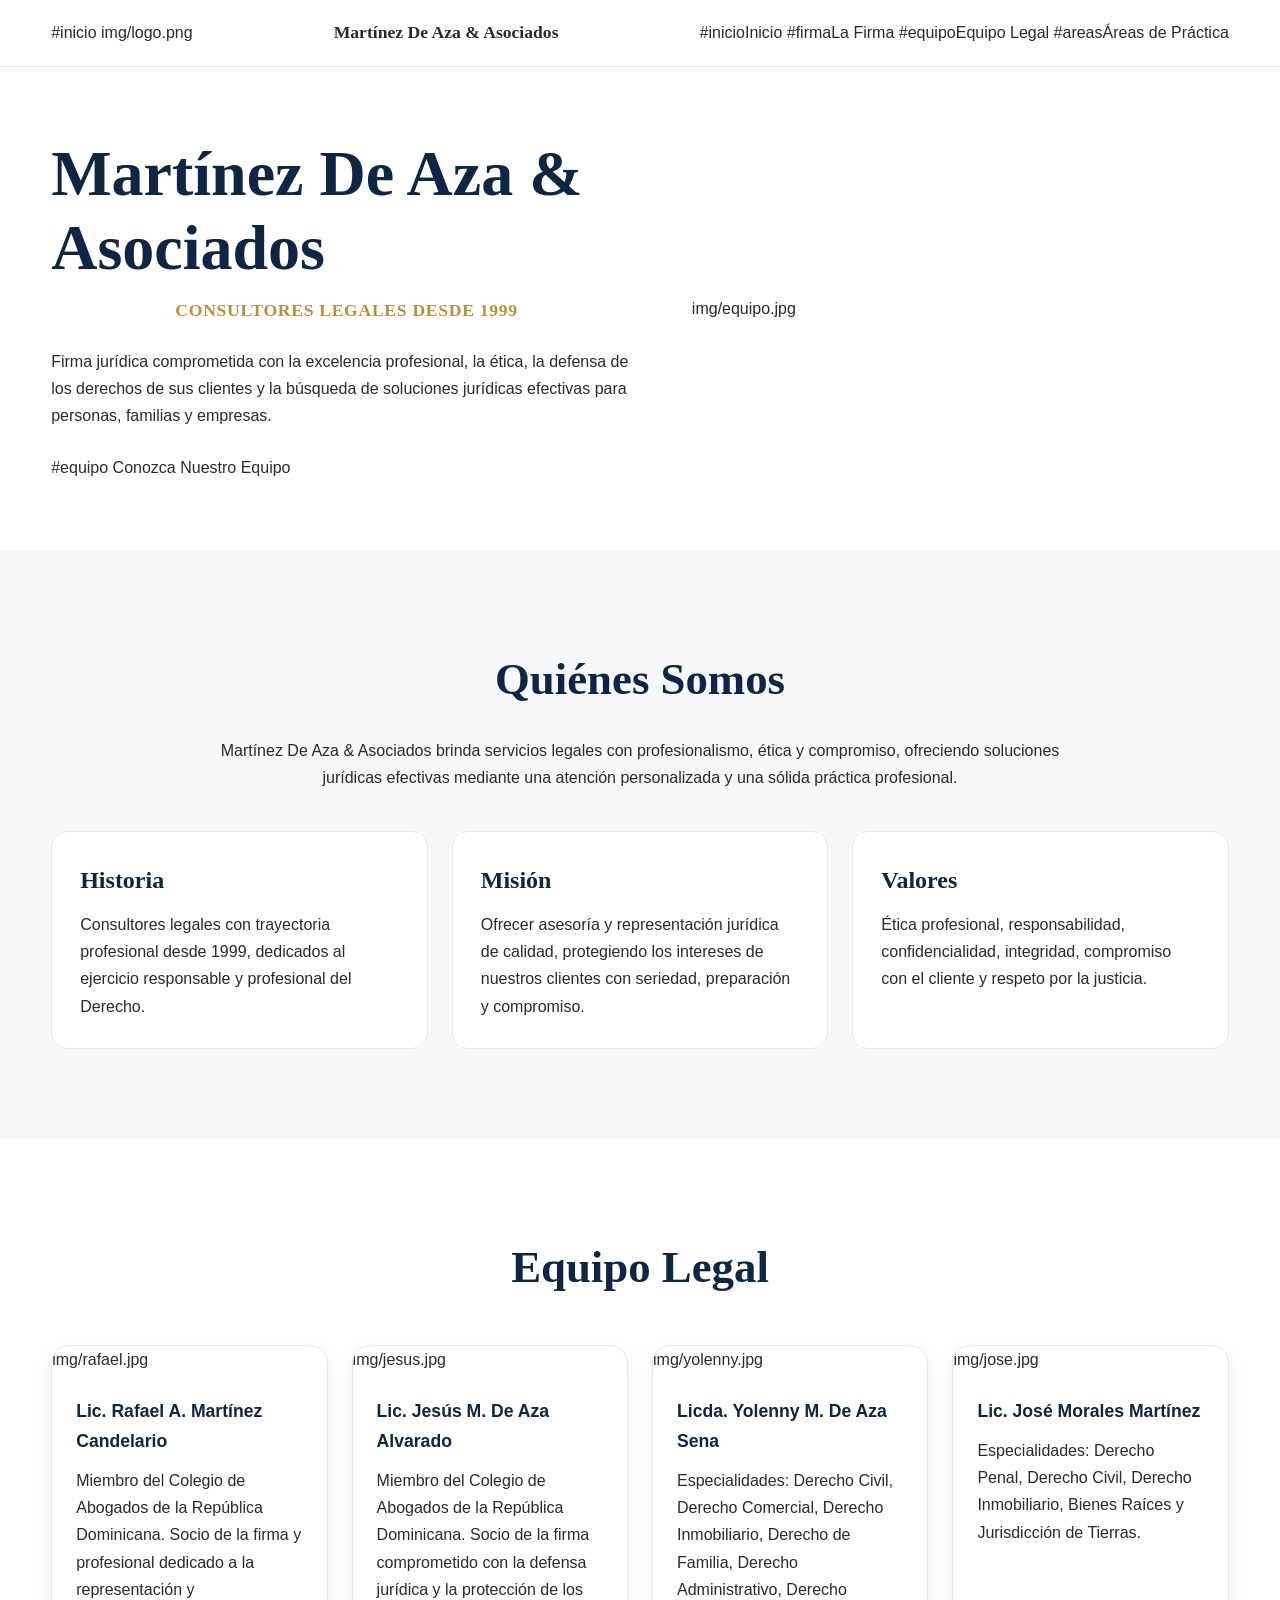
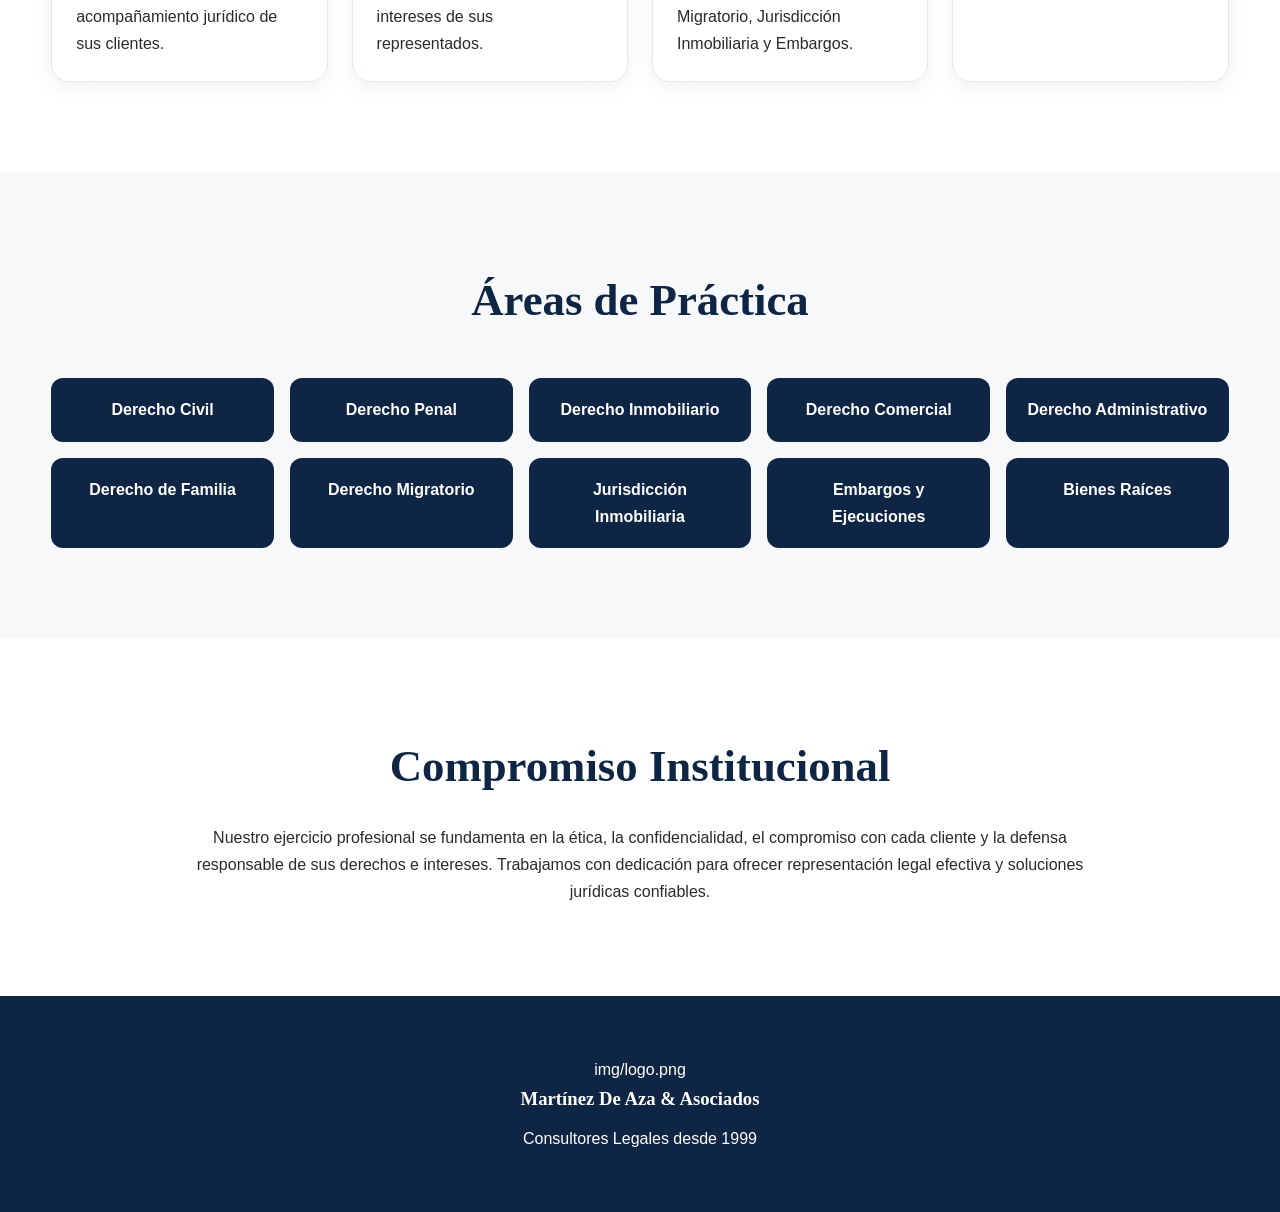
==== commit 9482d845: "Update index.html" ====
--- a/index.html
+++ b/index.html
@@ -8,10 +8,17 @@
 
     <link rel="preconnect" href="https://fonts.googleapis.com">
     <link rel="preconnect" href="https://fonts.gstatic.com" crossorigin>
-
-    <link href="https://fonts.googleapis.com/css2?family=Playfair+Display:wght@600;700&family=Montserrat:wght@300;400;500;600;700&display=swap" rel="stylesheet">
+    <link href="https://fonts.googleapis.com">
 
     <style>
+        :root{
+            --navy:#0f2544;
+            --gold:#b7903c;
+            --light:#f7f8fa;
+            --white:#ffffff;
+            --text:#2a2a2a;
+            --border:#e6e8eb;
+        }
 
         *{
             margin:0;
@@ -24,37 +31,36 @@
         }
 
         body{
-            font-family:'Montserrat',sans-serif;
-            color:#222;
-            background:#f8f8f8;
+            font-family:'Inter',sans-serif;
+            font-size:16px;
             line-height:1.7;
+            color:var(--text);
+            background:var(--light);
         }
 
         img{
+            display:block;
             max-width:100%;
-            display:block;
         }
 
         .container{
-            width:min(1200px,90%);
-            margin:auto;
+            width:min(1200px,92%);
+            margin:0 auto;
         }
 
         .header{
-            background:#ffffff;
-            border-bottom:1px solid #e6e6e6;
+            background:var(--white);
+            border-bottom:1px solid var(--border);
             position:sticky;
             top:0;
-            z-index:1000;
+            z-index:100;
         }
 
         .header-inner{
-            width:min(1200px,90%);
-            margin:auto;
             display:flex;
             justify-content:space-between;
             align-items:center;
-            padding:16px 0;
+            padding:18px 0;
         }
 
         .brand{
@@ -71,123 +77,129 @@
             object-fit:contain;
         }
 
-        .brand span{
+        .brand-text{
             font-family:'Playfair Display',serif;
+            font-weight:700;
             font-size:1.1rem;
-            font-weight:700;
         }
 
         .menu{
             display:flex;
-            gap:28px;
+            gap:30px;
         }
 
         .menu a{
             text-decoration:none;
-            color:#222;
+            color:var(--text);
             font-weight:600;
-            font-size:.95rem;
         }
 
         .hero{
             padding:70px 0;
-            background:white;
+            background:var(--white);
         }
 
         .hero-grid{
             display:grid;
-            grid-template-columns:1fr 1fr;
+            grid-template-columns:1.1fr 1fr;
             gap:50px;
             align-items:center;
         }
 
         .hero-content h1{
             font-family:'Playfair Display',serif;
-            font-size:3.5rem;
+            font-size:clamp(3rem,5vw,4rem);
             line-height:1.15;
-            margin-bottom:15px;
+            color:var(--navy);
+            margin-bottom:12px;
         }
 
         .hero-content h2{
             font-size:1.1rem;
-            color:#b88a1d;
-            margin-bottom:20px;
-            font-weight:600;
+            color:var(--gold);
+            margin-bottom:22px;
+            font-weight:700;
+            letter-spacing:.04em;
         }
 
         .hero-content p{
-            margin-bottom:25px;
-            color:#555;
+            max-width:650px;
+            margin-bottom:24px;
         }
 
         .hero-image img{
             border-radius:18px;
-            box-shadow:0 10px 30px rgba(0,0,0,.10);
+            box-shadow:0 15px 40px rgba(0,0,0,.12);
         }
 
         .btn{
             display:inline-block;
-            background:#b88a1d;
-            color:white;
+            background:var(--navy);
+            color:#fff;
             text-decoration:none;
-            padding:14px 24px;
+            padding:14px 26px;
             border-radius:8px;
             font-weight:600;
         }
 
         section{
-            padding:80px 0;
-        }
-
-        section h2{
+            padding:90px 0;
+        }
+
+        h2{
             font-family:'Playfair Display',serif;
+            font-size:clamp(2.2rem,4vw,2.8rem);
+            color:var(--navy);
             text-align:center;
-            font-size:2.5rem;
             margin-bottom:20px;
-            color:#111;
-        }
-
-        .intro-text{
+        }
+
+        .section-intro{
             text-align:center;
             max-width:850px;
-            margin:auto;
-            color:#555;
-        }
-
-        .institutional{
-            background:white;
-        }
-
-        .institutional-grid{
+            margin:0 auto 40px;
+        }
+
+        .about-grid{
             display:grid;
             grid-template-columns:repeat(3,1fr);
-            gap:25px;
+            gap:24px;
             margin-top:40px;
         }
 
-        .institutional-card{
-            background:#f7f7f7;
-            padding:30px;
+        .about-card{
+            background:var(--white);
+            border:1px solid var(--border);
             border-radius:16px;
-        }
-
-        .institutional-card h3{
-            margin-bottom:12px;
+            padding:28px;
+        }
+
+        .about-card h3{
             font-family:'Playfair Display',serif;
+            font-size:1.5rem;
+            color:var(--navy);
+            margin-bottom:10px;
+        }
+
+        .team{
+            background:var(--white);
         }
 
         .team-grid{
-            margin-top:50px;
             display:grid;
-            grid-template-columns:repeat(auto-fit,minmax(250px,1fr));
-            gap:30px;
+            grid-template-columns:repeat(4,1fr);
+            gap:24px;
+            margin-top:40px;
         }
 
         .card{
-            background:white;
+            background:var(--white);
+            border:1px solid var(--border);
             border-radius:18px;
             overflow:hidden;
-            box-shadow:0 8px 25px rgba(0,0,0,.08);
+            box-shadow:0 6px 20px rgba(0,0,0,.06);
+            display:flex;
+            flex-direction:column;
         }
 
         .card img{
@@ -198,58 +210,58 @@
 
         .card-content{
             padding:24px;
+            height:100%;
         }
 
         .card-content h3{
+            font-size:1.1rem;
             margin-bottom:10px;
-            font-size:1.1rem;
-        }
-
-        .card-content p{
-            color:#555;
-            font-size:.95rem;
-        }
-
-        .areas{
-            background:white;
+            color:var(--navy);
+        }
+
+        .card-content strong{
+            display:block;
+            margin-top:10px;
+            color:var(--gold);
+            font-size:.9rem;
         }
 
         .areas-grid{
+            display:grid;
+            grid-template-columns:repeat(5,1fr);
+            gap:16px;
             margin-top:40px;
-            display:grid;
-            grid-template-columns:repeat(auto-fit,minmax(220px,1fr));
-            gap:18px;
         }
 
         .area{
-            background:#0d2342;
+            background:var(--navy);
+            color:white;
+            border-radius:12px;
+            text-align:center;
+            padding:18px;
+            font-weight:600;
+        }
+
+        .closing{
+            background:var(--white);
+        }
+
+        .closing-box{
+            max-width:900px;
+            margin:0 auto;
+            text-align:center;
+        }
+
+        footer{
+            background:var(--navy);
             color:white;
             text-align:center;
-            padding:20px;
-            border-radius:12px;
-            font-weight:600;
-        }
-
-        .closing{
-            text-align:center;
-        }
-
-        .closing p{
-            max-width:900px;
-            margin:auto;
-            color:#555;
-        }
-
-        footer{
-            background:#111;
-            color:white;
-            text-align:center;
-            padding:50px 20px;
+            padding:60px 20px;
         }
 
         footer img{
             width:80px;
-            margin:0 auto 15px;
+            margin:0 auto 16px;
         }
 
         footer h3{
@@ -257,33 +269,26 @@
             margin-bottom:10px;
         }
 
-        footer p{
-            color:#d0d0d0;
-        }
-
-        @media(max-width:900px){
+        @media (max-width:1024px){
 
             .hero-grid{
                 grid-template-columns:1fr;
             }
 
-            .institutional-grid{
+            .team-grid{
+                grid-template-columns:repeat(2,1fr);
+            }
+
+            .areas-grid{
+                grid-template-columns:repeat(3,1fr);
+            }
+
+            .about-grid{
                 grid-template-columns:1fr;
             }
-
-            .hero-content h1{
-                font-size:2.5rem;
-                text-align:center;
-            }
-
-            .hero-content h2,
-            .hero-content p{
-                text-align:center;
-            }
-
-            .hero-content{
-                text-align:center;
-            }
+        }
+
+        @media (max-width:768px){
 
             .header-inner{
                 flex-direction:column;
@@ -293,29 +298,46 @@
             .menu{
                 flex-wrap:wrap;
                 justify-content:center;
-            }
-
-        }
-
+                gap:16px;
+            }
+
+            .team-grid{
+                grid-template-columns:1fr;
+            }
+
+            .areas-grid{
+                grid-template-columns:1fr 1fr;
+            }
+
+            section{
+                padding:70px 0;
+            }
+        }
+
+        @media (max-width:480px){
+
+            .areas-grid{
+                grid-template-columns:1fr;
+            }
+        }
     </style>
 </head>
 
 <body>
 
 <header class="header">
-    <div class="header-inner">
+    <div class="container header-inner">
 
         #inicio
             img/logo.png
-            <span>Martínez De Aza &amp; Asociados</span>
+            <span class="brand-text">Martínez De Aza &amp; Asociados</span>
         </a>
 
         <nav class="menu">
             #inicioInicio</a>
             #firmaLa Firma</a>
-            #equipoEquipo</a>
+            #equipoEquipo Legal</a>
             #areasÁreas de Práctica</a>
-            #institucionalCompromiso</a>
         </nav>
 
     </div>
@@ -323,7 +345,7 @@
 
 <main>
 
-    <section id="inicio" class="hero">
+    <section class="hero" id="inicio">
 
         <div class="container">
 
@@ -333,60 +355,66 @@
 
                     <h1>Martínez De Aza &amp; Asociados</h1>
 
-                    <h2>Consultores Legales desde 1999</h2>
+                    <h2>CONSULTORES LEGALES DESDE 1999</h2>
 
                     <p>
-                        Firma jurídica comprometida con la excelencia profesional,
-                        la ética, la representación legal efectiva y la protección
-                        de los derechos e intereses de sus clientes.
+                        Firma jurídica comprometida con la excelencia profesional, la ética,
+                        la defensa de los derechos de sus clientes y la búsqueda de soluciones
+                        jurídicas efectivas para personas, familias y empresas.
                     </p>
 
-                    <a href="#                      Conozca Nuestro Equipo
+                    #equipo
+                        Conozca Nuestro Equipo
                     </a>
 
                 </div>
 
                 <figure class="hero-image">
-                    <img src="img/equipo.jpg" alt="Equipo profesional de Martínez De Aza & /div>
+                    img/equipo.jpg
+                </figure>
+
+            </div>
+
+        </div>
 
     </section>
 
-    <section id="firma" class="institutional">
+    <section id="firma">
 
         <div class="container">
 
             <h2>Quiénes Somos</h2>
 
-            <p class="intro-text">
-                Martínez De Aza &amp; Asociados ofrece servicios legales con profesionalismo,
-                ética y compromiso, brindando soluciones jurídicas efectivas en diversas áreas
-                del Derecho mediante una atención personalizada y cercana.
+            <p class="section-intro">
+                Martínez De Aza &amp; Asociados brinda servicios legales con profesionalismo,
+                ética y compromiso, ofreciendo soluciones jurídicas efectivas mediante una
+                atención personalizada y una sólida práctica profesional.
             </p>
 
-            <div class="institutional-grid">
-
-                <article class="institutional-card">
+            <div class="about-grid">
+
+                <article class="about-card">
                     <h3>Historia</h3>
                     <p>
                         Consultores legales con trayectoria profesional desde 1999,
-                        comprometidos con la defensa jurídica responsable y la excelencia
-                        en el servicio.
+                        dedicados al ejercicio responsable y profesional del Derecho.
                     </p>
                 </article>
 
-                <article class="institutional-card">
+                <article class="about-card">
                     <h3>Misión</h3>
                     <p>
-                        Brindar asesoría y representación legal con altos estándares
-                        éticos y profesionales, protegiendo los intereses de cada cliente.
+                        Ofrecer asesoría y representación jurídica de calidad,
+                        protegiendo los intereses de nuestros clientes con seriedad,
+                        preparación y compromiso.
                     </p>
                 </article>
 
-                <article class="institutional-card">
+                <article class="about-card">
                     <h3>Valores</h3>
                     <p>
-                        Ética profesional, responsabilidad, integridad, confidencialidad,
-                        compromiso y respeto por la justicia.
+                        Ética profesional, responsabilidad, confidencialidad,
+                        integridad, compromiso con el cliente y respeto por la justicia.
                     </p>
                 </article>
 
@@ -396,21 +424,26 @@
 
     </section>
 
-    <section id="equipo">
+    <section id="equipo" class="team">
 
         <div class="container">
 
-            <h2>Nuestro Equipo Legal</h2>
+            <h2>Equipo Legal</h2>
 
             <div class="team-grid">
 
                 <article class="card">
 
-                    <img src="img/rafael.jpg" alt="Fotografía profesional de Rafael A. Martínez Candelario">
+                    img/rafael.jpg
 
                     <div class="card-content">
 
-                                                   Socio de la firma. Miembro del Colegio de Abogados de la República Dominicana.
+                        <h3>Lic. Rafael A. Martínez Candelario</h3>
+
+                        <p>
+                            Miembro del Colegio de Abogados de la República Dominicana.
+                            Socio de la firma y profesional dedicado a la representación
+                            y acompañamiento jurídico de sus clientes.
                         </p>
 
                     </div>
@@ -419,13 +452,16 @@
 
                 <article class="card">
 
-                    <img src="img/jesus.jpg" alt="Fotografía profesional detent">
+                    img/jesus.jpg
+
+                    <div class="card-content">
 
                         <h3>Lic. Jesús M. De Aza Alvarado</h3>
 
                         <p>
-                            Socio de la firma. Profesional dedicado a la representación
-                            legal y defensa de los intereses de sus clientes.
+                            Miembro del Colegio de Abogados de la República Dominicana.
+                            Socio de la firma comprometido con la defensa jurídica y la
+                            protección de los intereses de sus representados.
                         </p>
 
                     </div>
@@ -441,8 +477,10 @@
                         <h3>Licda. Yolenny M. De Aza Sena</h3>
 
                         <p>
-                            Experiencia en Derecho Civil, Comercial, Inmobiliario,
-                            de Familia, Administrativo y Migratorio.
+                            Especialidades: Derecho Civil, Derecho Comercial,
+                            Derecho Inmobiliario, Derecho de Familia,
+                            Derecho Administrativo, Derecho Migratorio,
+                            Jurisdicción Inmobiliaria y Embargos.
                         </p>
 
                     </div>
@@ -458,8 +496,9 @@
                         <h3>Lic. José Morales Martínez</h3>
 
                         <p>
-                            Experiencia en Derecho Penal, Civil, Inmobiliario,
-                            Bienes Raíces y Jurisdicción de Tierras.
+                            Especialidades: Derecho Penal, Derecho Civil,
+                            Derecho Inmobiliario, Bienes Raíces
+                            y Jurisdicción de Tierras.
                         </p>
 
                     </div>
@@ -472,7 +511,7 @@
 
     </section>
 
-    <section id="areas" class="areas">
+    <section id="areas">
 
         <div class="container">
 
@@ -497,18 +536,23 @@
 
     </section>
 
-    <section id="institucional" class="closing">
+    <section class="closing">
 
         <div class="container">
 
-            <h2>Compromiso Profesional</h2>
-
-            <p>
-                Nuestro ejercicio profesional se fundamenta en la ética, el compromiso
-                con cada cliente, la preparación jurídica constante y la búsqueda de
-                soluciones legales efectivas. Trabajamos con responsabilidad, confidencialidad
-                y dedicación, ofreciendo representación y acompañamiento en cada etapa del proceso legal.
-            </p>
+            <div class="closing-box">
+
+                <h2>Compromiso Institucional</h2>
+
+                <p>
+                    Nuestro ejercicio profesional se fundamenta en la ética,
+                    la confidencialidad, el compromiso con cada cliente y la
+                    defensa responsable de sus derechos e intereses. Trabajamos
+                    con dedicación para ofrecer representación legal efectiva y
+                    soluciones jurídicas confiables.
+                </p>
+
+            </div>
 
         </div>
 
@@ -518,10 +562,13 @@
 
 <footer>
 
-    <img src="img
+    img/logo.png
+
     <h3>Martínez De Aza &amp; Asociados</h3>
 
-    <p>Consultores Legales desde 1999</p>
+    <p>
+        Consultores Legales desde 1999
+    </p>
 
 </footer>
 
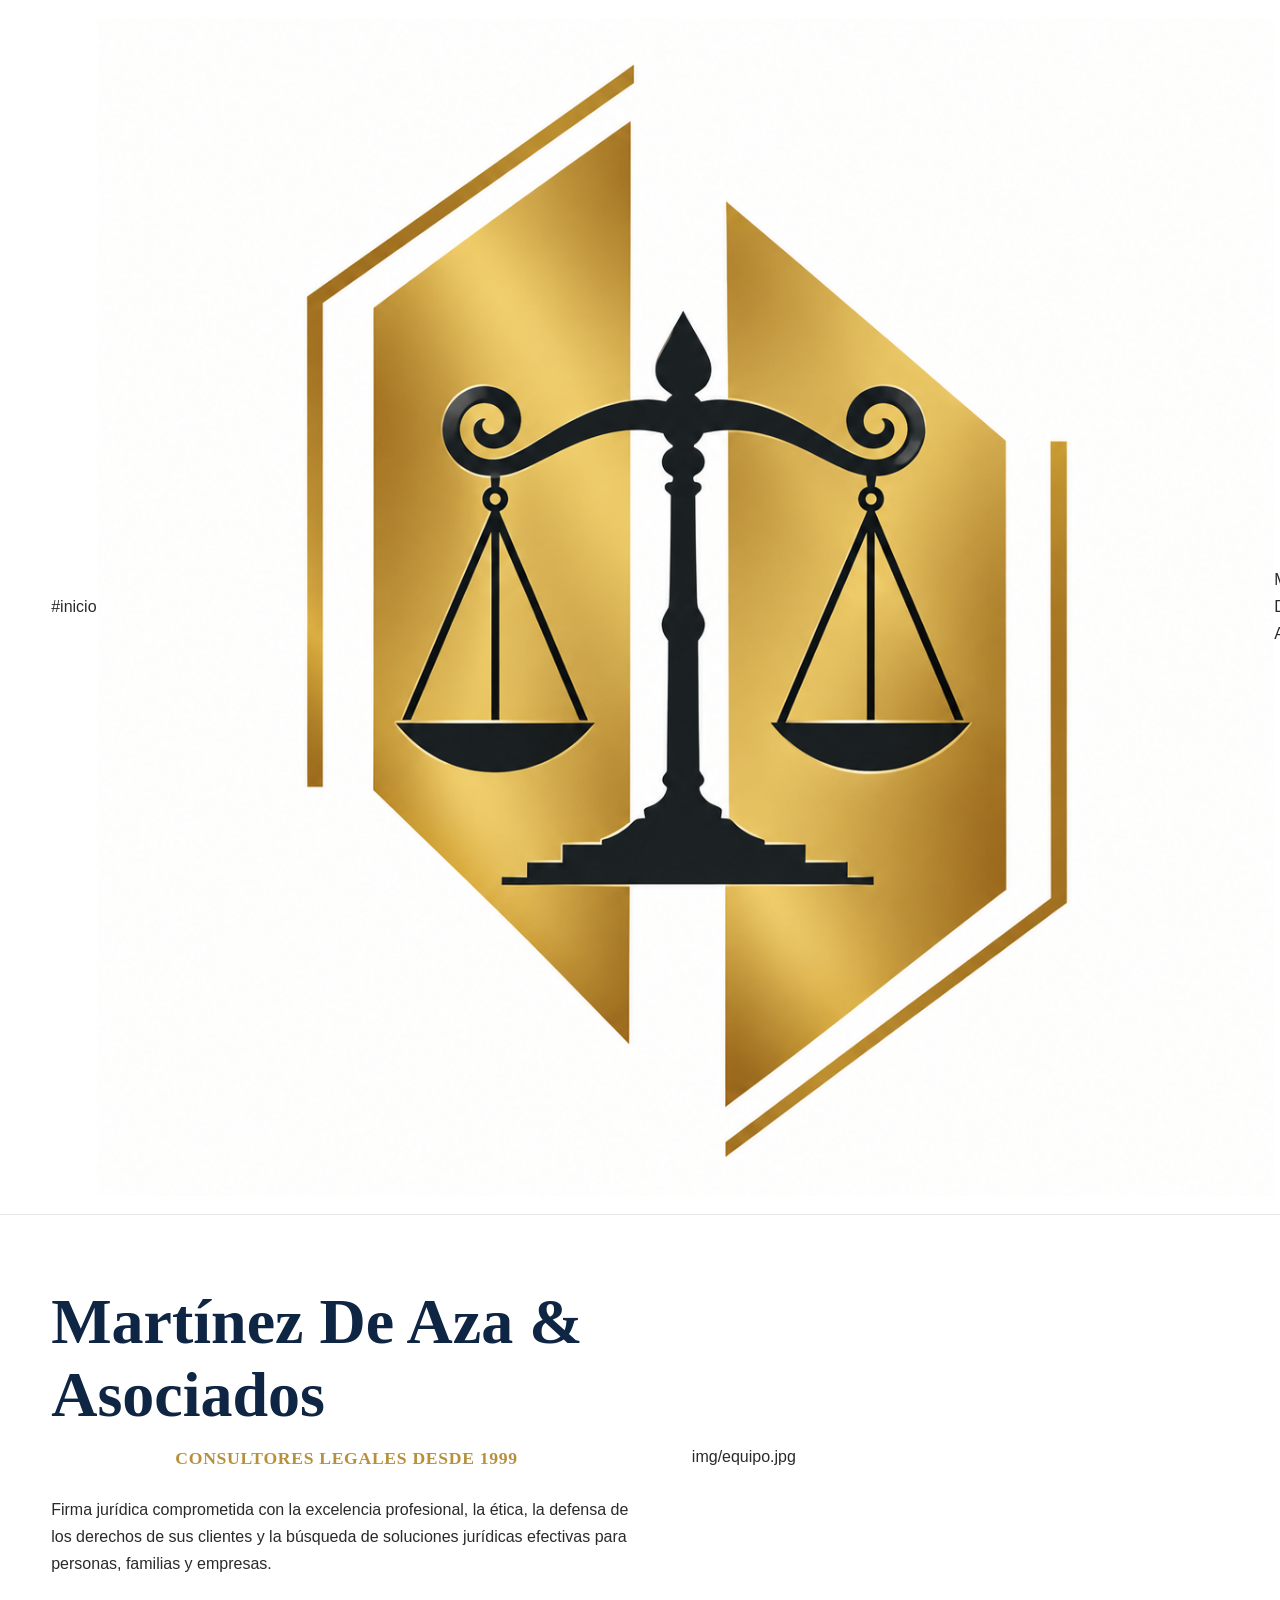
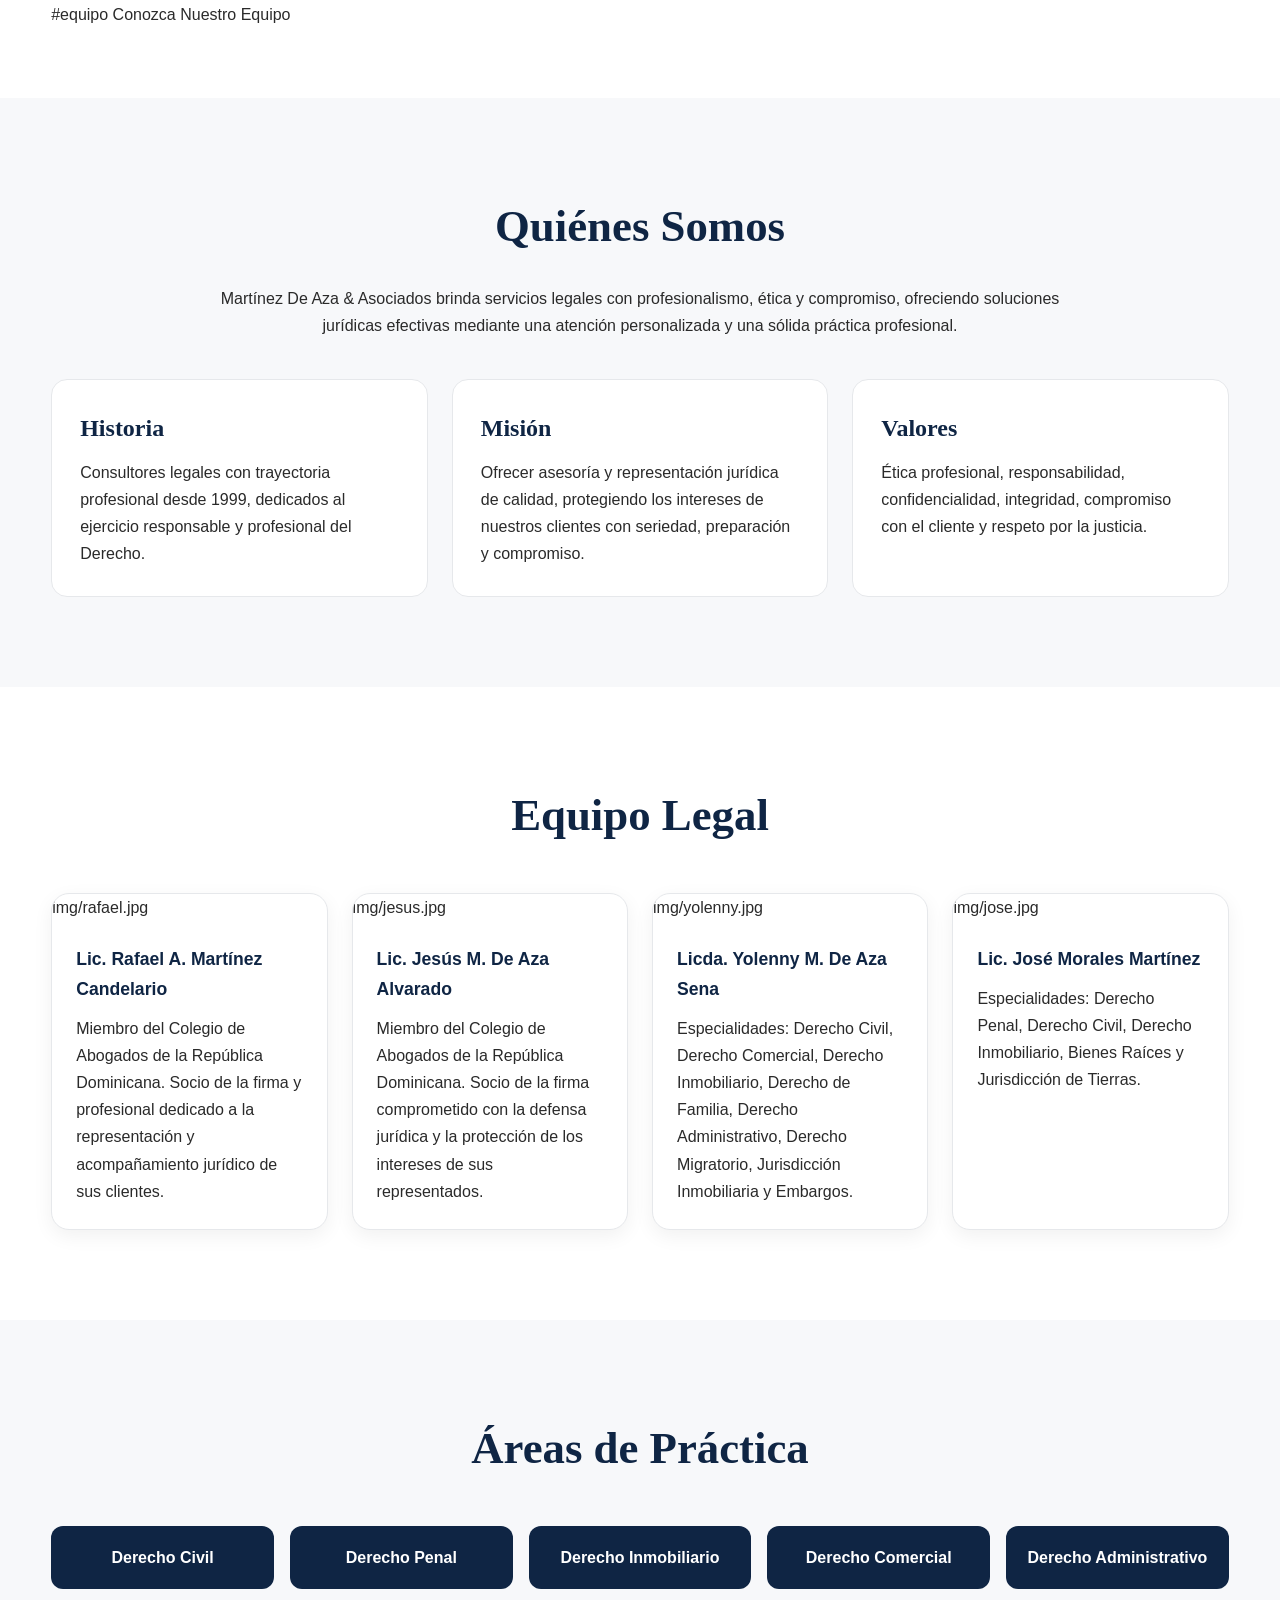
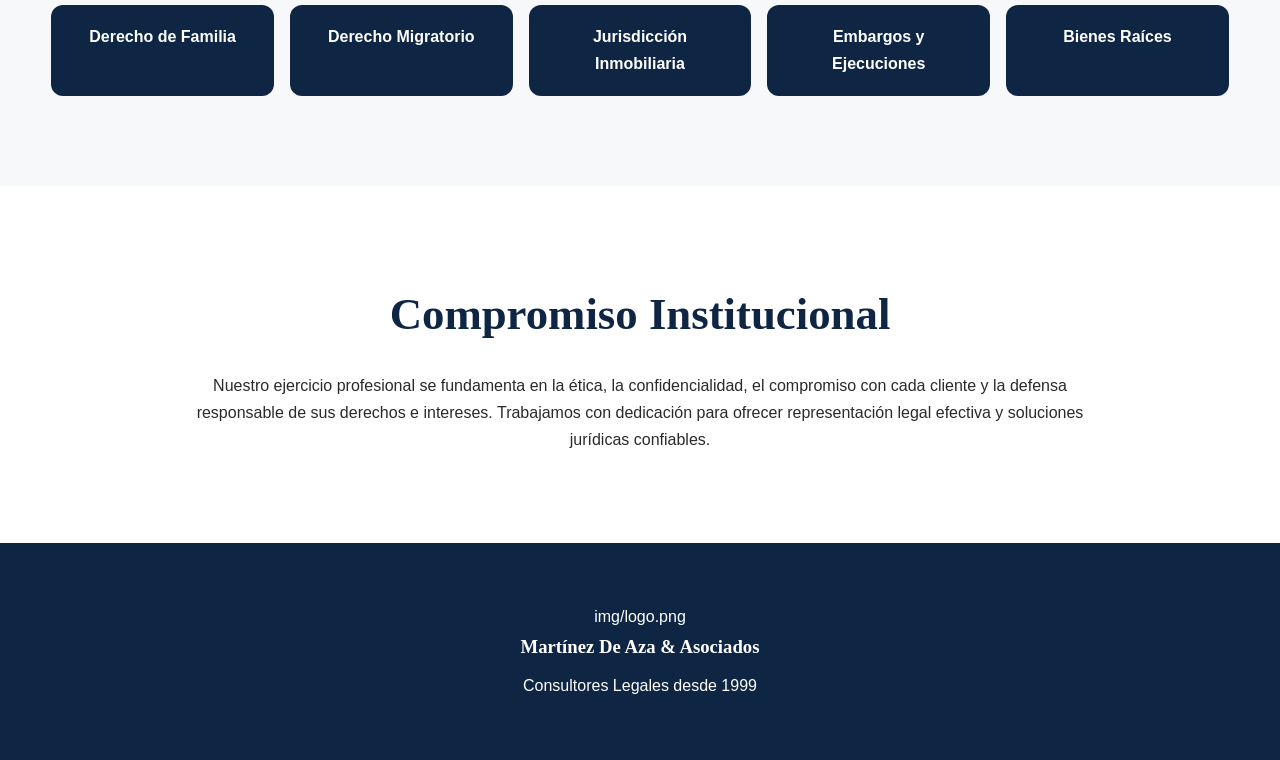
==== commit e23b14d0: "Update index.html" ====
--- a/index.html
+++ b/index.html
@@ -329,15 +329,14 @@
     <div class="container header-inner">
 
         #inicio
-            img/logo.png
-            <span class="brand-text">Martínez De Aza &amp; Asociados</span>
-        </a>
+    <img src="img/logo.png" alt="Logond-text">Martínez De Aza & Asociados</span>
+</a>
 
         <nav class="menu">
             #inicioInicio</a>
-            #firmaLa Firma</a>
-            #equipoEquipo Legal</a>
-            #areasÁreas de Práctica</a>
+#firmaLa Firma</a>
+#equipoEquipo Legal</a>
+#areasÁreas de Práctica</a>
         </nav>
 
     </div>
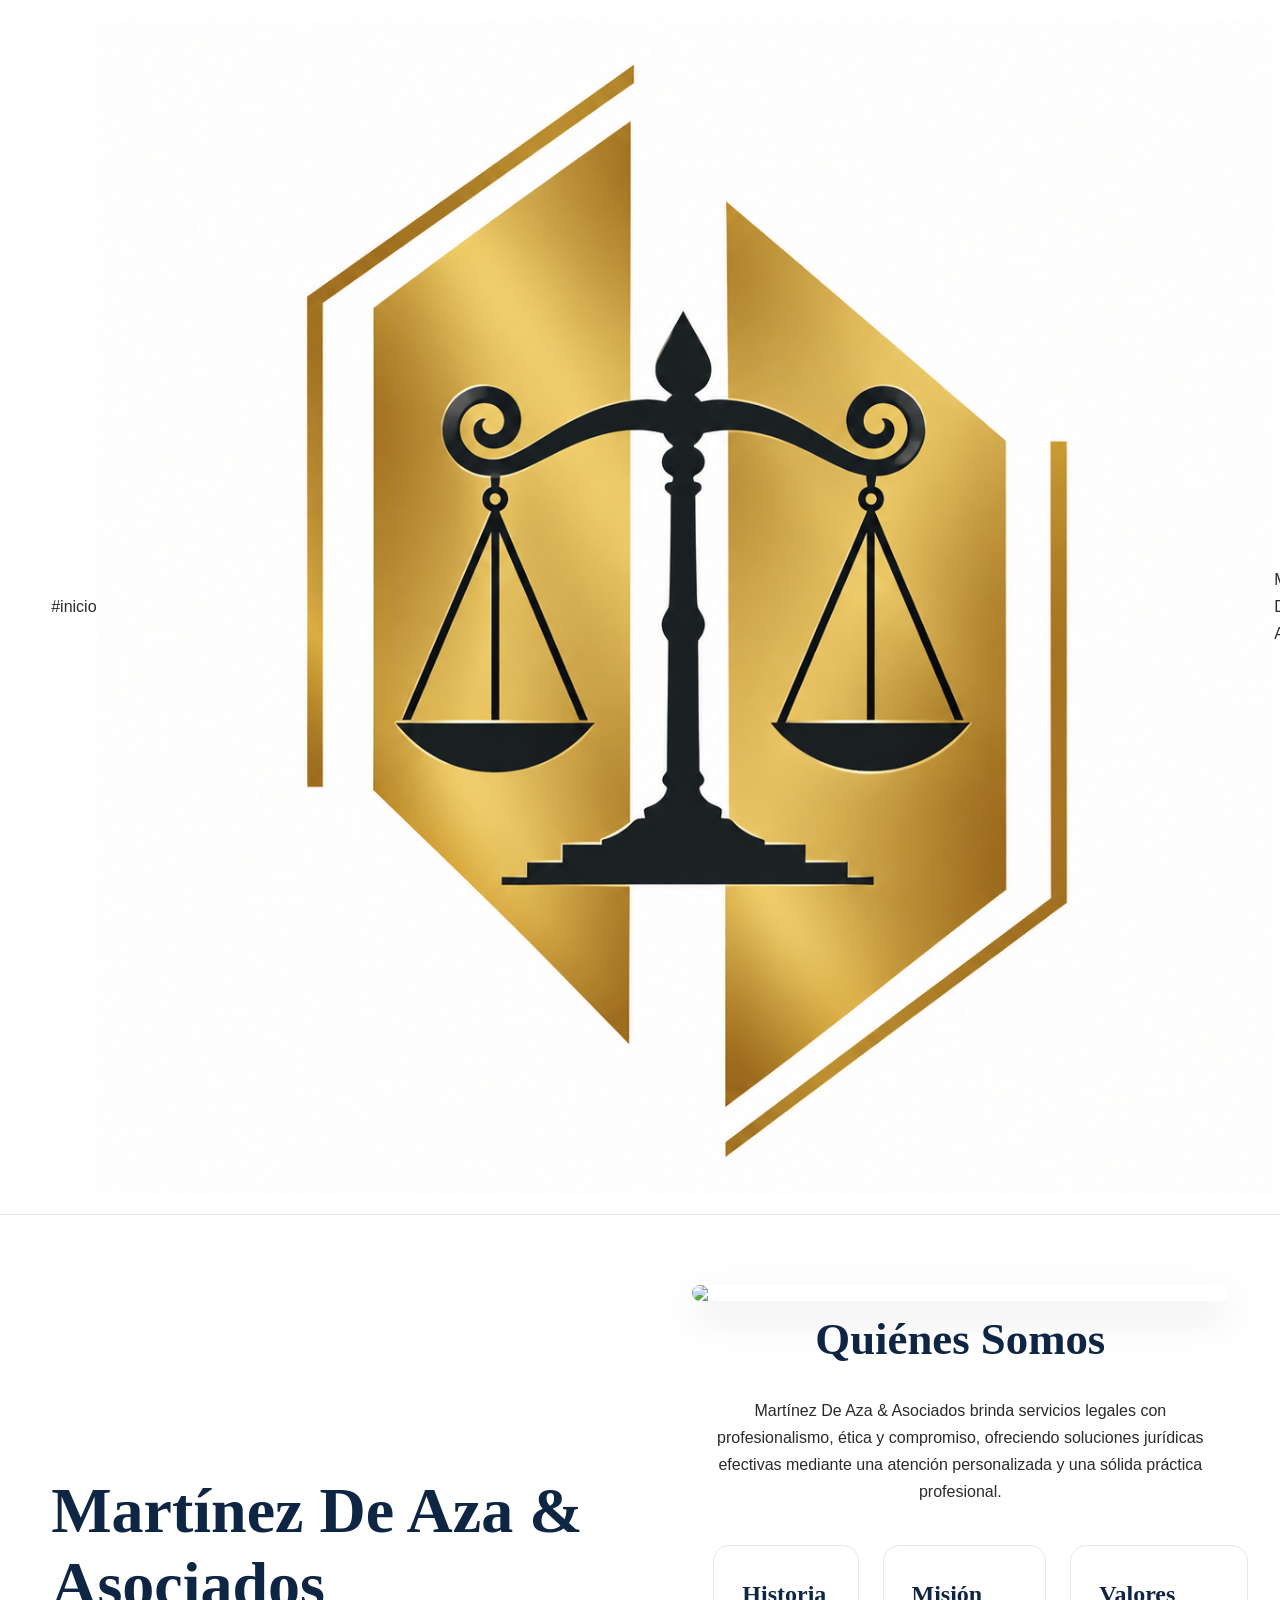
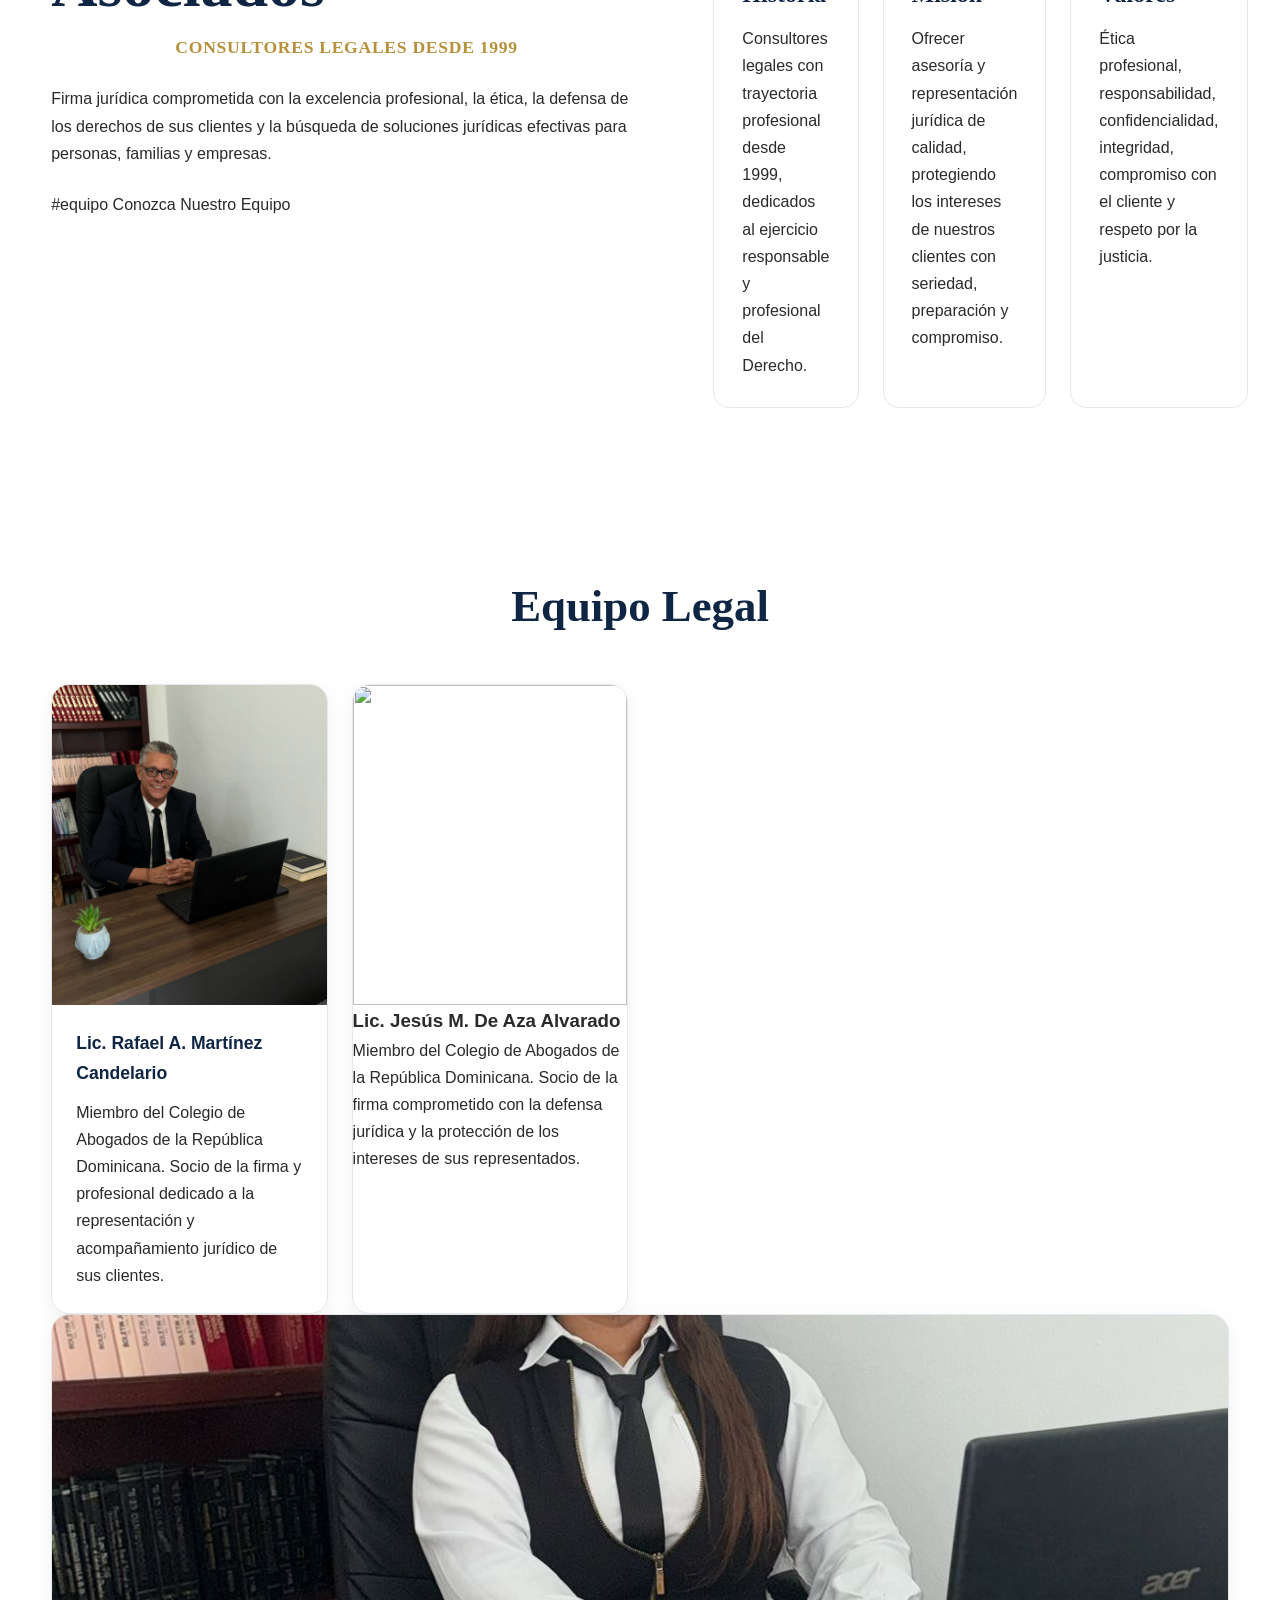
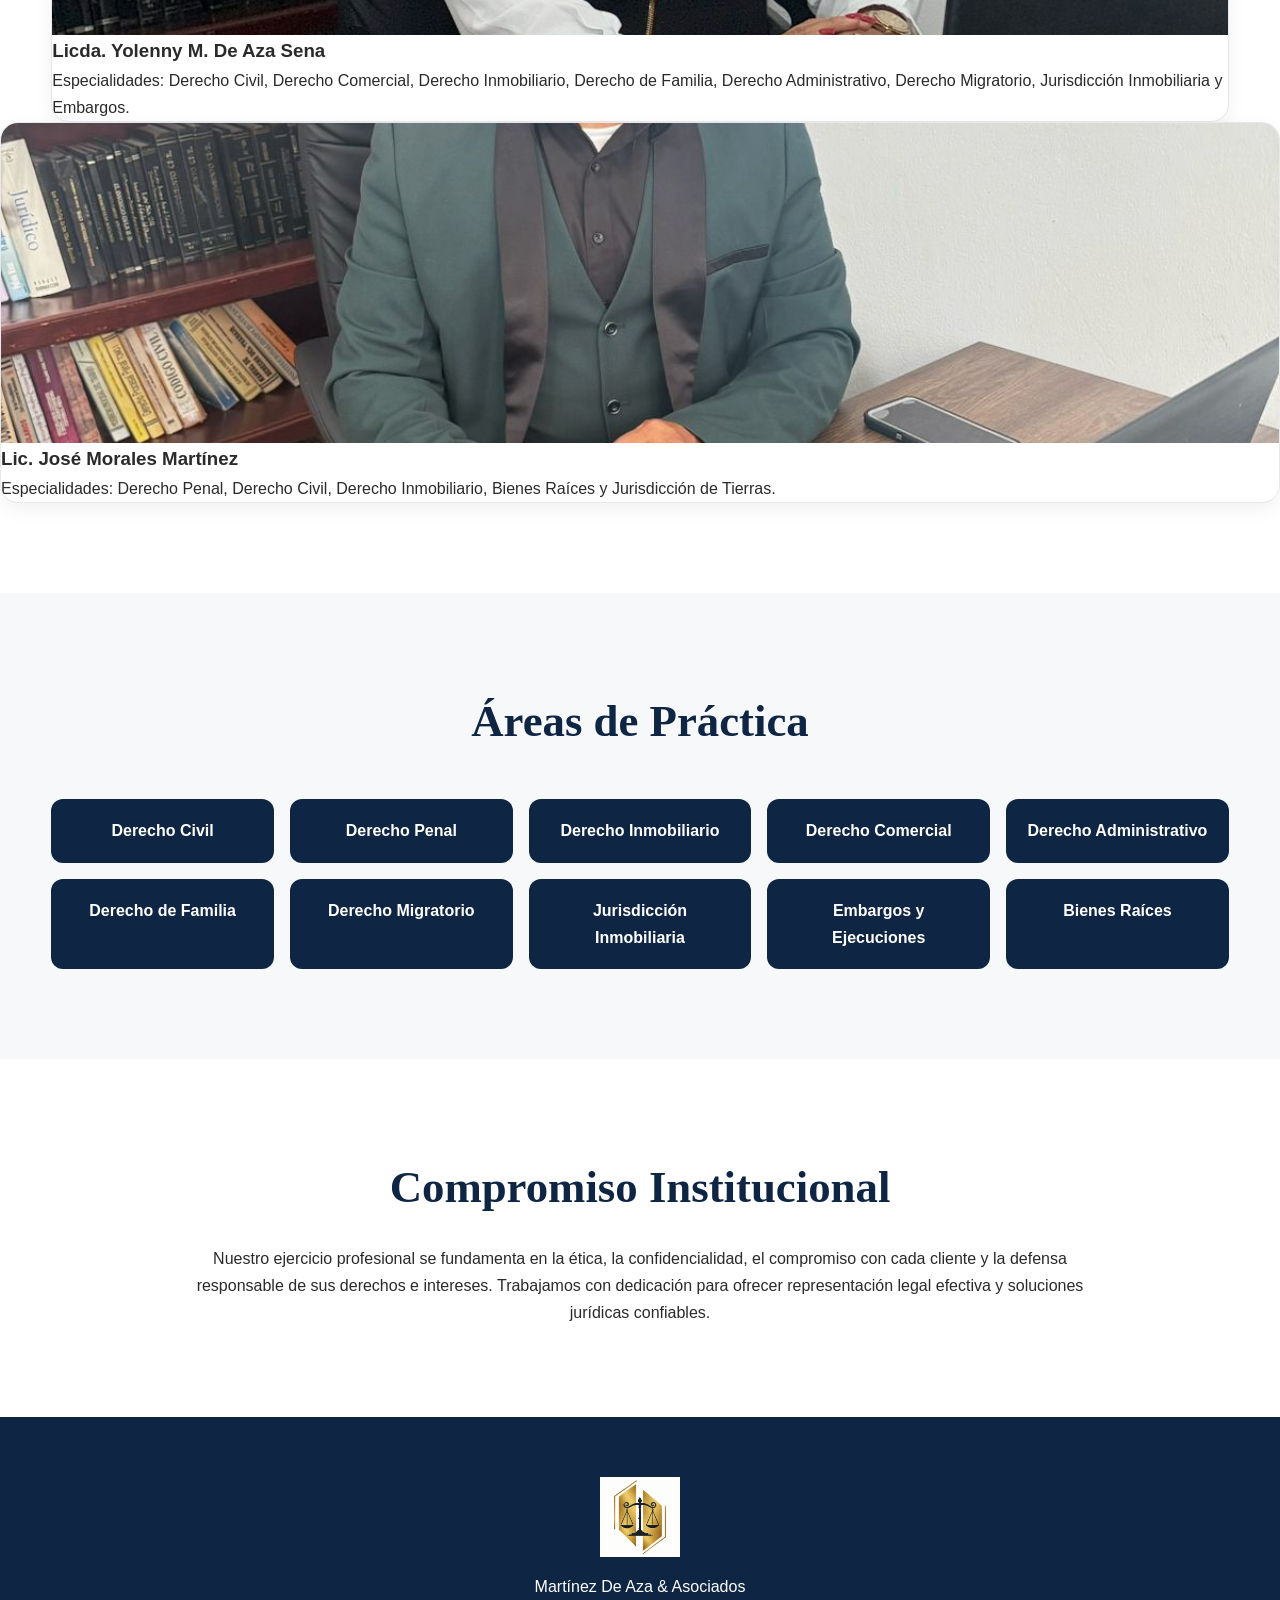
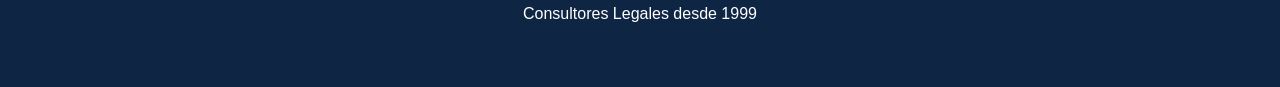
==== commit cd47540c: "Update index.html" ====
--- a/index.html
+++ b/index.html
@@ -362,14 +362,14 @@
                         jurídicas efectivas para personas, familias y empresas.
                     </p>
 
-                    #equipo
-                        Conozca Nuestro Equipo
-                    </a>
+                   #equipo
+    Conozca Nuestro Equipo
+</a>
 
                 </div>
 
                 <figure class="hero-image">
-                    img/equipo.jpg
+                   <img src="img/equipo
                 </figure>
 
             </div>
@@ -433,7 +433,7 @@
 
                 <article class="card">
 
-                    img/rafael.jpg
+                    <img src="img/rafael.jpg" alt="Lic. Rafael A. Martínez Candelario">
 
                     <div class="card-content">
 
@@ -451,7 +451,7 @@
 
                 <article class="card">
 
-                    img/jesus.jpg
+                    <img src="img/jesus
 
                     <div class="card-content">
 
@@ -469,7 +469,7 @@
 
                 <article class="card">
 
-                    img/yolenny.jpg
+                   <img src="img/yolenny.jpg" alt="
 
                     <div class="card-content">
 
@@ -488,7 +488,7 @@
 
                 <article class="card">
 
-                    img/jose.jpg
+                    <img src="img/jose.jpg" alt="
 
                     <div class="card-content">
 
@@ -561,7 +561,7 @@
 
 <footer>
 
-    img/logo.png
+    <img src="img/logo.png" 
 
     <h3>Martínez De Aza &amp; Asociados</h3>
 
